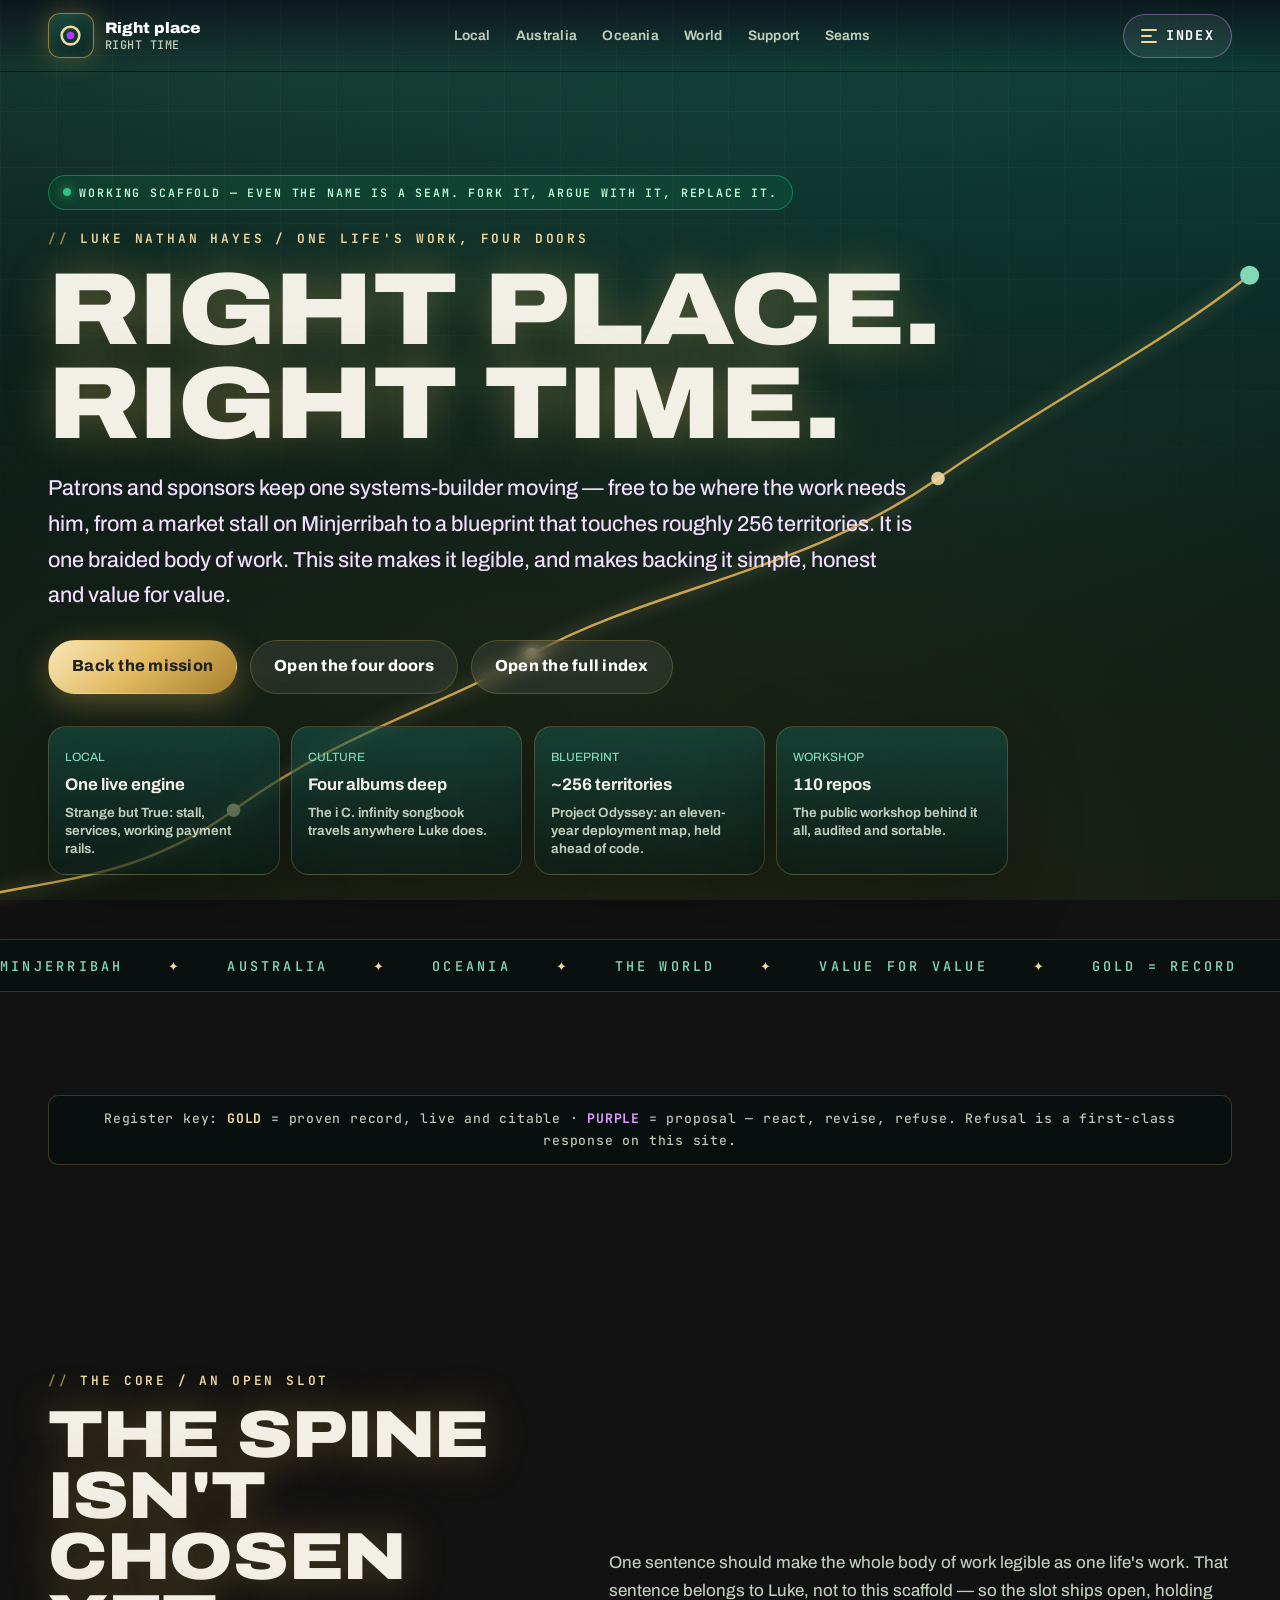
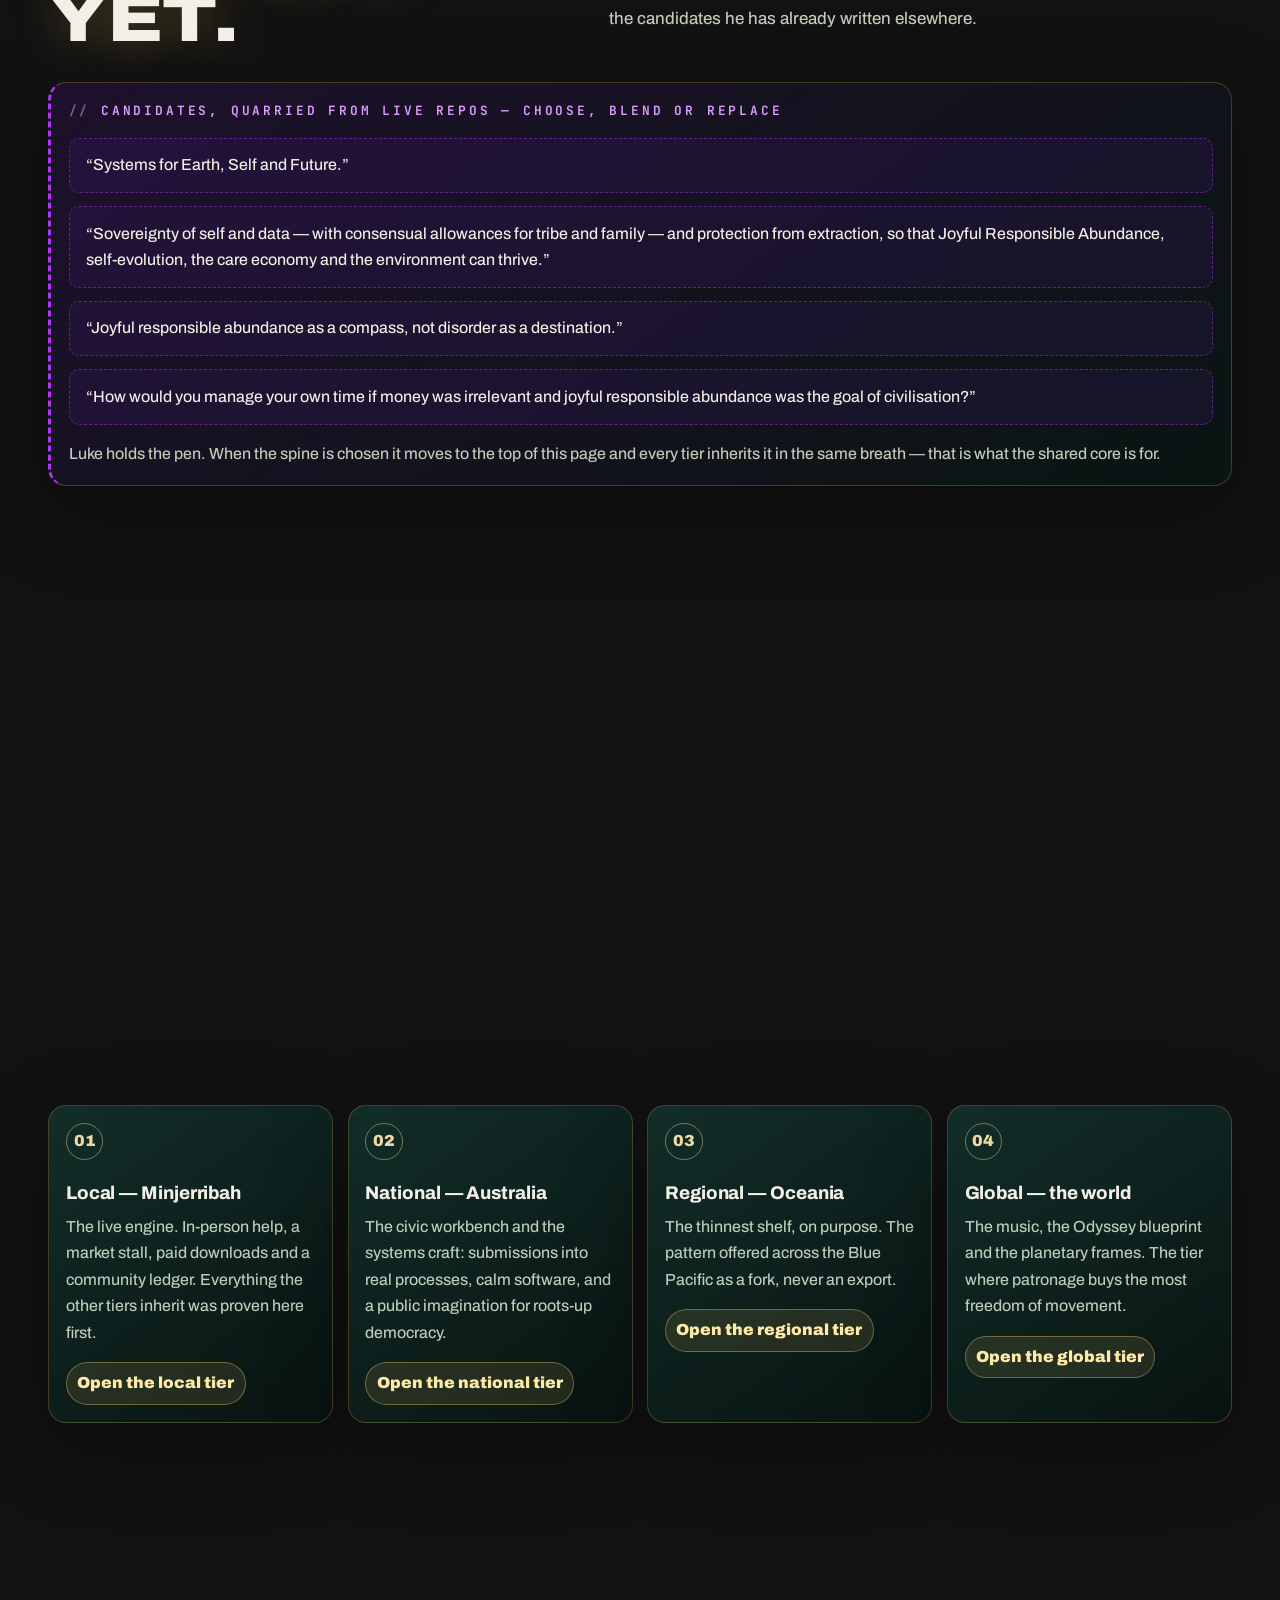
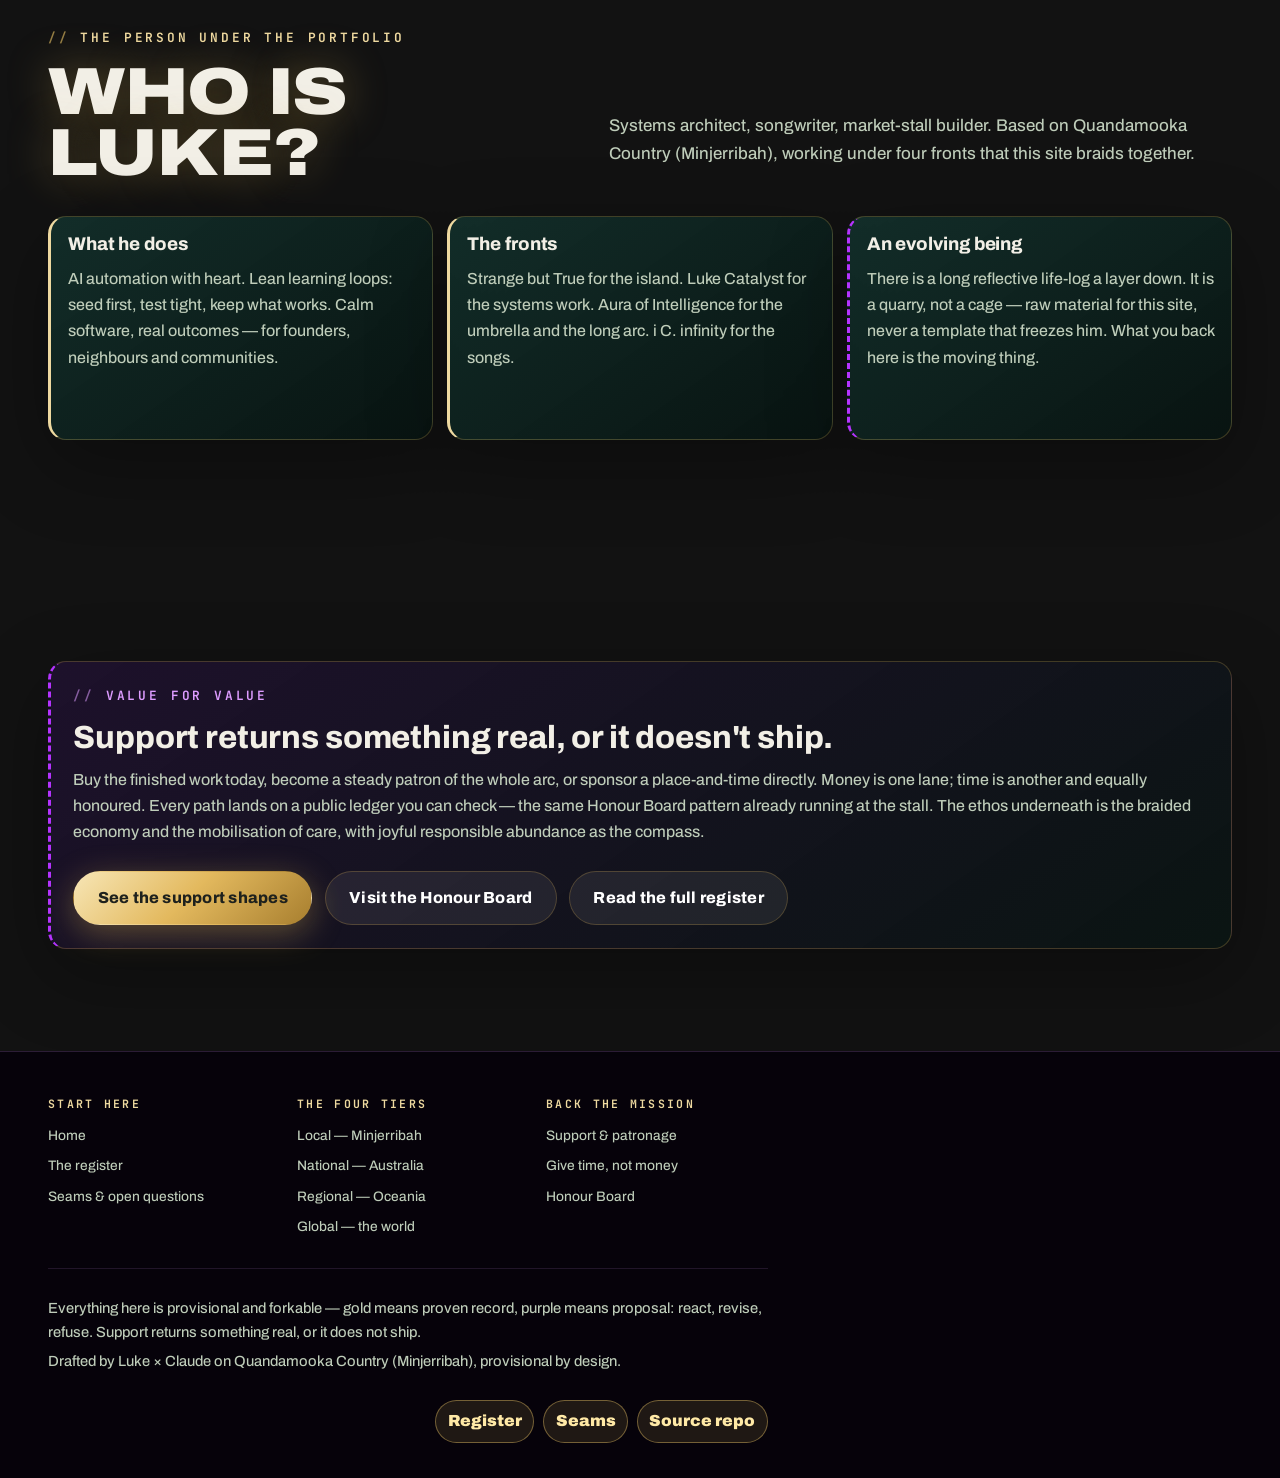
==== index.html @ de516aa1 "First public scaffold: tiered patronage/portfolio site v0 One canonical core (assets/core.js) with f" ====
<!doctype html>
<html lang="en-AU">
<head>
  <meta charset="utf-8">
  <meta name="viewport" content="width=device-width, initial-scale=1">
  <title>Right Place, Right Time | Luke Nathan Hayes</title>
  <meta name="description" content="One life's work, four doors: local, national, regional, global. Patrons and sponsors keep one systems-builder free to be where the work needs him. Value for value, ledger in public, provisional by design.">
  <meta name="theme-color" content="#0e3b34">
  <link rel="icon" type="image/svg+xml" href="assets/favicon.svg">
  <link rel="preload" href="assets/fonts/archivo-var.woff2" as="font" type="font/woff2" crossorigin>
  <link rel="preload" href="assets/fonts/jetbrains-mono-var.woff2" as="font" type="font/woff2" crossorigin>
  <link rel="stylesheet" href="styles.css?v=rprt-v1">
</head>
<body data-theme="royal" data-page="home">
  <a class="skip-link" href="#main">Skip to content</a>
<header class="site-header">
  <a class="brand" href="index.html" aria-label="Right Place Right Time home"><span class="brand-mark" aria-hidden="true"><svg viewBox="0 0 64 64" focusable="false"><circle cx="32" cy="32" r="21" fill="none" stroke="#eed9a0" stroke-width="6"/><circle cx="32" cy="32" r="9" fill="#b533ff"/></svg></span><span class="brand-text"><strong>Right place</strong><span>right time</span></span></a>
  <nav class="site-nav" data-nav aria-label="Primary">
    <a href="local.html">Local</a>
    <a href="australia.html">Australia</a>
    <a href="oceania.html">Oceania</a>
    <a href="world.html">World</a>
    <a href="support.html">Support</a>
    <a href="seams.html">Seams</a>
  </nav>
  <button class="index-toggle" type="button" data-menu-toggle aria-expanded="false" aria-controls="site-index"><span class="index-toggle-lines" aria-hidden="true"><i></i><i></i><i></i></span><span class="index-toggle-label">Index</span></button>
</header>
  <main id="main">

    <section class="hero page-hero">
      <div class="journey-line" aria-hidden="true">
        <svg viewBox="0 0 1200 640" preserveAspectRatio="xMidYMid slice">
          <!-- The route: stall → country → region → world. Ghost = the plan, gold = the drawing. -->
          <path class="trail-ghost" pathLength="1" d="M 40 630 C 140 590 210 610 300 545 C 380 487 450 470 520 430 C 610 380 720 370 820 300 C 900 244 980 205 1050 150"/>
          <path class="trail" pathLength="1" d="M 40 630 C 140 590 210 610 300 545 C 380 487 450 470 520 430 C 610 380 720 370 820 300 C 900 244 980 205 1050 150"/>
          <circle class="waypoint w1" cx="300" cy="545" r="5"/>
          <circle class="waypoint w2" cx="520" cy="430" r="5"/>
          <circle class="waypoint w3" cx="820" cy="300" r="5"/>
          <circle class="beacon" cx="1050" cy="150" r="7"/>
          <circle class="beacon-ring" cx="1050" cy="150" r="11"/>
        </svg>
      </div>
      <div class="hero-content reveal">
        <p class="hero-status">Working scaffold — even the name is a seam. Fork it, argue with it, replace it.</p>
        <p class="eyebrow">Luke Nathan Hayes / one life's work, four doors</p>
        <h1>Right place. Right&nbsp;time.</h1>
        <p class="hero-copy">Patrons and sponsors keep one systems-builder moving — free to be where the work needs him, from a market stall on Minjerribah to a blueprint that touches roughly 256 territories. It is one braided body of work. This site makes it legible, and makes backing it simple, honest and value for value.</p>
        <div class="hero-actions">
          <a class="button button-primary" href="support.html">Back the mission</a>
          <a class="button button-secondary" href="#tiers">Open the four doors</a>
          <button class="button button-secondary" type="button" data-menu-toggle aria-controls="site-index">Open the full index</button>
        </div>
        <div class="signal-deck" aria-label="Proof at a glance">
          <div class="signal"><span>Local</span><strong>One live engine</strong><small>Strange but True: stall, services, working payment rails.</small></div>
          <div class="signal"><span>Culture</span><strong>Four albums deep</strong><small>The i C. infinity songbook travels anywhere Luke does.</small></div>
          <div class="signal"><span>Blueprint</span><strong data-count="256" data-prefix="~" data-suffix=" territories">~256 territories</strong><small>Project Odyssey: an eleven-year deployment map, held ahead of code.</small></div>
          <div class="signal"><span>Workshop</span><strong data-count="110" data-suffix=" repos">110 repos</strong><small>The public workshop behind it all, audited and sortable.</small></div>
        </div>
      </div>
    </section>

    <div class="p4a-marquee" aria-hidden="true">
      <div class="marquee-track">
        <span>Minjerribah</span><span>Australia</span><span>Oceania</span><span>The world</span><span>Value for value</span><span>Gold = record</span><span>Purple = proposal</span><span>Right place</span><span>Right time</span>
        <span>Minjerribah</span><span>Australia</span><span>Oceania</span><span>The world</span><span>Value for value</span><span>Gold = record</span><span>Purple = proposal</span><span>Right place</span><span>Right time</span>
      </div>
    </div>

    <section class="section" id="register-key">
      <div class="notice-strip reveal" role="note">Register key: <b>GOLD</b> = proven record, live and citable · <i>PURPLE</i> = proposal — react, revise, refuse. Refusal is a first-class response on this site.</div>
    </section>

    <section class="section" id="spine">
      <div class="section-heading reveal">
        <div><p class="eyebrow">The core / an open slot</p><h2>The spine isn't chosen yet.</h2></div>
        <p>One sentence should make the whole body of work legible as one life's work. That sentence belongs to Luke, not to this scaffold — so the slot ships open, holding the candidates he has already written elsewhere.</p>
      </div>
      <div class="feature-panel panel-proposal reveal">
        <p class="eyebrow">Candidates, quarried from live repos — choose, blend or replace</p>
        <ul class="quote-list" data-spine-candidates>
          <li><q>Systems for Earth, Self and Future.</q></li>
          <li><q>Sovereignty of self and data — with consensual allowances for tribe and family — and protection from extraction, so that Joyful Responsible Abundance, self-evolution, the care economy and the environment can thrive.</q></li>
          <li><q>Joyful responsible abundance as a compass, not disorder as a destination.</q></li>
          <li><q>How would you manage your own time if money was irrelevant and joyful responsible abundance was the goal of civilisation?</q></li>
        </ul>
        <p class="ledger-note">Luke holds the pen. When the spine is chosen it moves to the top of this page and every tier inherits it in the same breath — that is what the shared core is for.</p>
      </div>
    </section>

    <div class="kintsugi-seam" aria-hidden="true">
      <svg viewBox="0 0 1200 40" preserveAspectRatio="none"><path class="seam-path" pathLength="1" d="M0 22 L140 22 L180 10 L260 30 L340 16 L470 24 L520 8 L640 26 L720 14 L860 22 L920 30 L1010 12 L1100 24 L1200 18"/></svg>
    </div>

    <section class="section" id="tiers">
      <div class="section-heading reveal">
        <div><p class="eyebrow">Four doors / one core</p><h2>Proof starts local and travels outward.</h2></div>
        <p>Each tier is a thin skin over the same core — same person, same ethos, same rails, same public ledger. Different neighbours, different proof, different invitation.</p>
      </div>
      <div class="feature-grid home-door-grid reveal">
        <article>
          <span class="card-number">01</span>
          <h3>Local — Minjerribah</h3>
          <p>The live engine. In-person help, a market stall, paid downloads and a community ledger. Everything the other tiers inherit was proven here first.</p>
          <div class="source-links"><a href="local.html">Open the local tier</a></div>
        </article>
        <article>
          <span class="card-number">02</span>
          <h3>National — Australia</h3>
          <p>The civic workbench and the systems craft: submissions into real processes, calm software, and a public imagination for roots-up democracy.</p>
          <div class="source-links"><a href="australia.html">Open the national tier</a></div>
        </article>
        <article>
          <span class="card-number">03</span>
          <h3>Regional — Oceania</h3>
          <p>The thinnest shelf, on purpose. The pattern offered across the Blue Pacific as a fork, never an export.</p>
          <div class="source-links"><a href="oceania.html">Open the regional tier</a></div>
        </article>
        <article>
          <span class="card-number">04</span>
          <h3>Global — the world</h3>
          <p>The music, the Odyssey blueprint and the planetary frames. The tier where patronage buys the most freedom of movement.</p>
          <div class="source-links"><a href="world.html">Open the global tier</a></div>
        </article>
      </div>
    </section>

    <section class="section" id="who">
      <div class="section-heading reveal">
        <div><p class="eyebrow">The person under the portfolio</p><h2>Who is Luke?</h2></div>
        <p>Systems architect, songwriter, market-stall builder. Based on Quandamooka Country (Minjerribah), working under four fronts that this site braids together.</p>
      </div>
      <div class="feature-grid three reveal">
        <article class="panel-record">
          <h3>What he does</h3>
          <p>AI automation with heart. Lean learning loops: seed first, test tight, keep what works. Calm software, real outcomes — for founders, neighbours and communities.</p>
        </article>
        <article class="panel-record">
          <h3>The fronts</h3>
          <p>Strange but True for the island. Luke Catalyst for the systems work. Aura of Intelligence for the umbrella and the long arc. i C. infinity for the songs.</p>
        </article>
        <article class="panel-proposal">
          <h3>An evolving being</h3>
          <p>There is a long reflective life-log a layer down. It is a quarry, not a cage — raw material for this site, never a template that freezes him. What you back here is the moving thing.</p>
        </article>
      </div>
    </section>

    <section class="section" id="how-support-works">
      <div class="statement-card panel-proposal reveal">
        <p class="eyebrow">Value for value</p>
        <h3>Support returns something real, or it doesn't ship.</h3>
        <p>Buy the finished work today, become a steady patron of the whole arc, or sponsor a place-and-time directly. Money is one lane; time is another and equally honoured. Every path lands on a public ledger you can check — the same Honour Board pattern already running at the stall. The ethos underneath is the braided economy and the mobilisation of care, with joyful responsible abundance as the compass.</p>
        <div class="hero-actions">
          <a class="button button-primary" href="support.html">See the support shapes</a>
          <a class="button button-secondary" href="support.html#honour-board">Visit the Honour Board</a>
          <a class="button button-secondary" href="register.html">Read the full register</a>
        </div>
      </div>
    </section>

  </main>
  <footer class="site-footer"><div><p>Everything here is provisional and forkable — gold means proven record, purple means proposal: react, revise, refuse. Support returns something real, or it does not ship.</p><p>Drafted by Luke × Claude on Quandamooka Country (Minjerribah), provisional by design.</p></div><nav class="footer-links" aria-label="Footer links"><a href="register.html">Register</a><a href="seams.html">Seams</a><a href="https://github.com/auraofintelligence/right-place-right-time" target="_blank" rel="noopener">Source repo</a></nav></footer>
  <script src="assets/core.js?v=rprt-v1"></script>
  <script src="script.js?v=rprt-v1"></script>
  <script src="assets/cinematic.js?v=rprt-v1"></script>
  <script src="assets/site-nav.js?v=rprt-v1"></script>
</body>
</html>
---- styles.css ----
/* ---------- Self-hosted variable fonts (offline-first, no CDN) ---------- */
@font-face {
  font-family: "Archivo Var";
  src: url("assets/fonts/archivo-var.woff2") format("woff2-variations");
  font-weight: 100 900;
  font-stretch: 62% 125%;
  font-display: swap;
}
@font-face {
  font-family: "JetBrains Mono Var";
  src: url("assets/fonts/jetbrains-mono-var.woff2") format("woff2-variations");
  font-weight: 100 800;
  font-display: swap;
}
/* Legacy family aliases: rules across the site name these families directly,
   so aliasing them upgrades every page without touching each rule. */
@font-face {
  font-family: Montserrat;
  src: url("assets/fonts/archivo-var.woff2") format("woff2-variations");
  font-weight: 100 900;
  font-stretch: 62% 125%;
  font-display: swap;
}
@font-face {
  font-family: Inter;
  src: url("assets/fonts/archivo-var.woff2") format("woff2-variations");
  font-weight: 100 900;
  font-stretch: 62% 125%;
  font-display: swap;
}
@font-face {
  font-family: Rajdhani;
  src: url("assets/fonts/jetbrains-mono-var.woff2") format("woff2-variations");
  font-weight: 100 800;
  font-display: swap;
}

@view-transition { navigation: auto; }

:root {
  --void: #060009;
  --deep: #150022;
  --royal: #3f0f75;
  --grape: #6f22c8;
  --violet: #b533ff;
  --amethyst: #dd9cff;
  --plasma: #ff4dff;
  --green: #00e676;
  --blue: #37a5ff;
  --red: #ff3154;
  --gold: #ffd66e;
  --text: #fff7ff;
  --muted: #d5bdee;
  --line: rgba(221, 156, 255, 0.26);
  --glass: rgba(74, 15, 122, 0.36);
  --glass-strong: rgba(93, 28, 150, 0.56);
  --max: 1240px;
  --radius: 18px;
  --radius-sm: 10px;
  --font-display: "Archivo Var", Montserrat, ui-sans-serif, system-ui, sans-serif;
  --font-body: "Archivo Var", Inter, ui-sans-serif, system-ui, sans-serif;
  --font-mono: "JetBrains Mono Var", Rajdhani, Consolas, monospace;
  --ease-out: cubic-bezier(.16, 1, .3, 1);
  color-scheme: dark;
}
* { box-sizing: border-box; }
html { scroll-behavior: smooth; width: 100%; max-width: 100%; overflow-x: hidden; }
body {
  margin: 0;
  width: 100%;
  max-width: 100%;
  min-height: 100vh;
  color: var(--text);
  font-family: var(--font-body);
  font-weight: 460;
  line-height: 1.65;
  background:
    radial-gradient(ellipse 60rem 34rem at 12% -4%, rgba(255, 77, 255, 0.17), transparent),
    radial-gradient(ellipse 70rem 40rem at 88% 4%, rgba(111, 34, 200, 0.34), transparent),
    radial-gradient(ellipse 80rem 52rem at 50% 112%, rgba(63, 15, 117, 0.55), transparent),
    linear-gradient(180deg, #1c0333 0%, #0d0018 38%, var(--void) 100%);
  background-attachment: fixed;
  overflow-x: hidden;
  -webkit-text-size-adjust: 100%;
  touch-action: manipulation;
}
/* faint survey-grid, fading with depth */
body::before {
  content: "";
  position: fixed;
  inset: 0;
  z-index: -2;
  background:
    linear-gradient(90deg, rgba(221,156,255,.055) 1px, transparent 1px),
    linear-gradient(0deg, rgba(221,156,255,.055) 1px, transparent 1px);
  background-size: 56px 56px;
  mask-image: linear-gradient(180deg, rgba(0,0,0,.85), rgba(0,0,0,.05) 70%);
}
/* film grain + vignette */
body::after {
  content: "";
  position: fixed;
  inset: 0;
  z-index: 60;
  pointer-events: none;
  opacity: .16;
  mix-blend-mode: overlay;
  background-image: url("data:image/svg+xml,%3Csvg xmlns='http://www.w3.org/2000/svg' width='180' height='180'%3E%3Cfilter id='n'%3E%3CfeTurbulence type='fractalNoise' baseFrequency='0.82' numOctaves='2' stitchTiles='stitch'/%3E%3C/filter%3E%3Crect width='100%25' height='100%25' filter='url(%23n)' opacity='0.55'/%3E%3C/svg%3E");
}
::selection { background: var(--plasma); color: #12001f; }
:focus-visible { outline: 2px solid var(--gold); outline-offset: 3px; }
.sr-only { position: absolute; width: 1px; height: 1px; padding: 0; margin: -1px; overflow: hidden; clip: rect(0 0 0 0); white-space: nowrap; border: 0; }
a { color: inherit; }
img { max-width: 100%; display: block; }
main, section, article, div, p, h1, h2, h3, span, a { min-width: 0; }
.skip-link { position: absolute; left: 1rem; top: -5rem; z-index: 100; background: var(--gold); color: #1b1020; padding: .7rem 1rem; border-radius: 4px; font-weight: 900; }
.skip-link:focus { top: 1rem; }
.site-header {
  position: sticky;
  top: 0;
  z-index: 50;
  display: flex;
  align-items: center;
  justify-content: space-between;
  gap: .75rem 1.25rem;
  padding: .8rem clamp(1rem, 4vw, 3rem);
  border-bottom: 1px solid transparent;
  background: linear-gradient(180deg, rgba(9, 0, 16, .62), rgba(9, 0, 16, 0));
  transition: background .35s var(--ease-out), border-color .35s var(--ease-out), padding .35s var(--ease-out);
}
.site-header.is-condensed {
  padding-top: .55rem;
  padding-bottom: .55rem;
  border-bottom-color: rgba(221, 156, 255, .18);
  background: rgba(12, 0, 22, .78);
  backdrop-filter: blur(20px) saturate(1.3);
  -webkit-backdrop-filter: blur(20px) saturate(1.3);
}
.brand { display: inline-flex; align-items: center; gap: .7rem; text-decoration: none; }
.brand-mark {
  display: grid;
  place-items: center;
  width: 2.85rem;
  height: 2.85rem;
  border: 1px solid rgba(255, 77, 255, .7);
  border-radius: 12px;
  background: radial-gradient(circle at 38% 30%, #f1d0ff 0%, var(--violet) 36%, var(--royal) 78%);
  color: #fff;
  box-shadow: 0 0 30px rgba(181, 51, 255, .55), inset 0 0 14px rgba(255,255,255,.25);
  font-family: var(--font-display);
  font-weight: 900;
  font-stretch: 110%;
  letter-spacing: -.02em;
}
.brand-text { display: grid; font-size: .74rem; line-height: 1.25; color: var(--muted); font-family: var(--font-mono); font-weight: 500; letter-spacing: .04em; text-transform: uppercase; }
.brand-text strong { color: white; font-family: var(--font-display); font-size: .95rem; font-weight: 850; font-stretch: 108%; letter-spacing: .01em; text-transform: none; }
.nav-toggle { display: none; }
.site-nav { display: flex; align-items: center; justify-content: flex-end; gap: .15rem; color: var(--muted); font-size: .86rem; font-weight: 640; line-height: 1.15; min-width: 0; }
.site-nav a { position: relative; padding: .55rem .72rem; border-radius: 999px; text-decoration: none; cursor: pointer; white-space: nowrap; letter-spacing: .015em; transition: color .2s, background .2s; }
.site-nav a:hover { color: white; background: rgba(181, 51, 255, .18); }
.site-nav a[aria-current="page"] { color: white; background: rgba(181, 51, 255, .26); box-shadow: inset 0 0 0 1px rgba(221, 156, 255, .28); }
/* The Index toggle: always visible, opens the full-screen menu. */
.index-toggle {
  display: inline-flex;
  align-items: center;
  gap: .55rem;
  min-height: 2.75rem;
  padding: 0 1.05rem;
  border: 1px solid rgba(221, 156, 255, .38);
  border-radius: 999px;
  background: rgba(255, 255, 255, .07);
  color: #fff;
  font: 700 .84rem/1 var(--font-mono);
  letter-spacing: .12em;
  text-transform: uppercase;
  cursor: pointer;
  transition: border-color .2s, background .2s, box-shadow .2s;
}
.index-toggle:hover { border-color: rgba(255, 214, 110, .75); background: rgba(255, 214, 110, .1); box-shadow: 0 0 26px rgba(255, 214, 110, .16); }
.index-toggle-lines { display: grid; gap: 4px; width: 1.05rem; }
.index-toggle-lines i { height: 2px; border-radius: 2px; background: var(--gold); transition: transform .25s var(--ease-out), width .25s var(--ease-out); }
.index-toggle-lines i:nth-child(2) { width: 70%; }
.index-toggle:hover .index-toggle-lines i:nth-child(2) { width: 100%; }
.index-toggle[aria-expanded="true"] .index-toggle-lines i:nth-child(1) { transform: translateY(6px) rotate(45deg); }
.index-toggle[aria-expanded="true"] .index-toggle-lines i:nth-child(2) { width: 0; }
.index-toggle[aria-expanded="true"] .index-toggle-lines i:nth-child(3) { transform: translateY(-6px) rotate(-45deg); }
.site-nav a[data-nav-layer="state-site"][aria-current="page"],
.site-nav a[data-nav-layer="state-history"][aria-current="page"] { background: rgba(0, 230, 118, .14); box-shadow: inset 0 0 0 1px rgba(0, 230, 118, .36), 0 0 18px rgba(0, 230, 118, .12); }
.site-nav a[data-nav-layer="history-index"][aria-current="page"] { background: rgba(255, 214, 110, .13); box-shadow: inset 0 0 0 1px rgba(255, 214, 110, .36), 0 0 18px rgba(255, 214, 110, .12); }
.site-layer-strip {
  display: flex;
  flex-wrap: wrap;
  align-items: center;
  justify-content: center;
  gap: .55rem 1rem;
  padding: .62rem clamp(1rem, 4vw, 3rem);
  border-bottom: 1px solid rgba(221, 156, 255, .24);
  background: rgba(13, 0, 24, .92);
  color: var(--muted);
  font-size: .86rem;
  font-weight: 760;
}
.site-layer-strip strong {
  color: var(--gold);
  font-family: Rajdhani, Inter, sans-serif;
  font-weight: 1000;
  letter-spacing: .08em;
  text-transform: uppercase;
  white-space: nowrap;
}
.site-layer-strip span {
  flex: 1 1 28rem;
  max-width: 58rem;
  line-height: 1.35;
}
.site-layer-strip a {
  display: inline-flex;
  align-items: center;
  min-height: 2.1rem;
  padding: .35rem .62rem;
  border: 1px solid rgba(255, 214, 110, .4);
  border-radius: 8px;
  color: #ffe9a6;
  text-decoration: none;
  white-space: nowrap;
}
.site-layer-strip a:hover,
.site-layer-strip a:focus-visible {
  color: #fff;
  background: rgba(255, 214, 110, .13);
}
.national-layer {
  background: linear-gradient(90deg, rgba(20, 0, 34, .96), rgba(63, 15, 117, .42), rgba(20, 0, 34, .96));
}
.state-layer {
  background: linear-gradient(90deg, rgba(4, 31, 29, .94), rgba(22, 45, 90, .42), rgba(20, 0, 34, .96));
}

.icon-button, .button { min-height: 2.85rem; border-radius: 999px; font: inherit; font-weight: 780; }
.icon-button { display: inline-grid; place-items: center; padding: 0 .85rem; border: 1px solid var(--line); background: rgba(255,255,255,.08); color: white; line-height: 1; text-align: center; cursor: pointer; }
.icon-button.nav-toggle { display: none; }
.button { display: inline-flex; justify-content: center; align-items: center; gap: .55rem; padding: .8rem 1.45rem; text-decoration: none; border: 1px solid transparent; cursor: pointer; letter-spacing: .015em; transition: transform .22s var(--ease-out), box-shadow .22s var(--ease-out), background .22s, border-color .22s; }
.button:hover { transform: translateY(-2px); }
.button:active { transform: translateY(0); }
.button-primary { background: linear-gradient(135deg, var(--plasma), var(--violet) 48%, #6727ff); color: white; box-shadow: 0 8px 32px rgba(181, 51, 255, .45); }
.button-primary:hover { box-shadow: 0 14px 44px rgba(255, 77, 255, .55); }
.button-secondary { border-color: var(--line); background: rgba(255,255,255,.07); color: white; backdrop-filter: blur(8px); }
.button-secondary:hover { border-color: rgba(255, 214, 110, .6); background: rgba(255, 214, 110, .09); }
.hero { position: relative; min-height: calc(100vh - 5rem); display: grid; align-items: center; padding: clamp(4rem, 8vw, 7rem) clamp(1rem, 4vw, 3rem) clamp(2rem, 5vw, 4rem); overflow: hidden; }
.hero-image { position: absolute; inset: 0; z-index: -1; }
.hero-image img { width: 100%; height: 100%; object-fit: cover; opacity: .52; filter: saturate(1.32) contrast(1.1); }
.hero-image::after { content: ""; position: absolute; inset: 0; background: linear-gradient(90deg, rgba(15,0,26,.94) 0%, rgba(34,0,58,.72) 48%, rgba(34,0,58,.42) 100%), linear-gradient(0deg, rgba(9,0,16,.96), transparent 48%); }
.hero-content { width: min(100%, var(--max)); margin: 0 auto; }
.home-hero-content { display: grid; grid-template-columns: minmax(0, 1fr) minmax(16rem, 24rem); gap: clamp(1.2rem, 4vw, 3rem); align-items: center; }
.home-hero-copy { min-width: 0; }
.home-hero-copy h1 { max-width: 12ch; }
.home-phone-panel { display: grid; gap: .75rem; justify-items: center; align-self: end; padding: 1rem; border: 1px solid rgba(221,156,255,.26); border-radius: var(--radius); background: linear-gradient(180deg, rgba(8,0,14,.42), rgba(8,0,14,.72)); box-shadow: 0 24px 80px rgba(0,0,0,.32); }
.home-phone-panel h2 { margin: -.15rem 0 0; max-width: 10ch; color: white; font-size: clamp(1.45rem, 2.4vw, 2.35rem); line-height: 1; text-align: center; }
.home-phone-panel p:not(.eyebrow) { margin: 0; color: var(--muted); text-align: center; font-size: .96rem; line-height: 1.45; }
.home-phone-panel .phone-frame { width: min(100%, 16.5rem); }
.music-hero-content { display: grid; grid-template-columns: minmax(0, 1fr) minmax(15rem, 23rem); gap: clamp(1.2rem, 4vw, 3rem); align-items: center; }
.music-hero-copy { min-width: 0; }
.music-hero-copy h1 { max-width: 10ch; }
.music-phone-panel { display: grid; gap: .75rem; justify-items: center; padding: 1rem; border: 1px solid rgba(221,156,255,.26); border-radius: var(--radius); background: linear-gradient(180deg, rgba(8,0,14,.42), rgba(8,0,14,.72)); box-shadow: 0 24px 80px rgba(0,0,0,.32); }
.music-phone-panel h3 { margin: -.15rem 0 0; max-width: 12ch; color: white; font-size: clamp(1.3rem, 2.1vw, 1.8rem); line-height: 1; text-align: center; }
.music-phone-panel .phone-frame { width: min(100%, 16.5rem); }
.music-phone-panel .source-links { justify-content: center; margin-top: .1rem; }
.eyebrow { margin: 0 0 .85rem; color: var(--gold); font-family: var(--font-mono); font-size: .8rem; font-weight: 640; letter-spacing: .22em; text-transform: uppercase; }
.eyebrow::before { content: "// "; color: rgba(255, 214, 110, .55); }
h1, h2, h3 { letter-spacing: -.005em; }
h1, h2 { margin: 0; font-family: var(--font-display); font-weight: 880; font-stretch: 118%; line-height: .92; text-transform: uppercase; text-shadow: 0 0 44px rgba(181,51,255,.42); text-wrap: balance; }
h1 { max-width: 14ch; font-size: clamp(3rem, 8vw, 7.6rem); }
h2 { font-size: clamp(2.1rem, 5.2vw, 4.6rem); }
h3 { margin: 0 0 .6rem; font-size: 1.15rem; line-height: 1.18; font-weight: 760; }
p { margin-top: 0; }
.hero-copy { max-width: 54rem; margin: 1.25rem 0 0; color: #f3ddff; font-size: clamp(1.08rem, 2vw, 1.35rem); }
.hero-actions { display: flex; gap: .8rem; flex-wrap: wrap; margin-top: 1.6rem; }
.signal-deck { display: grid; grid-template-columns: repeat(4, minmax(0, 1fr)); gap: .7rem; margin-top: 2rem; max-width: 60rem; }
.signal { min-height: 8rem; padding: 1rem; border: 1px solid var(--line); border-radius: var(--radius); background: linear-gradient(180deg, rgba(111,34,200,.45), rgba(42,6,73,.62)); box-shadow: 0 20px 70px rgba(0,0,0,.32); text-decoration: none; }
.signal span { color: var(--amethyst); font-size: .75rem; text-transform: uppercase; }
.signal strong { display: block; margin-top: .4rem; font-size: 1.05rem; line-height: 1.2; }.signal small { display: block; margin-top: .55rem; color: var(--muted); font-weight: 650; line-height: 1.35; }
.section { padding: clamp(4rem, 8vw, 7rem) clamp(1rem, 4vw, 3rem); }
.section > * { width: min(100%, var(--max)); margin-left: auto; margin-right: auto; }
.section-heading { display: grid; grid-template-columns: minmax(0, .85fr) minmax(18rem, 1fr); gap: 2rem; align-items: end; margin-bottom: 2rem; }
.section-heading p:not(.eyebrow) { color: var(--muted); font-size: 1.06rem; }
.portal-grid { display: grid; grid-template-columns: repeat(5, minmax(0, 1fr)); gap: .85rem; }
.portal-card { position: relative; min-height: 17rem; padding: 1rem; overflow: hidden; border: 1px solid var(--line); border-radius: var(--radius); background: linear-gradient(160deg, rgba(181,51,255,.22), rgba(42,6,73,.66)); text-decoration: none; box-shadow: 0 24px 80px rgba(0,0,0,.35); }
.portal-card::before { content: ""; position: absolute; inset: 0; background-image: var(--door-image); background-size: cover; background-position: center; opacity: .22; filter: saturate(1.4); transition: transform .5s ease, opacity .5s ease; }
.portal-card:hover::before { transform: scale(1.08); opacity: .36; }
.portal-card > * { position: relative; }
.portal-card span { display: inline-grid; place-items: center; min-width: 2.4rem; width: fit-content; max-width: 100%; height: 2.4rem; padding: 0 .7rem; border: 1px solid rgba(255,255,255,.3); border-radius: 999px; background: rgba(255,77,255,.16); color: var(--gold); font-weight: 1000; line-height: 1; white-space: nowrap; }
.portal-card h3 { margin-top: 4rem; color: white; }
.portal-card p { color: var(--muted); margin-bottom: 0; font-size: .94rem; }
.rabbit-panel, .feature-panel { border: 1px solid var(--line); border-radius: var(--radius); background: linear-gradient(135deg, rgba(111,34,200,.36), rgba(17,0,28,.76)); box-shadow: 0 24px 80px rgba(0,0,0,.34); }
.rabbit-panel { display: grid; grid-template-columns: .95fr 1.05fr; gap: 1rem; padding: 1rem; }
.rabbit-panel img { width: 100%; height: 100%; min-height: 24rem; object-fit: contain; object-position: top center; background: rgba(8,0,14,.7); border-radius: 8px; border: 1px solid rgba(255,255,255,.18); }
.rabbit-copy { padding: clamp(.8rem, 2vw, 1.2rem); }
.rabbit-copy p, .feature-panel p, .page-copy p, .site-footer p { color: var(--muted); }
.portal-card h3, .portal-card p, .twinkle-card h3, .twinkle-card p, .origin-card strong, .origin-card small, .feature-panel p, .clue span, .mode-card span, .track-card strong, .track-card p, .consent-card p, .research-badge small { overflow-wrap: break-word; }
.clue-grid { display: grid; grid-template-columns: repeat(3, minmax(0, 1fr)); gap: .85rem; margin-top: 1rem; }
.clue { padding: 1rem; border: 1px solid rgba(221,156,255,.22); border-radius: var(--radius); background: rgba(255,255,255,.07); }
.clue strong { display: block; color: white; margin-bottom: .35rem; }
.page-hero { min-height: 64vh; align-items: center; }
.page-hero h1 { max-width: 13ch; }
.gear-page .page-hero { min-height: min(48vh, 31rem); }
.gear-page #hoodie-drop { scroll-margin-top: 5.25rem; }
.page-shell { display: grid; grid-template-columns: 1fr; gap: 1.15rem; align-items: start; width: min(100%, var(--max)); margin-inline: auto; }
.page-media { position: static; width: min(100%, 64rem); margin-inline: auto; border: 1px solid var(--line); border-radius: var(--radius); overflow: hidden; background: rgba(255,255,255,.08); box-shadow: 0 24px 80px rgba(0,0,0,.38); }
.page-media img { display: block; width: 100%; min-height: 0; max-height: 34rem; object-fit: contain; object-position: center; }
.page-media-full img { height: auto; min-height: 0; max-height: none; object-fit: contain; object-position: top center; }
.page-copy { display: grid; gap: 1rem; width: min(100%, var(--max)); margin-inline: auto; }
.feature-panel { padding: 1.1rem; }
.feature-grid { display: grid; gap: .9rem; }
.feature-grid.three { grid-template-columns: repeat(3, minmax(0, 1fr)); }
.home-door-grid { grid-template-columns: repeat(auto-fit, minmax(13rem, 1fr)); }
.feature-grid article, .statement-card { border: 1px solid var(--line); border-radius: var(--radius); background: linear-gradient(145deg, rgba(111,34,200,.32), rgba(17,0,28,.72)); box-shadow: 0 24px 80px rgba(0,0,0,.32); }
.feature-grid article { min-height: 14rem; padding: 1.05rem; }
.feature-grid article p, .statement-card p { color: var(--muted); }
.gear-door { background: linear-gradient(145deg, rgba(255,214,110,.16), rgba(111,34,200,.28), rgba(17,0,28,.76)); box-shadow: 0 24px 80px rgba(255,214,110,.08), 0 24px 80px rgba(0,0,0,.32); }
.card-number { display: inline-grid; place-items: center; width: 2.35rem; height: 2.35rem; margin-bottom: 1.4rem; border: 1px solid rgba(255,214,110,.45); border-radius: 50%; color: var(--gold); font-weight: 1000; }
.statement-card { margin-top: 1rem; padding: clamp(1rem, 2vw, 1.4rem); }
.statement-card h3 { font-size: clamp(1.35rem, 3vw, 2rem); }
.organiser-kit-card {
  display: grid;
  grid-template-columns: minmax(14rem, .62fr) minmax(0, 1fr);
  gap: 1rem;
  align-items: center;
  scroll-margin-top: 6rem;
}
.organiser-kit-card img {
  width: 100%;
  max-height: 24rem;
  object-fit: contain;
  border: 1px solid rgba(221,156,255,.22);
  border-radius: 8px;
  background: rgba(8,0,14,.62);
}
.next-trail { display: flex; justify-content: flex-start; gap: 1rem; flex-wrap: wrap; padding-top: 1rem; }
.next-trail .button { flex: 0 1 10rem; }
.quest-stage { margin: 1.1rem 0 .85rem; padding: 1rem; border-left: 4px solid var(--gold); background: linear-gradient(90deg, rgba(255,214,110,.16), rgba(42,6,73,.18)); border-radius: var(--radius); }
.quest-stage span { display: block; margin-bottom: .35rem; color: var(--gold); font-family: Rajdhani, Inter, sans-serif; font-weight: 1000; letter-spacing: .1em; text-transform: uppercase; }
.quest-stage h3 { margin: 0 0 .25rem; font-size: clamp(1.25rem, 2.5vw, 1.85rem); text-transform: uppercase; }
.quest-stage p { max-width: 62rem; margin: 0; color: var(--muted); }
.ledger-note { margin: 1rem 0 0; color: var(--muted); }
.trust-flow, .mode-grid { display: grid; grid-template-columns: repeat(3, minmax(0, 1fr)); gap: .85rem; margin-top: 1rem; }
.trust-flow article, .mode-card { border: 1px solid rgba(221,156,255,.26); border-radius: var(--radius); background: rgba(255,255,255,.055); padding: 1rem; }
.trust-flow span { display: inline-block; margin-bottom: .7rem; color: var(--gold); font-family: Rajdhani, Inter, sans-serif; font-weight: 1000; letter-spacing: .08em; text-transform: uppercase; }
.trust-flow strong, .mode-card strong { display: block; margin-bottom: .45rem; color: white; line-height: 1.2; }
.mode-card span { color: var(--muted); }
.tag-strip { display: flex; flex-wrap: wrap; gap: .55rem; margin-top: 1rem; }
.tag-strip code { padding: .45rem .6rem; border: 1px solid rgba(255,214,110,.35); border-radius: 999px; background: rgba(255,214,110,.1); color: #ffe9a6; }
.foundation-hero h1 { max-width: 12ch; }
.foundation-shell { grid-template-columns: 1fr; }
.foundation-shell .page-media { display: none; }
.foundation-panel { scroll-margin-top: 6.5rem; }
.foundation-panel h2 { max-width: 17ch; }
.foundation-card-grid { margin-top: 1rem; }
.foundation-card-grid .track-card { min-height: 10.5rem; }
.foundation-links { margin-top: 1.1rem; }
.foundation-research { margin-top: 1.1rem; }
#example-workbench {
  border-color: rgba(255,214,110,.55);
  background: linear-gradient(135deg, rgba(255,214,110,.14), rgba(111,34,200,.38), rgba(17,0,28,.82));
}
#example-workbench .foundation-card-grid {
  grid-template-columns: minmax(0, 1fr);
}
#example-workbench .track-card-link {
  min-height: 9rem;
  border-color: rgba(255,214,110,.52);
  background: linear-gradient(135deg, rgba(255,214,110,.16), rgba(181,51,255,.18), rgba(255,255,255,.055));
}
#example-workbench .track-card-link strong {
  font-size: clamp(1.35rem, 3vw, 2.1rem);
}
.foundation-source-note {
  display: grid;
  gap: .35rem;
  padding: .9rem;
  border-top: 1px solid rgba(221,156,255,.22);
  background: rgba(8,0,14,.72);
}
.foundation-source-note span {
  color: var(--gold);
  font-size: .76rem;
  font-weight: 950;
  letter-spacing: .08em;
  text-transform: uppercase;
}
.foundation-source-note code {
  color: #fff;
  font: 800 .9rem/1.45 Consolas, "Courier New", monospace;
  overflow-wrap: anywhere;
}
body[data-foundation-page="architecture"] .foundation-card-grid {
  grid-template-columns: repeat(auto-fit, minmax(15rem, 1fr));
}
body[data-page="constitution"] .page-shell {
  grid-template-columns: 1fr;
}
body[data-page="constitution"] .page-media {
  display: none;
}
body[data-page="constitution"] .page-copy {
  width: min(100%, var(--max));
  margin-inline: auto;
}
body[data-page="constitution"] .feature-panel h2 {
  max-width: 18ch;
  font-size: clamp(2rem, 4.3vw, 4.4rem);
  overflow-wrap: anywhere;
  text-wrap: balance;
}
body[data-page="constitution"] .feature-panel {
  overflow: hidden;
}
body[data-page="constitution"] .source-links a {
  min-width: 0;
  max-width: 100%;
  text-align: center;
  overflow-wrap: anywhere;
}
.shopfront { display: grid; grid-template-columns: minmax(0, 1fr) minmax(19rem, .7fr); gap: 1rem; align-items: start; }
.merch-copy { min-height: 100%; padding: 1rem; border: 1px solid rgba(221,156,255,.22); border-radius: var(--radius); background: linear-gradient(135deg, rgba(255,77,255,.11), rgba(255,255,255,.045)); }
.product-kicker { display: inline-flex; margin-bottom: .75rem; padding: .28rem .5rem; border: 1px solid rgba(255,214,110,.42); border-radius: 999px; color: var(--gold); font-size: .78rem; font-weight: 900; letter-spacing: .08em; text-transform: uppercase; }
.merch-copy h2 { font-size: clamp(2rem, 4.4vw, 4rem); }
.product-shelf { display: grid; grid-template-columns: repeat(2, minmax(0, 1fr)); gap: .7rem; margin-top: 1rem; }
.product-card { display: grid; gap: .55rem; min-height: 11.8rem; padding: .85rem; border: 1px solid rgba(221,156,255,.22); border-radius: 8px; background: rgba(255,255,255,.06); color: inherit; font: inherit; text-align: left; }
.product-card:hover, .product-card.is-selected { border-color: rgba(255,214,110,.72); background: rgba(255,214,110,.1); }
.product-card-main { display: grid; gap: .45rem; width: 100%; padding: 0; border: 0; background: transparent; color: inherit; font: inherit; text-align: left; cursor: pointer; }
.product-card-main:focus-visible, .product-colour-option:focus-visible, .colour-choice:focus-visible { outline: 3px solid rgba(255,214,110,.7); outline-offset: 3px; }
.product-card strong { color: #fff; line-height: 1.18; }
.product-card span { color: var(--muted); font-size: .9rem; font-weight: 760; }
.product-card small { color: var(--gold); font-weight: 900; }
.swatch-row { display: flex; flex-wrap: wrap; gap: .35rem; }
.swatch-row i { width: 1.05rem; height: 1.05rem; border: 1px solid rgba(255,255,255,.38); border-radius: 50%; background: var(--swatch); }
.merch-order-box { position: sticky; top: 6rem; display: grid; align-content: start; gap: .8rem; padding: 1rem; border: 1px solid rgba(221,156,255,.3); border-radius: var(--radius); background: rgba(8,0,14,.72); }
.merch-order-box label { display: grid; gap: .35rem; color: var(--gold); font-size: .78rem; font-weight: 900; letter-spacing: .08em; text-transform: uppercase; }
.merch-order-box select, .merch-order-box input { width: 100%; min-height: 2.85rem; border: 1px solid rgba(221,156,255,.4); border-radius: 8px; padding: .6rem .7rem; background: rgba(255,255,255,.08); color: #fff; font: inherit; font-weight: 800; }
.merch-order-box option { color: #170027; }
.support-presets { display: grid; grid-template-columns: repeat(4, minmax(0, 1fr)); gap: .45rem; }
.support-presets button { min-height: 2.45rem; border: 1px solid rgba(221,156,255,.3); border-radius: 8px; background: rgba(255,255,255,.08); color: #fff; font: inherit; font-weight: 900; cursor: pointer; }
.support-presets button:hover, .support-presets button.is-active { border-color: rgba(255,214,110,.72); color: var(--gold); background: rgba(255,214,110,.12); }
.checkout-fields { display: grid; grid-template-columns: 1fr; gap: .75rem; padding-top: .2rem; }
.gear-summary { margin: 0; padding: .75rem; border-left: 4px solid var(--gold); border-radius: 8px; background: rgba(255,214,110,.1); color: #ffe9a6; font-weight: 850; }
.mini-note { margin: -.2rem 0 0; color: var(--muted); font-size: .9rem; line-height: 1.45; }
.order-preview { display: none; max-height: 17rem; overflow: auto; margin: 0; padding: .8rem; border: 1px solid rgba(221,156,255,.28); border-radius: 8px; background: rgba(0,0,0,.28); color: #f4e4ff; font: 760 .8rem/1.45 Consolas, "Courier New", monospace; white-space: pre-wrap; }
.order-preview.is-visible { display: block; }
.gear-store { padding-top: clamp(2.5rem, 5vw, 4.5rem); background: linear-gradient(180deg, rgba(8,0,14,.16), rgba(8,0,14,.76)); }
.storefront-shell { display: grid; gap: 1.2rem; }
.storefront-heading { display: grid; grid-template-columns: minmax(0, .82fr) minmax(18rem, .62fr); gap: 1rem; align-items: end; }
.storefront-heading h2 { max-width: 11ch; }
.storefront-heading p:not(.eyebrow) { margin: 0; color: var(--muted); font-size: 1.05rem; }
.storefront-grid { display: grid; grid-template-columns: minmax(0, 1.12fr) minmax(20rem, .72fr); gap: 1rem; align-items: start; }
.product-showcase { display: grid; gap: .9rem; }
.product-hero-frame { display: grid; place-items: center; min-height: clamp(22rem, 42vw, 34rem); border: 1px solid rgba(221,156,255,.24); border-radius: 8px; background: linear-gradient(135deg, rgba(250,247,252,.98), rgba(235,222,244,.94)); overflow: hidden; box-shadow: 0 30px 90px rgba(0,0,0,.34); }
.product-hero-frame img { width: min(100%, 38rem); height: min(100%, 34rem); object-fit: contain; }
.selected-product-copy { display: grid; grid-template-columns: minmax(0, 1fr) auto; gap: 1rem; align-items: end; padding: .9rem 1rem; border: 1px solid rgba(221,156,255,.22); border-radius: 8px; background: rgba(255,255,255,.06); }
.selected-product-copy h3 { margin: 0 0 .35rem; font-size: clamp(1.35rem, 2.4vw, 2rem); }
.selected-product-copy p { margin: 0; color: var(--muted); }
.selected-colour-picker { display: flex; flex-wrap: wrap; gap: .55rem; }
.colour-filter-status { margin-top: -.35rem; }
.colour-choice { display: inline-flex; align-items: center; gap: .45rem; min-height: 2.45rem; border: 1px solid rgba(221,156,255,.28); border-radius: 999px; padding: .35rem .7rem; background: rgba(255,255,255,.06); color: #fff; font: inherit; font-weight: 900; cursor: pointer; }
.colour-choice::before { content: ""; width: 1.05rem; height: 1.05rem; border-radius: 50%; border: 1px solid rgba(255,255,255,.62); background: var(--colour); }
.colour-choice.is-active { border-color: rgba(255,214,110,.72); color: var(--gold); background: rgba(255,214,110,.12); }
.price-stack { display: grid; justify-items: end; gap: .15rem; white-space: nowrap; }
.price-stack strong { color: #fff; font-size: clamp(1.35rem, 3vw, 2.2rem); line-height: 1; }
.price-stack span { color: var(--gold); font-size: .85rem; font-weight: 900; }
.product-rail { display: grid; grid-template-columns: repeat(4, minmax(0, 1fr)); gap: .7rem; }
.product-rail .product-card { min-height: 0; padding: .55rem; gap: .45rem; }
.product-card img { width: 100%; aspect-ratio: 1; object-fit: contain; border-radius: 8px; background: #faf7fc; }
.product-card strong { font-size: .93rem; }
.product-card small { font-size: .78rem; line-height: 1.25; }
.verified-colours { display: flex; flex-wrap: wrap; gap: .3rem; }
.verified-colours span { display: inline-flex; min-height: 1.55rem; align-items: center; padding: .18rem .42rem; border: 1px solid rgba(221,156,255,.28); border-radius: 999px; color: #f3ddff; font-size: .72rem; font-weight: 900; }
.product-colour-option { display: inline-flex; align-items: center; gap: .28rem; min-height: 1.85rem; padding: .2rem .46rem; border: 1px solid rgba(221,156,255,.28); border-radius: 999px; background: rgba(255,255,255,.05); color: #f3ddff; font: inherit; font-size: .72rem; font-weight: 900; cursor: pointer; }
.product-colour-option::before { content: ""; width: .72rem; height: .72rem; border-radius: 50%; border: 1px solid rgba(255,255,255,.58); background: var(--colour); }
.product-colour-option:hover, .product-colour-option.is-active { border-color: rgba(255,214,110,.72); color: var(--gold); background: rgba(255,214,110,.12); }
.checkout-card { position: sticky; top: 6rem; display: grid; gap: .75rem; padding: 1rem; border: 1px solid rgba(221,156,255,.28); border-radius: 8px; background: rgba(11,0,18,.9); box-shadow: 0 30px 90px rgba(0,0,0,.42); }
.checkout-topline { display: flex; align-items: center; justify-content: space-between; gap: 1rem; padding-bottom: .2rem; }
.checkout-topline span { color: var(--gold); font-size: .8rem; font-weight: 1000; letter-spacing: .08em; text-transform: uppercase; }
.checkout-topline strong { color: #fff; font-size: 1.65rem; line-height: 1; }
.checkout-card label { display: grid; gap: .35rem; color: var(--gold); font-size: .78rem; font-weight: 900; letter-spacing: .08em; text-transform: uppercase; }
.checkout-card select, .checkout-card input, .checkout-card textarea { width: 100%; min-height: 2.9rem; border: 1px solid rgba(221,156,255,.4); border-radius: 8px; padding: .62rem .7rem; background: rgba(255,255,255,.08); color: #fff; font: inherit; font-weight: 800; }
.checkout-card textarea { resize: vertical; line-height: 1.45; }
.checkout-card input:disabled { opacity: .62; cursor: not-allowed; }
.checkout-card option { color: #170027; }
.choice-grid { display: grid; grid-template-columns: 1fr 1fr; gap: .7rem; }
.checkout-actions { display: grid; grid-template-columns: 1fr; gap: .55rem; }
.bulk-fields { display: grid; gap: .75rem; padding: .75rem; border: 1px solid rgba(255,214,110,.26); border-radius: 8px; background: rgba(255,214,110,.07); }
.bulk-fields[hidden] { display: none; }
.addon-fieldset { display: grid; grid-template-columns: repeat(2, minmax(0, 1fr)); gap: .45rem .7rem; margin: 0; padding: .75rem; border: 1px solid rgba(221,156,255,.24); border-radius: 8px; }
.addon-fieldset legend { padding: 0 .35rem; color: var(--gold); font-size: .78rem; font-weight: 1000; letter-spacing: .08em; text-transform: uppercase; }
.addon-fieldset label { display: flex; grid-template-columns: none; align-items: center; gap: .45rem; color: #f3ddff; font-size: .84rem; letter-spacing: 0; text-transform: none; }
.addon-fieldset input { width: auto; min-height: auto; }
.pipeline-strip { display: grid; grid-template-columns: repeat(3, minmax(0, 1fr)); gap: .75rem; margin-top: .3rem; }
.pipeline-strip article { padding: 1rem; border: 1px solid rgba(221,156,255,.2); border-radius: 8px; background: rgba(255,255,255,.055); }
.pipeline-strip strong { display: block; color: #fff; margin-bottom: .35rem; }
.pipeline-strip span { color: var(--muted); }
.store-info-grid { display: grid; grid-template-columns: minmax(0, .65fr) minmax(0, 1fr); gap: .75rem; }
.store-info-grid article { padding: 1rem; border: 1px solid rgba(221,156,255,.2); border-radius: 8px; background: rgba(255,255,255,.055); }
.store-info-grid strong { display: block; color: #fff; margin-bottom: .5rem; }
.store-info-grid p { margin: 0 0 .7rem; color: var(--muted); }
.discount-rows { display: grid; grid-template-columns: auto 1fr; gap: .35rem .65rem; color: var(--muted); }
.discount-rows span { color: var(--gold); font-weight: 1000; }
.discount-rows b { color: #fff; }
.size-guide-table { overflow-x: auto; }
.size-guide-table table { width: 100%; min-width: 36rem; border-collapse: collapse; color: #f3ddff; font-size: .86rem; }
.size-guide-table th, .size-guide-table td { border: 1px solid rgba(221,156,255,.22); padding: .42rem .5rem; text-align: center; }
.size-guide-table th { color: var(--gold); }
.available-sizes { display: flex; flex-wrap: wrap; gap: .4rem; }
.available-sizes span { padding: .25rem .45rem; border: 1px solid rgba(221,156,255,.28); border-radius: 999px; color: #fff; font-weight: 900; }
.site-footer { display: flex; justify-content: space-between; gap: 1rem; padding: 2rem clamp(1rem, 4vw, 3rem); border-top: 1px solid var(--line); background: rgba(8,0,14,.72); }
.site-footer > div { display: grid; gap: .25rem; }
.site-footer p { margin: 0; max-width: 45rem; font-size: .92rem; }
.footer-links { display: flex; flex-wrap: wrap; justify-content: flex-end; gap: .55rem; align-items: center; }
.footer-links a { display: inline-grid; place-items: center; min-height: 2.35rem; padding: .45rem .72rem; border: 1px solid rgba(255,214,110,.38); border-radius: 999px; background: rgba(255,214,110,.1); color: #ffe9a6; font-weight: 900; text-decoration: none; }
.footer-links a:hover, .footer-links a:focus-visible { border-color: rgba(255,214,110,.78); background: rgba(255,214,110,.18); color: #fff; }
.reveal { opacity: 0; transform: translateY(26px); filter: blur(6px); transition: opacity .8s var(--ease-out), transform .8s var(--ease-out), filter .8s var(--ease-out); }
.reveal.is-visible { opacity: 1; transform: none; filter: none; }
@media (prefers-reduced-motion: reduce) { .reveal { opacity: 1; transform: none; filter: none; } }
/* No-JS fallback: reveal animation only runs when site-nav.js has stamped the html.js class.
   Without JavaScript every panel is simply visible — low-bandwidth readers first. */
html:not(.js) .reveal { opacity: 1; transform: none; filter: none; }
@media (max-width: 1080px) { .portal-grid { grid-template-columns: repeat(2, minmax(0, 1fr)); } .signal-deck { grid-template-columns: repeat(2, minmax(0, 1fr)); } .home-door-grid { grid-template-columns: repeat(2, minmax(0, 1fr)); } .page-shell, .rabbit-panel, .section-heading, .feature-grid.three { grid-template-columns: 1fr; } .page-media { position: static; } .site-nav { display: none; } }
@media (max-width: 1080px) { .home-hero-content, .music-hero-content { grid-template-columns: 1fr; } .home-phone-panel, .music-phone-panel { justify-self: start; width: min(100%, 26rem); } }
@media (max-width: 1080px) { .storefront-heading, .storefront-grid { grid-template-columns: 1fr; } .checkout-card { position: static; } .product-rail { grid-template-columns: repeat(3, minmax(0, 1fr)); } }
@media (max-width: 760px) {
  html,
  body,
  .site-header,
  .hero,
  .section {
    width: 100%;
    max-width: 100vw;
    overflow-x: clip;
  }
  .site-header {
    gap: .7rem;
    padding: calc(.6rem + env(safe-area-inset-top)) 1rem .6rem;
  }
  .site-nav { display: none; }
  .index-toggle { min-height: 2.9rem; padding-inline: .95rem; }
  .site-layer-strip {
    align-items: stretch;
    justify-content: flex-start;
    padding: .65rem .9rem;
    gap: .42rem;
  }
  .site-layer-strip strong,
  .site-layer-strip span {
    flex: 1 1 100%;
    max-width: 100%;
    overflow-wrap: anywhere;
  }
  .site-layer-strip strong {
    white-space: normal;
  }
  .site-layer-strip a {
    flex: 1 1 100%;
    justify-content: center;
    min-width: 0;
    text-align: center;
    white-space: normal;
  }
  .brand {
    min-width: 0;
    flex: 1 1 auto;
    max-width: calc(100% - 4.1rem);
  }
  .brand-mark {
    width: 3rem;
    height: 3rem;
    flex: 0 0 3rem;
  }
  .brand-text {
    line-height: 1.08;
  }
  .brand-text span {
    display: block;
    font-size: clamp(.72rem, 3.2vw, .88rem);
  }
  .brand-text strong {
    font-size: clamp(.92rem, 4.4vw, 1.08rem);
  }
  .icon-button {
    min-height: 3rem;
    padding-inline: .9rem;
  }
  .hero {
    min-height: auto;
    padding: 2.2rem clamp(.8rem, 4vw, 1rem) 2.4rem;
  }
  .page-hero {
    min-height: auto;
    padding-top: 3rem;
    padding-bottom: 3rem;
  }
  .gear-page .page-hero {
    padding-top: 1.65rem;
    padding-bottom: 2rem;
  }
  h1,
  .page-hero h1 {
    max-width: 100%;
    font-size: clamp(2rem, 8.8vw, 2.75rem);
    line-height: 1.02;
    overflow-wrap: anywhere;
    word-break: normal;
    hyphens: none;
  }
  .gear-page .page-hero h1 {
    font-size: clamp(2rem, 9.4vw, 2.55rem);
    overflow-wrap: anywhere;
  }
  .gear-page .storefront-heading h2 {
    font-size: clamp(2rem, 9.2vw, 2.45rem);
    line-height: 1.04;
    max-width: 100%;
    overflow-wrap: anywhere;
  }
  .gear-page .hero-copy {
    width: min(100%, 20.5rem);
    max-width: 20.5rem;
    font-size: .98rem;
    line-height: 1.42;
    overflow-wrap: break-word;
  }
  h2 {
    font-size: clamp(1.9rem, 9.8vw, 3rem);
    overflow-wrap: break-word;
    word-break: normal;
    hyphens: none;
  }
  .eyebrow {
    font-size: clamp(.82rem, 3.8vw, 1rem);
    letter-spacing: .08em;
  }
  .hero-copy {
    width: min(100%, 22rem);
    max-width: 22rem;
    font-size: 1rem;
    line-height: 1.55;
    overflow-wrap: break-word;
  }
  .home-hero-content {
    gap: 1.4rem;
  }
  .home-hero-copy h1,
  .music-hero-copy h1 {
    max-width: 100%;
  }
  .home-phone-panel,
  .music-phone-panel {
    width: min(100%, calc(100vw - 1.6rem));
    max-width: calc(100vw - 1.6rem);
    justify-self: stretch;
    padding: .9rem;
  }
  .home-phone-panel h2,
  .music-phone-panel h3 {
    max-width: 100%;
  }
  .home-phone-panel .phone-frame,
  .music-phone-panel .phone-frame {
    width: min(100%, 22rem);
  }
  .hero-actions {
    display: grid;
    grid-template-columns: 1fr;
  }
  .button {
    width: 100%;
    min-height: 3.15rem;
    min-width: 0;
    text-align: center;
    white-space: normal;
  }
  .portal-grid, .home-door-grid, .signal-deck, .clue-grid, .trust-flow, .mode-grid, .shopfront, .product-shelf, .pipeline-strip, .store-info-grid { grid-template-columns: 1fr; }
  .organiser-kit-card {
    grid-template-columns: 1fr;
  }
  .section {
    padding: 3.25rem clamp(.8rem, 4vw, 1rem);
  }
  .hero-content,
  .hero-actions,
  .section > *,
  .page-copy,
  .feature-panel,
  .clue,
  .video-grid,
  .next-trail {
    width: min(100%, calc(100vw - 1.6rem));
    max-width: calc(100vw - 1.6rem);
    overflow-wrap: break-word;
  }
  .hero-content,
  .hero-actions,
  .section > *,
  .page-copy,
  .feature-panel,
  .clue,
  .video-grid,
  .next-trail {
    width: min(100%, calc(100dvw - 1.6rem));
    max-width: calc(100dvw - 1.6rem);
  }
  .feature-panel {
    padding: .9rem;
    contain: inline-size;
  }
  .portal-card,
  .twinkle-card,
  .track-card,
  .consent-card {
    padding: .9rem;
  }
  .portal-card {
    min-height: 13.25rem;
  }
  .page-copy .feature-panel h2 {
    font-size: clamp(1.75rem, 8.4vw, 2.45rem);
    line-height: 1.06;
    overflow-wrap: anywhere;
  }
  .feature-panel p {
    font-size: 1rem;
    line-height: 1.52;
    overflow-wrap: anywhere;
  }
  .merch-copy,
  .merch-order-box {
    padding: .9rem;
  }
  .merch-order-box {
    position: static;
  }
  .product-card {
    min-height: 10.4rem;
    padding: 1rem;
  }
  .support-presets {
    grid-template-columns: repeat(2, minmax(0, 1fr));
  }
  .support-presets button,
  .merch-order-box select,
  .merch-order-box input {
    min-height: 3.1rem;
    font-size: 1rem;
  }
  .order-preview {
    max-height: 22rem;
    font-size: .78rem;
  }
  .storefront-heading {
    gap: .75rem;
  }
  .storefront-heading p:not(.eyebrow) {
    display: none;
  }
  .storefront-heading h2 {
    max-width: 100%;
  }
  .product-hero-frame {
    min-height: 19rem;
  }
  .product-hero-frame img {
    width: min(100%, 22rem);
    height: 18rem;
  }
  .selected-product-copy,
  .choice-grid {
    grid-template-columns: 1fr;
  }
  .price-stack {
    justify-items: start;
  }
  .product-rail {
    display: flex;
    gap: .7rem;
    overflow-x: auto;
    padding: .1rem .1rem .75rem;
    scroll-snap-type: x mandatory;
  }
  .product-rail .product-card {
    flex: 0 0 min(76vw, 18rem);
    scroll-snap-align: start;
  }
  .checkout-card {
    padding: .9rem;
  }
  .addon-fieldset {
    grid-template-columns: 1fr;
  }
  .merch-copy h2 {
    font-size: clamp(1.75rem, 8.4vw, 2.45rem);
    line-height: 1.06;
    overflow-wrap: anywhere;
  }
  .clue {
    padding: .9rem;
    contain: inline-size;
  }
  .clue span {
    display: block;
    font-size: 1rem;
    line-height: 1.5;
    overflow-wrap: anywhere;
  }
  .next-trail {
    display: grid;
    grid-template-columns: 1fr;
  }
  .next-trail .button {
    flex-basis: auto;
  }
  .page-shell {
    gap: 1rem;
  }
  .page-media img,
  .rabbit-panel img {
    min-height: 0;
    max-height: none;
    height: auto;
    object-fit: contain;
    object-position: center;
  }
  .page-media {
    border-radius: 8px;
  }
  .site-footer {
    display: grid;
    padding-bottom: calc(2rem + env(safe-area-inset-bottom));
  }
  .footer-links {
    justify-content: flex-start;
  }
  .footer-links a {
    min-height: 2.6rem;
  }
  .map-jump {
    display: grid;
    grid-template-columns: 1fr;
  }
  .site-map-tree::before {
    left: .78rem;
  }
  .map-branch {
    padding: .85rem .85rem .85rem 2rem;
  }
  .map-branch::before {
    left: .34rem;
  }
  .map-branch summary {
    grid-template-columns: 1fr;
  }
  .map-branch summary small {
    grid-column: 1;
  }
  .map-branch ul,
  .state-tree-grid {
    grid-template-columns: 1fr;
  }
  .map-branch li {
    min-height: auto;
  }
}
@media (prefers-reduced-motion: reduce) { *, *::before, *::after { scroll-behavior: auto !important; animation-duration: .01ms !important; animation-iteration-count: 1 !important; transition-duration: .01ms !important; } }

.music-feature { display: grid; grid-template-columns: minmax(22rem, .82fr) minmax(18rem, 1.18fr); gap: 1rem; align-items: stretch; border: 1px solid var(--line); border-radius: var(--radius); background: linear-gradient(135deg, rgba(255,77,255,.18), rgba(63,15,117,.72)); box-shadow: 0 24px 80px rgba(0,0,0,.34); overflow: hidden; }
.music-feature img { width: 100%; height: 100%; min-height: 24rem; max-height: 34rem; object-fit: cover; object-position: center; background: radial-gradient(circle at center, rgba(63,15,117,.35), rgba(8,0,14,.92)); }
.music-feature-copy { padding: clamp(1rem, 3vw, 2rem); }
.lyric-strip { display: grid; gap: .65rem; margin-top: 1rem; }
.lyric-line { padding: .8rem 1rem; border-left: 3px solid var(--plasma); background: rgba(255,255,255,.07); color: #fff; font-weight: 850; }
.explicit-note { display: inline-flex; margin: .75rem 0 0; padding: .25rem .5rem; border: 1px solid rgba(255,255,255,.28); border-radius: 6px; color: var(--gold); font-size: .78rem; font-weight: 900; text-transform: uppercase; }
.consent-grid { display: grid; grid-template-columns: repeat(4, minmax(0, 1fr)); gap: .85rem; }
.consent-card { padding: 1rem; border: 1px solid rgba(221,156,255,.22); border-radius: var(--radius); background: rgba(255,255,255,.07); }
.consent-card strong { display: block; color: #fff; margin-bottom: .35rem; }
.album-grid { display: grid; grid-template-columns: repeat(2, minmax(0, 1fr)); gap: .85rem; }
.constitution-grid { display: grid; grid-template-columns: repeat(4, minmax(0, 1fr)); gap: .85rem; }
.track-card { padding: 1rem; border: 1px solid rgba(221,156,255,.24); border-radius: var(--radius); background: linear-gradient(180deg, rgba(255,77,255,.12), rgba(255,255,255,.06)); }
.track-card-link { display: block; color: inherit; text-decoration: none; transition: border-color .18s ease, background .18s ease, transform .18s ease; }
.track-card-link:hover, .track-card-link:focus-visible { border-color: rgba(255,214,110,.68); background: linear-gradient(180deg, rgba(255,214,110,.16), rgba(255,255,255,.075)); transform: translateY(-2px); }
.track-card span { display: block; color: var(--gold); font-size: .75rem; font-weight: 900; text-transform: uppercase; letter-spacing: .08em; margin-bottom: .35rem; }
.track-card strong { display: block; color: #fff; font-size: 1.05rem; margin-bottom: .4rem; }
@media (max-width: 1080px) { .music-feature { grid-template-columns: 1fr; } }
@media (max-width: 1180px) { .consent-grid, .constitution-grid { grid-template-columns: repeat(2, minmax(0, 1fr)); } }
@media (max-width: 760px) { .consent-grid, .album-grid, .constitution-grid { grid-template-columns: 1fr; } }

.genesis-hero h1 { max-width: 12ch; }
.genesis-subdoors { grid-template-columns: repeat(3, minmax(0, 1fr)); }
.genesis-subdoors .portal-card { min-height: 15rem; }
.genesis-subdoors .portal-card h3 { margin-top: 3.2rem; }
.genesis-console { position: relative; display: grid; min-height: 44rem; place-items: center; padding: 1.2rem; overflow: hidden; background: radial-gradient(circle at 50% 44%, rgba(255,77,255,.24), transparent 13rem), linear-gradient(180deg, rgba(9,0,16,.35), rgba(9,0,16,.94)); }
.genesis-console::before, .genesis-console::after { content: ""; position: absolute; inset: 8%; border: 1px solid rgba(221,156,255,.28); border-radius: 50%; box-shadow: 0 0 52px rgba(181,51,255,.28), inset 0 0 52px rgba(181,51,255,.18); }
.genesis-console::after { inset: 18%; border-color: rgba(255,214,110,.34); transform: rotate(18deg); }
.genesis-core { position: relative; z-index: 1; display: grid; place-items: center; width: min(21rem, 82vw); aspect-ratio: 1; padding: 1rem; border-radius: 50%; border: 1px solid rgba(255,255,255,.34); background: radial-gradient(circle at 50% 42%, rgba(255,255,255,.95) 0 7%, rgba(255,77,255,.6) 8% 22%, rgba(111,34,200,.86) 23% 50%, rgba(8,0,14,.96) 72%); box-shadow: 0 0 90px rgba(181,51,255,.72), inset 0 0 42px rgba(255,255,255,.22); text-align: center; }
.genesis-core span { color: var(--gold); font-family: Rajdhani, Inter, sans-serif; font-size: .9rem; font-weight: 1000; letter-spacing: .12em; text-transform: uppercase; }
.genesis-core strong { display: block; color: #fff; font-family: Montserrat, Inter, sans-serif; font-size: clamp(3rem, 9vw, 5.2rem); line-height: 1; text-shadow: 0 0 32px rgba(255,77,255,.7); }
.genesis-core small { max-width: 12rem; color: #f3ddff; font-weight: 850; line-height: 1.25; }
.genesis-stats { position: absolute; inset: auto 1rem 1rem; z-index: 1; display: grid; grid-template-columns: repeat(2, minmax(0, 1fr)); gap: .55rem; }
.genesis-stats span { padding: .55rem .65rem; border: 1px solid rgba(221,156,255,.28); border-radius: 8px; background: rgba(255,255,255,.08); color: var(--muted); font-size: .82rem; font-weight: 800; }
.shock-panel h2 { max-width: 12ch; }
.source-links { display: flex; flex-wrap: wrap; gap: .55rem; margin-top: 1rem; }
.source-links a { display: inline-flex; align-items: center; min-height: 2.1rem; padding: .45rem .65rem; border: 1px solid rgba(255,214,110,.35); border-radius: 999px; background: rgba(255,214,110,.1); color: #ffe9a6; font-weight: 900; text-decoration: none; }
.source-links a:hover, .source-links a:focus { border-color: rgba(255,214,110,.72); background: rgba(255,214,110,.17); }

.builder-hero h1 { max-width: min(16ch, 100%); overflow-wrap: anywhere; text-wrap: balance; }
.compact-builder-hero { min-height: 52vh; }
.builder-suite-grid { display: grid; grid-template-columns: repeat(auto-fit, minmax(14rem, 1fr)); gap: .9rem; }
.builder-suite-grid .portal-card { min-height: 17rem; }
.builder-suite-grid .portal-card h3 { overflow-wrap: anywhere; text-wrap: balance; }
.builder-boundary-note { margin-top: 1rem; }
.builder-guide-note {
  display: grid;
  gap: .75rem;
}
.builder-guide-note h2 {
  max-width: 24ch;
  font-size: clamp(1.7rem, 3vw, 3.1rem);
}
.builder-guide-note p:not(.eyebrow) {
  max-width: 74rem;
  margin-bottom: 0;
}
.builder-guide-note .source-links {
  margin-top: .25rem;
}
.builder-lane-stack {
  display: grid;
  gap: clamp(1.6rem, 3vw, 2.4rem);
}
.builder-lane {
  display: grid;
  gap: 1rem;
  padding-top: clamp(1.1rem, 2vw, 1.6rem);
  border-top: 1px solid rgba(255,214,110,.28);
}
.builder-lane:first-child {
  padding-top: 0;
  border-top: 0;
}
.builder-lane-copy {
  display: grid;
  grid-template-columns: minmax(0, 1fr);
  gap: .65rem;
  align-items: start;
  max-width: 72rem;
}
.builder-lane-copy h3 {
  margin: 0;
  max-width: 18ch;
  color: #fff;
  font-size: clamp(2rem, 4.3vw, 4.2rem);
  line-height: .95;
  text-transform: uppercase;
  text-wrap: balance;
}
.builder-lane-copy p:last-child {
  margin: 0;
  max-width: 58rem;
  color: var(--muted);
  font-size: clamp(1rem, 1.55vw, 1.2rem);
  line-height: 1.55;
}
.builder-lane-note {
  display: grid;
  gap: .45rem;
  max-width: 68rem;
  padding: .9rem 1rem;
  border: 1px solid rgba(255,214,110,.26);
  border-radius: 8px;
  background: rgba(255,214,110,.08);
  color: var(--muted);
  line-height: 1.45;
}
.builder-lane-note strong {
  color: #fff;
}
.builder-lane-note a {
  width: fit-content;
  color: #ffe9a6;
  font-weight: 900;
}
.builder-layout {
  display: grid;
  grid-template-columns: minmax(0, 1fr) minmax(21rem, .9fr);
  gap: 1rem;
  align-items: start;
  width: min(100%, var(--max));
  margin-inline: auto;
}
.builder-form,
.builder-output-panel {
  display: grid;
  gap: 1rem;
  min-width: 0;
  overflow: hidden;
}
.builder-form h2,
.builder-output-panel h2 {
  max-width: 100%;
  font-size: clamp(1.35rem, 2.4vw, 2.25rem);
  line-height: 1.08;
  overflow-wrap: anywhere;
  word-break: break-word;
  text-wrap: balance;
}
.builder-form-note {
  margin: -.4rem 0 .15rem;
  color: var(--muted);
  font-weight: 800;
}
.builder-form label {
  display: grid;
  gap: .4rem;
  color: var(--gold);
  font-size: .78rem;
  font-weight: 900;
  letter-spacing: .08em;
  text-transform: uppercase;
}
.builder-form input,
.builder-form select,
.builder-form textarea {
  width: 100%;
  min-height: 2.9rem;
  border: 1px solid rgba(221,156,255,.4);
  border-radius: 8px;
  padding: .65rem .75rem;
  background: rgba(255,255,255,.08);
  color: #fff;
  font: inherit;
  font-weight: 760;
}
.builder-form textarea {
  min-height: 7rem;
  resize: vertical;
  line-height: 1.45;
}
.builder-form input::placeholder,
.builder-form textarea::placeholder {
  color: rgba(243,221,255,.62);
}
.builder-form select option {
  background: #170027;
  color: #fff;
}
.builder-checks {
  display: grid;
  gap: .55rem;
  margin: 0;
  padding: .85rem;
  border: 1px solid rgba(221,156,255,.24);
  border-radius: 8px;
  background: rgba(255,255,255,.055);
}
.builder-checks legend {
  padding: 0 .35rem;
  color: var(--gold);
  font-size: .78rem;
  font-weight: 950;
  letter-spacing: .08em;
  text-transform: uppercase;
}
.builder-checks label {
  display: flex;
  align-items: center;
  gap: .5rem;
  color: #f3ddff;
  font-size: .9rem;
  font-weight: 800;
  letter-spacing: 0;
  line-height: 1.35;
  text-transform: none;
}
.builder-checks input {
  width: auto;
  min-height: auto;
  accent-color: var(--gold);
}
.builder-check-grid {
  display: grid;
  grid-template-columns: repeat(auto-fit, minmax(11rem, 1fr));
  gap: .55rem;
}
.builder-control-grid {
  display: grid;
  grid-template-columns: repeat(auto-fit, minmax(12rem, 1fr));
  gap: .75rem;
}
.builder-output-panel {
  position: sticky;
  top: 6.2rem;
}
.builder-output {
  width: 100%;
  max-width: 100%;
  min-height: 32rem;
  border: 1px solid rgba(255,214,110,.3);
  border-radius: 8px;
  padding: .85rem;
  background: rgba(8,0,14,.82);
  color: #fff;
  font: 780 .86rem/1.45 Consolas, "SFMono-Regular", "Liberation Mono", monospace;
  resize: vertical;
  white-space: pre;
  overflow: auto;
}
.builder-actions {
  display: flex;
  flex-wrap: wrap;
  gap: .65rem;
}
.builder-actions .button {
  flex: 1 1 10rem;
}
.builder-status {
  min-height: 1.4rem;
  margin: 0;
  color: var(--gold);
  font-weight: 900;
}
.c-hour-grid {
  grid-template-columns: repeat(auto-fit, minmax(13.5rem, 1fr));
}
.c-hour-gate {
  border-color: rgba(255,214,110,.46);
  background: linear-gradient(135deg, rgba(255,214,110,.12), rgba(79,22,127,.42), rgba(13,0,24,.86));
}
.builder-nav-strip {
  display: flex;
  flex-wrap: wrap;
  gap: .6rem;
  margin-top: 1rem;
}
.builder-nav-strip a {
  display: inline-flex;
  align-items: center;
  justify-content: center;
  min-height: 2.45rem;
  max-width: 100%;
  padding: .5rem .75rem;
  border: 1px solid rgba(221,156,255,.34);
  border-radius: 999px;
  background: rgba(255,255,255,.08);
  color: #fff;
  font-weight: 950;
  line-height: 1.15;
  text-align: center;
  text-decoration: none;
  overflow-wrap: anywhere;
}
.builder-nav-strip a:hover,
.builder-nav-strip a:focus-visible {
  border-color: rgba(255,214,110,.76);
  background: rgba(255,214,110,.13);
  color: var(--gold);
}
.builder-nav-bottom {
  justify-content: center;
  width: min(100%, var(--max));
  margin: 1rem auto 0;
}
.builder-level-strip {
  display: flex;
  flex-wrap: wrap;
  gap: .55rem;
  max-width: 58rem;
  margin-top: 1rem;
}
.builder-level-strip span {
  display: inline-flex;
  align-items: center;
  gap: .35rem;
  min-height: 2.25rem;
  max-width: 100%;
  padding: .42rem .62rem;
  border: 1px solid rgba(255,214,110,.28);
  border-radius: 999px;
  background: rgba(8,0,14,.38);
  color: #f3ddff;
  font-size: .86rem;
  font-weight: 850;
  line-height: 1.15;
}
.builder-level-strip strong {
  color: var(--gold);
  font-family: Rajdhani, Inter, sans-serif;
  font-size: 1rem;
  font-weight: 1000;
}
.housing-stat-grid {
  display: grid;
  grid-template-columns: repeat(auto-fit, minmax(12rem, 1fr));
  gap: .8rem;
  margin-top: 1rem;
}
.housing-stat,
.housing-ladder div {
  min-width: 0;
  border: 1px solid rgba(221,156,255,.26);
  border-radius: 8px;
  background: linear-gradient(135deg, rgba(255,255,255,.1), rgba(42,6,73,.56));
}
.housing-stat {
  display: grid;
  gap: .45rem;
  align-content: start;
  min-height: 10.5rem;
  padding: .9rem;
}
.housing-stat strong {
  color: #fff;
  font-family: Montserrat, Inter, sans-serif;
  font-size: clamp(2rem, 3.6vw, 3.35rem);
  font-weight: 1000;
  line-height: .9;
  letter-spacing: 0;
  white-space: nowrap;
  overflow-wrap: normal;
  word-break: normal;
}
.housing-stat span,
.housing-ladder span {
  color: var(--muted);
  font-weight: 760;
  line-height: 1.4;
}
.housing-ladder {
  display: grid;
  grid-template-columns: repeat(4, minmax(0, 1fr));
  gap: .8rem;
  margin-top: 1rem;
}
.housing-ladder div {
  display: grid;
  gap: .45rem;
  min-height: 11rem;
  padding: .9rem;
}
.housing-ladder strong {
  display: inline-flex;
  align-items: center;
  justify-content: center;
  align-self: start;
  justify-self: start;
  width: fit-content;
  min-width: 3.2rem;
  min-height: 3.2rem;
  max-width: 100%;
  padding: .35rem .65rem;
  border: 1px solid rgba(255,214,110,.58);
  border-radius: 999px;
  color: var(--gold);
  font-family: Montserrat, Inter, sans-serif;
  font-size: clamp(.95rem, 1.25vw, 1.15rem);
  font-weight: 1000;
  line-height: 1;
  white-space: nowrap;
  box-shadow: 0 0 24px rgba(255,214,110,.18);
}
body[data-page="housing-simulations"] .feature-panel {
  margin-block: 1.35rem;
}
body[data-page="housing-simulations"] .feature-panel h2 {
  max-width: 18ch;
  margin-bottom: .9rem;
  font-size: clamp(2.4rem, 4.6vw, 4.9rem);
}
body[data-page="housing-simulations"] .feature-panel > p:not(.eyebrow) {
  margin-bottom: 1.05rem;
}
body[data-page="housing-simulations"] .builder-form-note {
  margin: 1rem 0 .9rem;
  padding: .8rem .95rem;
  border: 1px solid rgba(255,214,110,.24);
  border-radius: 8px;
  background: rgba(255,214,110,.08);
  color: #f3ddff;
  line-height: 1.45;
}
body[data-page="housing-simulations"] .source-links {
  margin-top: 1rem;
}
body[data-page="housing-simulations"] .housing-question-grid {
  grid-template-columns: repeat(4, minmax(0, 1fr));
}
@media (max-width: 1080px) {
  .builder-suite-grid,
  .builder-layout,
  .housing-ladder {
    grid-template-columns: 1fr;
  }
  body[data-page="housing-simulations"] .housing-question-grid {
    grid-template-columns: repeat(2, minmax(0, 1fr));
  }
  .builder-lane-copy {
    grid-template-columns: 1fr;
    align-items: start;
  }
  .builder-output-panel {
    position: static;
  }
}
@media (max-width: 760px) {
  .compact-builder-hero {
    min-height: 58vh;
  }
  .builder-section {
    padding-left: .85rem;
    padding-right: .85rem;
  }
  .housing-stat-grid {
    grid-template-columns: 1fr;
  }
  .housing-stat strong {
    white-space: normal;
    overflow-wrap: anywhere;
  }
  body[data-page="housing-simulations"] .housing-question-grid {
    grid-template-columns: 1fr;
  }
  .builder-form,
  .builder-output-panel {
    padding: .9rem;
  }
  .builder-output {
    min-height: 24rem;
    font-size: .78rem;
  }
}

.site-map-hero h1 { max-width: 11ch; }
.site-map-section { background: radial-gradient(circle at 16% 10%, rgba(255,214,110,.08), transparent 21rem), radial-gradient(circle at 80% 24%, rgba(0,230,118,.08), transparent 18rem); }
.map-jump { display: flex; flex-wrap: wrap; gap: .6rem; margin-bottom: 1.1rem; }
.map-jump a { display: inline-grid; place-items: center; min-height: 2.55rem; padding: .5rem .78rem; border: 1px solid rgba(221,156,255,.32); border-radius: 999px; background: rgba(255,255,255,.08); color: #fff; font-weight: 900; text-decoration: none; }
.map-jump a:hover, .map-jump a:focus-visible { border-color: rgba(255,214,110,.78); color: var(--gold); background: rgba(255,214,110,.13); }
.site-map-tree { position: relative; display: grid; gap: 1rem; }
.site-map-tree::before { content: ""; position: absolute; left: 1.35rem; top: .6rem; bottom: .6rem; width: 2px; background: linear-gradient(180deg, var(--gold), rgba(255,77,255,.58), rgba(0,230,118,.42)); box-shadow: 0 0 24px rgba(255,77,255,.38); }
.map-branch { position: relative; scroll-margin-top: 6rem; padding: .9rem .9rem .9rem 3.05rem; border: 1px solid rgba(221,156,255,.24); border-radius: var(--radius); background: linear-gradient(135deg, rgba(111,34,200,.28), rgba(17,0,28,.78)); box-shadow: 0 24px 80px rgba(0,0,0,.3); }
.map-branch::before { content: ""; position: absolute; left: .83rem; top: 1.28rem; width: 1.05rem; aspect-ratio: 1; border-radius: 50%; border: 1px solid rgba(255,214,110,.78); background: radial-gradient(circle, #fff 0 12%, var(--gold) 13% 38%, rgba(255,77,255,.72) 39% 100%); box-shadow: 0 0 22px rgba(255,214,110,.5); }
.map-branch summary { display: grid; grid-template-columns: auto minmax(0, 1fr); gap: .3rem .7rem; align-items: center; cursor: pointer; list-style: none; }
.map-branch summary::-webkit-details-marker { display: none; }
.map-branch summary span { display: inline-grid; place-items: center; width: 2.35rem; height: 2.35rem; border: 1px solid rgba(255,214,110,.46); border-radius: 50%; color: var(--gold); font-weight: 1000; }
.map-branch summary strong { color: #fff; font-family: Montserrat, Inter, sans-serif; font-size: clamp(1.25rem, 2.6vw, 2rem); line-height: 1.05; text-transform: uppercase; }
.map-branch summary small { grid-column: 2; color: var(--muted); font-weight: 700; line-height: 1.4; }
.map-branch[open] summary { margin-bottom: .9rem; }
.map-branch ul { display: grid; grid-template-columns: repeat(2, minmax(0, 1fr)); gap: .7rem; margin: 0; padding: 0; list-style: none; }
.map-branch li { position: relative; min-height: 5.1rem; padding: .85rem .9rem .85rem 1.05rem; border: 1px solid rgba(221,156,255,.2); border-radius: 8px; background: rgba(255,255,255,.07); overflow: hidden; }
.map-branch li::before { content: ""; position: absolute; left: 0; top: .85rem; bottom: .85rem; width: 3px; border-radius: 999px; background: linear-gradient(180deg, var(--gold), var(--plasma)); }
.map-branch li a, .state-tree-grid a { color: #fff; font-weight: 1000; text-decoration: none; }
.map-branch li a:hover, .map-branch li a:focus-visible, .state-tree-grid a:hover, .state-tree-grid a:focus-visible { color: var(--gold); text-decoration: underline; text-decoration-thickness: 2px; text-underline-offset: .2rem; }
.map-branch li em { display: block; margin-top: .35rem; color: var(--muted); font-style: normal; font-size: .93rem; line-height: 1.38; }
.official-link-grid { display: grid; grid-template-columns: repeat(2, minmax(0, 1fr)); gap: .75rem; }
.official-link-card { display: grid; gap: .65rem; min-height: 9.5rem; padding: .95rem; border: 1px solid rgba(221,156,255,.22); border-radius: 8px; background: rgba(255,255,255,.07); }
.official-link-card h3 { margin: 0; color: var(--gold); font-size: clamp(1.05rem, 1.8vw, 1.35rem); line-height: 1.15; overflow-wrap: anywhere; }
.official-link-card p { margin: 0; color: var(--muted); font-size: .93rem; line-height: 1.38; }
.official-link-actions { display: flex; flex-wrap: wrap; gap: .5rem; align-self: end; }
.official-link-actions a { display: inline-flex; align-items: center; justify-content: center; min-height: 2.15rem; padding: .42rem .65rem; border: 1px solid rgba(255,214,110,.35); border-radius: 999px; background: rgba(255,214,110,.1); color: #ffe9a6; font-weight: 900; text-decoration: none; }
.official-link-actions a:hover, .official-link-actions a:focus-visible { border-color: rgba(255,214,110,.72); background: rgba(255,214,110,.17); color: #fff; text-decoration: none; }
.state-tree-grid { display: grid; grid-template-columns: repeat(3, minmax(0, 1fr)); gap: .75rem; }
.state-tree-grid article { display: grid; gap: .45rem; min-height: 12rem; padding: .9rem; border: 1px solid rgba(221,156,255,.22); border-radius: 8px; background: rgba(255,255,255,.07); }
.state-tree-grid h3 { margin: 0 0 .25rem; color: var(--gold); }
.state-tree-grid a { display: inline-flex; align-items: center; min-height: 2rem; width: fit-content; max-width: 100%; }
@media (max-width: 760px) {
  .home-hero .hero-image {
    display: grid;
    align-items: start;
    justify-items: center;
    background: radial-gradient(circle at 50% 16%, rgba(111,34,200,.42), transparent 16rem), rgba(8,0,14,.84);
  }
  .home-hero .hero-image img {
    width: 100%;
    height: auto;
    max-height: 42vh;
    object-fit: contain;
    object-position: top center;
    opacity: .36;
  }
  body[data-page="site-map"] .state-tree-grid {
    grid-template-columns: 1fr;
  }
  body[data-page="site-map"] .official-link-grid {
    grid-template-columns: 1fr;
  }
  body[data-page="site-map"] .map-branch ul {
    grid-template-columns: 1fr;
  }
  body[data-page="site-map"] .state-tree-grid article {
    min-height: auto;
    width: 100%;
  }
  body[data-page="site-map"] .state-tree-grid h3,
  body[data-page="site-map"] .state-tree-grid a {
    overflow-wrap: anywhere;
  }
}
@media (max-width: 760px) {
  .genesis-subdoors { grid-template-columns: 1fr; }
  .genesis-console { min-height: 34rem; }
  .genesis-stats { position: relative; inset: auto; margin-top: 1rem; grid-template-columns: 1fr; width: 100%; }
}
.twinkle-grid { display: grid; grid-template-columns: repeat(4, minmax(0, 1fr)); gap: .85rem; }
.twinkle-grid a, .twinkle-card { display: block; min-height: 14rem; padding: 1rem; border: 1px solid var(--line); border-radius: var(--radius); background: linear-gradient(180deg, rgba(255,77,255,.13), rgba(42,6,73,.68)); box-shadow: 0 20px 70px rgba(0,0,0,.3); color: inherit; text-decoration: none; transition: border-color .18s ease, transform .18s ease; }
.twinkle-card:hover, .twinkle-card:focus { border-color: rgba(255,214,110,.58); transform: translateY(-2px); }
.twinkle-grid span { display: inline-grid; place-items: center; width: 2.2rem; height: 2.2rem; margin-bottom: 2.5rem; border-radius: 50%; background: rgba(255,214,110,.12); border: 1px solid rgba(255,214,110,.5); color: var(--gold); font-weight: 1000; }
.twinkle-grid p { color: var(--muted); }
@media (max-width: 1080px) { .twinkle-grid { grid-template-columns: repeat(2, minmax(0, 1fr)); } }
@media (max-width: 760px) { .twinkle-grid { grid-template-columns: 1fr; } }

.video-grid { display: grid; grid-template-columns: minmax(0, 1.45fr) minmax(14rem, .55fr); gap: 1rem; align-items: stretch; }
.video-frame { display: grid; place-items: center; align-content: center; gap: .35rem; width: 100%; max-width: 100%; min-height: 18rem; border: 1px solid rgba(221,156,255,.34); border-radius: var(--radius); background: linear-gradient(135deg, rgba(255,77,255,.14), rgba(8,0,14,.72)), linear-gradient(90deg, rgba(221,156,255,.08) 1px, transparent 1px), linear-gradient(0deg, rgba(221,156,255,.08) 1px, transparent 1px); background-size: auto, 32px 32px, 32px 32px; box-shadow: inset 0 0 46px rgba(181,51,255,.22), 0 24px 80px rgba(0,0,0,.28); color: var(--muted); text-align: center; }
.video-frame::before { content: ""; width: 4.2rem; height: 4.2rem; clip-path: polygon(28% 18%, 28% 82%, 82% 50%); background: linear-gradient(135deg, var(--plasma), var(--violet)); filter: drop-shadow(0 0 20px rgba(181,51,255,.72)); }
.video-frame span { color: var(--gold); font-size: .78rem; font-weight: 900; letter-spacing: .08em; text-transform: uppercase; }
.video-frame strong { display: block; color: #fff; font-size: 1.15rem; }
.video-landscape { aspect-ratio: 16 / 9; }
.video-portrait { aspect-ratio: 9 / 16; min-height: 22rem; }
.vertical-short-grid { grid-template-columns: minmax(0, 1fr) minmax(14rem, 22rem); align-items: center; }
.phone-frame {
  position: relative;
  width: min(100%, 21rem);
  margin-inline: auto;
  padding: .72rem;
  border: 2px solid rgba(255,255,255,.2);
  border-radius: 2rem;
  background: linear-gradient(180deg, rgba(20,0,32,.96), rgba(4,0,8,.98));
  box-shadow: 0 0 0 1px rgba(255,214,110,.22), 0 24px 80px rgba(0,0,0,.42), inset 0 0 34px rgba(181,51,255,.16);
}
.phone-frame::before {
  content: "";
  position: absolute;
  top: .36rem;
  left: 50%;
  width: 4.2rem;
  height: .34rem;
  transform: translateX(-50%);
  border-radius: 999px;
  background: rgba(255,255,255,.28);
  z-index: 1;
}
.phone-frame iframe {
  display: block;
  width: 100%;
  aspect-ratio: 9 / 16;
  border: 0;
  border-radius: 1.35rem;
  background: #050008;
}
@media (max-width: 860px) {
  .video-grid {
    grid-template-columns: minmax(0, 1fr);
    overflow: hidden;
  }
  .video-frame {
    min-height: 0;
    padding: clamp(1rem, 5vw, 1.4rem);
  }
  .video-landscape {
    aspect-ratio: 16 / 9;
  }
  .video-portrait {
    justify-self: center;
    width: min(100%, 19rem);
    min-height: 0;
    aspect-ratio: 9 / 16;
  }
}

.origin-deck { display: grid; grid-template-columns: repeat(3, minmax(0, 1fr)); gap: .85rem; margin-top: 2rem; max-width: 62rem; }
.origin-card { min-height: 9rem; padding: 1rem; border: 1px solid var(--line); border-radius: var(--radius); background: linear-gradient(180deg, rgba(111,34,200,.45), rgba(42,6,73,.62)); box-shadow: 0 20px 70px rgba(0,0,0,.32); }
.origin-card span { color: var(--gold); font-size: .78rem; font-weight: 900; text-transform: uppercase; letter-spacing: .08em; }
.origin-card strong { display: block; margin-top: .45rem; color: #fff; font-size: 1.08rem; line-height: 1.2; }
.origin-card small { display: block; margin-top: .55rem; color: var(--muted); font-weight: 650; line-height: 1.35; }
@media (max-width: 760px) { .origin-deck { grid-template-columns: 1fr; } }

/* State and territory portals */
.state-site-main {
  background:
    linear-gradient(180deg, rgba(9, 0, 16, 0), rgba(9, 0, 16, .42) 22rem),
    radial-gradient(circle at 18% 44%, rgba(0, 230, 118, .09), transparent 18rem),
    radial-gradient(circle at 86% 70%, rgba(55, 165, 255, .11), transparent 20rem);
}

.state-hero {
  position: relative;
  isolation: isolate;
  display: grid;
  align-items: end;
  min-height: 34rem;
  overflow: hidden;
  border-bottom: 1px solid rgba(221, 156, 255, .28);
}

.state-hero-bg {
  position: absolute;
  inset: 0;
  z-index: -2;
}

.state-hero-bg img {
  width: 100%;
  height: 100%;
  object-fit: cover;
  object-position: center;
  filter: saturate(1.16) contrast(1.08);
}

.state-hero::after {
  content: "";
  position: absolute;
  inset: 0;
  z-index: -1;
  background:
    linear-gradient(90deg, rgba(9, 0, 16, .92), rgba(9, 0, 16, .58) 52%, rgba(9, 0, 16, .82)),
    linear-gradient(180deg, rgba(9, 0, 16, .08), rgba(9, 0, 16, .76));
}

.state-hero-content {
  width: min(100%, var(--max));
  margin: 0 auto;
  padding: 7rem clamp(1rem, 4vw, 3rem) 3.5rem;
}

.state-hero-content h1 {
  max-width: 12ch;
  margin: .15rem 0 .9rem;
  color: #fff;
  font-size: 4.4rem;
  line-height: .95;
  text-wrap: balance;
  text-shadow: 0 0 34px rgba(255, 77, 255, .45);
}

.state-hero-content p:not(.eyebrow) {
  max-width: 48rem;
  color: #f0d9ff;
  font-size: 1.08rem;
  font-weight: 650;
}

.research-badge {
  display: inline-grid;
  grid-template-columns: auto auto;
  gap: .15rem .65rem;
  align-items: baseline;
  margin-top: 1.1rem;
  padding: .72rem .85rem;
  border: 1px solid rgba(255, 214, 110, .42);
  border-radius: 8px;
  background: rgba(255, 214, 110, .1);
  color: #ffe9a6;
  box-shadow: 0 0 28px rgba(255, 214, 110, .12);
}

.research-badge span,
.research-badge small {
  color: rgba(255, 233, 166, .78);
  font-size: .78rem;
  font-weight: 850;
  text-transform: uppercase;
}

.research-badge strong {
  color: #fff;
  font-size: 1.05rem;
}

.research-badge small {
  grid-column: 1 / -1;
  text-transform: none;
}

.state-map-layout {
  display: grid;
  grid-template-columns: minmax(20rem, .92fr) minmax(22rem, 1.08fr);
  gap: 1rem;
  align-items: stretch;
}

.state-map-panel {
  display: grid;
  place-items: center;
  min-height: 34rem;
  padding: 1rem;
  border: 1px solid rgba(221, 156, 255, .34);
  border-radius: var(--radius);
  background:
    linear-gradient(135deg, rgba(255, 77, 255, .1), rgba(9, 0, 16, .66)),
    linear-gradient(90deg, rgba(221, 156, 255, .08) 1px, transparent 1px),
    linear-gradient(0deg, rgba(221, 156, 255, .08) 1px, transparent 1px);
  background-size: auto, 34px 34px, 34px 34px;
  box-shadow: inset 0 0 62px rgba(181, 51, 255, .18), 0 24px 80px rgba(0, 0, 0, .28);
}

.australia-state-map {
  width: 100%;
  max-width: 38rem;
  aspect-ratio: 46 / 42;
  overflow: visible;
}

.map-coast-glow {
  fill: rgba(55, 165, 255, .04);
  stroke: rgba(55, 165, 255, .34);
  stroke-width: 3;
  filter: drop-shadow(0 0 22px rgba(55, 165, 255, .3));
  vector-effect: non-scaling-stroke;
}

.state-map-link {
  cursor: pointer;
  outline: none;
  text-decoration: none;
}

.state-shape {
  fill: rgba(111, 34, 200, .5) !important;
  stroke: rgba(221, 156, 255, .76) !important;
  stroke-width: 1.15;
  transition: fill .18s ease, stroke .18s ease, filter .18s ease, transform .18s ease;
  vector-effect: non-scaling-stroke;
}

.state-map-link text {
  fill: #fff;
  font: 900 1rem Inter, ui-sans-serif, system-ui, sans-serif;
  paint-order: stroke;
  pointer-events: none;
  stroke: rgba(9, 0, 16, .82);
  stroke-width: 4px;
}

.state-map-link:hover .state-shape,
.state-map-link:focus-visible .state-shape,
.state-map-link.is-active .state-shape {
  fill: rgba(0, 230, 118, .36);
  stroke: rgba(255, 214, 110, .98);
  filter: drop-shadow(0 0 16px rgba(0, 230, 118, .7)) drop-shadow(0 0 30px rgba(255, 77, 255, .58));
}

.state-map-source {
  align-self: end;
  margin: .35rem 0 0;
  color: var(--muted);
  font-size: .78rem;
  text-align: center;
}

.state-map-source a {
  color: #ffe9a6;
}

.builder-site-main {
  background:
    radial-gradient(circle at 12% 18%, rgba(0, 230, 118, .075), transparent 18rem),
    radial-gradient(circle at 86% 42%, rgba(255, 214, 110, .07), transparent 20rem);
}

.map-builder {
  display: grid;
  gap: .85rem;
  padding: .9rem;
  border: 1px solid rgba(221, 156, 255, .28);
  border-radius: var(--radius);
  background: rgba(9, 0, 16, .52);
  box-shadow: inset 0 0 38px rgba(181, 51, 255, .13), 0 24px 80px rgba(0, 0, 0, .28);
}

.map-layer-controls {
  justify-content: flex-start;
}

.map-builder-layout {
  display: grid;
  grid-template-columns: minmax(17rem, .85fr) minmax(0, 1.15fr);
  gap: .85rem;
  align-items: stretch;
}

.map-builder-canvas,
.map-layer-panel {
  border: 1px solid rgba(221, 156, 255, .24);
  border-radius: var(--radius);
  background: linear-gradient(145deg, rgba(255, 255, 255, .08), rgba(74, 15, 122, .26));
}

.map-builder-canvas {
  display: grid;
  align-content: end;
  min-height: 20rem;
  padding: 1rem;
  background:
    radial-gradient(circle at 50% 42%, rgba(0, 230, 118, .15), transparent 8rem),
    linear-gradient(90deg, rgba(221, 156, 255, .08) 1px, transparent 1px),
    linear-gradient(0deg, rgba(221, 156, 255, .08) 1px, transparent 1px),
    rgba(9, 0, 16, .62);
  background-size: auto, 34px 34px, 34px 34px, auto;
}

.map-builder-canvas span {
  width: fit-content;
  margin-bottom: auto;
  padding: .34rem .52rem;
  border: 1px solid rgba(255, 214, 110, .42);
  border-radius: 999px;
  color: var(--gold);
  font-weight: 1000;
}

.map-builder-canvas h3,
.map-layer-panel h3 {
  margin: 0 0 .55rem;
  color: #fff;
  font-size: 1.35rem;
  line-height: 1.1;
}

.map-builder-canvas p,
.map-layer-panel p {
  margin: 0;
  color: var(--muted);
}

.map-data-target {
  margin-top: .8rem !important;
  padding-top: .7rem;
  border-top: 1px solid rgba(221, 156, 255, .18);
  font-size: .86rem;
}

.map-layer-panels {
  min-width: 0;
}

.map-layer-panel {
  min-height: 20rem;
  padding: 1rem;
}

.map-layer-panel[hidden] {
  display: none;
}

.state-card-grid {
  display: grid;
  grid-template-columns: repeat(2, minmax(0, 1fr));
  gap: .85rem;
}

.state-portal-card,
.election-timer,
.summary-panel,
.chamber-card,
.state-data-note {
  border: 1px solid rgba(221, 156, 255, .28);
  border-radius: var(--radius);
  background: linear-gradient(180deg, rgba(255, 255, 255, .08), rgba(74, 15, 122, .32));
  box-shadow: 0 22px 70px rgba(0, 0, 0, .28);
}

.state-portal-card {
  display: grid;
  gap: .45rem;
  min-height: 12.5rem;
  padding: 1rem;
  color: inherit;
  text-decoration: none;
  transition: border-color .18s ease, transform .18s ease, background .18s ease;
}

.state-portal-card:hover,
.state-portal-card:focus-visible,
.state-portal-card.is-active-state,
.election-timer.is-active-state {
  border-color: rgba(255, 214, 110, .72);
  background: linear-gradient(180deg, rgba(0, 230, 118, .13), rgba(74, 15, 122, .42));
  transform: translateY(-2px);
}

.state-portal-card span,
.timer-topline span,
.seat-total span,
.party-label small {
  color: var(--gold);
  font-size: .76rem;
  font-weight: 950;
  text-transform: uppercase;
}

.party-members {
  display: flex;
  flex-wrap: wrap;
  gap: .32rem;
  margin: .55rem 0 0;
  padding: 0;
  list-style: none;
}

.party-members li {
  display: inline-flex;
  align-items: baseline;
  gap: .3rem;
  max-width: 100%;
  padding: .26rem .42rem;
  border: 1px solid rgba(221, 156, 255, .22);
  border-radius: 7px;
  background: rgba(255, 255, 255, .055);
}

.party-members strong {
  color: #fff;
  font-size: .78rem;
  line-height: 1.2;
  overflow-wrap: anywhere;
}

.party-members small {
  color: var(--muted);
  font-size: .72rem;
  font-weight: 780;
  line-height: 1.2;
  letter-spacing: 0;
  text-transform: none;
}

.member-source {
  display: inline-flex;
  width: fit-content;
  margin-top: .45rem;
  color: #ffe9a6;
  font-size: .74rem;
  font-weight: 900;
  line-height: 1.2;
  text-decoration: none;
}

.member-source:hover,
.member-source:focus-visible {
  color: #fff;
  text-decoration: underline;
}

.state-portal-card h3 {
  margin: 0;
  color: #fff;
  font-size: 1.28rem;
  line-height: 1.12;
}

.state-portal-card p,
.state-portal-card small,
.state-portal-card em {
  margin: 0;
  color: var(--muted);
  font-style: normal;
  line-height: 1.35;
}

.state-portal-card strong {
  color: #fff;
  line-height: 1.28;
}

.timer-grid {
  display: grid;
  grid-template-columns: repeat(auto-fit, minmax(17rem, 1fr));
  gap: .85rem;
}

.election-timer {
  display: grid;
  gap: .55rem;
  min-height: 15rem;
  padding: 1rem;
  transition: border-color .18s ease, transform .18s ease, background .18s ease;
}

.timer-topline {
  display: flex;
  justify-content: space-between;
  gap: .7rem;
}

.timer-topline span:last-child {
  color: var(--blue);
  text-align: right;
}

.election-timer h3 {
  margin: 0;
  color: #fff;
  font-size: 1.2rem;
  line-height: 1.2;
  overflow-wrap: normal;
  text-wrap: pretty;
}

.countdown-value {
  margin: .1rem 0;
  color: #fff;
  font-family: Rajdhani, Inter, ui-sans-serif, system-ui, sans-serif;
  font-size: 2.2rem;
  font-weight: 1000;
  line-height: 1;
  text-shadow: 0 0 26px rgba(0, 230, 118, .42);
}

.countdown-value[data-countdown-state="past"] {
  color: #ffe9a6;
  text-shadow: 0 0 22px rgba(255, 214, 110, .3);
}

.timer-day-metrics {
  display: grid;
  grid-template-columns: repeat(2, minmax(0, 1fr));
  gap: .55rem;
  margin: .2rem 0;
}

.timer-day-metrics div {
  min-width: 0;
  padding: .62rem .68rem;
  border: 1px solid rgba(221, 156, 255, .22);
  border-radius: 8px;
  background: rgba(9, 0, 16, .42);
}

.timer-day-metrics dt {
  color: var(--gold);
  font-size: .68rem;
  font-weight: 950;
  text-transform: uppercase;
}

.timer-day-metrics dd {
  margin: .08rem 0 0;
  color: #fff;
  font-family: Rajdhani, Inter, ui-sans-serif, system-ui, sans-serif;
  font-size: 1.45rem;
  font-weight: 1000;
  line-height: 1;
}

.timer-date,
.timer-status {
  margin: 0;
  color: var(--muted);
  font-weight: 850;
}

.election-timer p {
  margin: 0;
  color: var(--muted);
}

.timer-archive-note {
  display: grid;
  gap: .25rem;
  padding-top: .35rem;
  border-top: 1px solid rgba(221, 156, 255, .16);
}

.timer-archive-note span {
  color: var(--gold);
  font-size: .68rem;
  font-weight: 950;
  text-transform: uppercase;
}

.timer-archive-note small {
  color: var(--muted);
  font-size: .8rem;
  line-height: 1.35;
}

.election-timer a,
.chamber-card a,
.source-list a,
.state-footer a {
  color: #ffe9a6;
  font-weight: 900;
}

.state-summary-grid,
.state-notes-sources {
  display: grid;
  grid-template-columns: repeat(2, minmax(0, 1fr));
  gap: 1rem;
}

.summary-panel,
.state-data-note {
  padding: clamp(1rem, 3vw, 1.35rem);
}

.summary-panel h2,
.state-data-note h2 {
  margin: .1rem 0 .7rem;
  color: #fff;
  font-size: 1.85rem;
  line-height: 1.08;
}

.fact-list {
  display: grid;
  gap: .65rem;
  margin: 1rem 0;
}

.fact-list div {
  display: grid;
  grid-template-columns: minmax(7rem, .42fr) minmax(0, 1fr);
  gap: .7rem;
  padding-bottom: .6rem;
  border-bottom: 1px solid rgba(221, 156, 255, .18);
}

.fact-list dt {
  color: var(--gold);
  font-size: .78rem;
  font-weight: 950;
  text-transform: uppercase;
}

.fact-list dd {
  margin: 0;
  color: #fff;
  font-weight: 850;
}

.chamber-grid {
  display: grid;
  grid-template-columns: repeat(auto-fit, minmax(19rem, 1fr));
  gap: 1rem;
}

.chamber-card {
  padding: 1rem;
}

.chamber-card-head {
  display: flex;
  align-items: start;
  justify-content: space-between;
  gap: 1rem;
}

.chamber-card h3 {
  margin: .1rem 0 .8rem;
  color: #fff;
  font-size: 1.45rem;
  line-height: 1.12;
}

.seat-total {
  display: grid;
  place-items: center;
  min-width: 4.7rem;
  min-height: 4.7rem;
  border: 1px solid rgba(255, 214, 110, .36);
  border-radius: 50%;
  background: rgba(255, 214, 110, .09);
}

.seat-total strong {
  color: #fff;
  font-size: 1.55rem;
  line-height: 1;
}

.majority-line {
  margin: 0 0 1rem;
  color: var(--muted);
  font-weight: 850;
}

.party-list,
.plain-list,
.source-list {
  display: grid;
  gap: .65rem;
  margin: 0;
  padding: 0;
  list-style: none;
}

.party-row {
  display: grid;
  grid-template-columns: minmax(0, 1.1fr) minmax(5rem, .75fr) 2.8rem;
  gap: .7rem;
  align-items: center;
  padding: .55rem 0;
  border-top: 1px solid rgba(221, 156, 255, .16);
}

.party-label {
  display: grid;
  gap: .15rem;
}

.party-label strong {
  color: #fff;
  line-height: 1.18;
}

.party-bar {
  display: block;
  width: 100%;
  height: .75rem;
  overflow: hidden;
  border: 1px solid rgba(221, 156, 255, .24);
  border-radius: 999px;
  background: rgba(9, 0, 16, .56);
}

.party-bar span {
  display: block;
  height: 100%;
  border-radius: inherit;
  background: linear-gradient(90deg, var(--blue), var(--green), var(--gold));
  box-shadow: 0 0 18px rgba(0, 230, 118, .34);
}

.party-seats {
  color: #fff;
  font-weight: 1000;
  text-align: right;
}

.plain-list li,
.source-list li {
  padding: .75rem .85rem;
  border: 1px solid rgba(221, 156, 255, .2);
  border-radius: 8px;
  background: rgba(255, 255, 255, .06);
  color: var(--muted);
}

.state-footer {
  align-items: center;
  justify-content: space-between;
  gap: 1rem;
}

.state-footer div {
  display: grid;
  gap: .15rem;
}

.state-footer nav {
  display: flex;
  flex-wrap: wrap;
  gap: .65rem;
  justify-content: flex-end;
}

.state-footer span {
  color: var(--muted);
}

@media (max-width: 980px) {
  .state-hero {
    min-height: 30rem;
  }

  .state-hero-content h1 {
    font-size: 3.35rem;
  }

  .state-map-layout,
  .state-summary-grid,
  .state-notes-sources {
    grid-template-columns: 1fr;
  }

  .state-map-panel {
    min-height: 26rem;
  }

  .map-builder-layout {
    grid-template-columns: 1fr;
  }
}

@media (max-width: 680px) {
  .state-hero {
    min-height: 27rem;
  }

  .state-hero-content {
    padding: 5.5rem 1rem 2rem;
  }

  .state-hero-content h1 {
    max-width: 100%;
    font-size: clamp(2.05rem, 10vw, 2.55rem);
    overflow-wrap: normal;
    word-break: normal;
  }

  .state-card-grid,
  .timer-grid,
  .chamber-grid {
    grid-template-columns: 1fr;
  }

  .state-map-panel {
    min-height: 20rem;
    padding: .45rem;
  }

  .map-builder {
    padding: .65rem;
  }

  .map-builder-canvas,
  .map-layer-panel {
    min-height: 0;
    padding: .85rem;
  }

  .australia-state-map {
    max-width: 24rem;
  }

  .fact-list div,
  .party-row {
    grid-template-columns: 1fr;
  }

  .party-seats {
    text-align: left;
  }

  .research-badge {
    grid-template-columns: 1fr;
  }
}

.state-site-main .section-heading {
  grid-template-columns: minmax(0, .82fr) minmax(18rem, .64fr);
  align-items: start;
}

.state-site-main .section-heading h2 {
  max-width: 18ch;
  font-size: clamp(2rem, 3.45vw, 3.25rem);
  line-height: 1.04;
  word-break: normal;
  overflow-wrap: normal;
  text-wrap: pretty;
}

.state-site-main .section-heading p:not(.eyebrow) {
  max-width: 36rem;
  margin-top: .55rem;
}

.timer-module {
  display: grid;
  gap: .9rem;
}

.timer-controls {
  display: grid;
  grid-template-columns: minmax(12rem, .72fr) minmax(16rem, 1fr) minmax(18rem, 1.2fr);
  gap: .7rem;
  align-items: end;
  padding: .85rem;
  border: 1px solid rgba(221, 156, 255, .28);
  border-radius: var(--radius);
  background: rgba(9, 0, 16, .56);
  box-shadow: inset 0 0 34px rgba(181, 51, 255, .12);
}

.timer-sort-label {
  display: grid;
  gap: .35rem;
  color: var(--gold);
  font-size: .76rem;
  font-weight: 950;
  text-transform: uppercase;
}

.timer-sort-label select {
  min-height: 2.7rem;
  width: 100%;
  border: 1px solid rgba(221, 156, 255, .36);
  border-radius: 8px;
  padding: .55rem .7rem;
  background: rgba(255, 255, 255, .09);
  color: #fff;
  font: inherit;
  font-size: .95rem;
  font-weight: 850;
}

.timer-sort-label option {
  color: #170027;
}

.segmented-control {
  display: flex;
  flex-wrap: wrap;
  gap: .4rem;
  align-items: center;
}

.segmented-control button {
  min-height: 2.45rem;
  border: 1px solid rgba(221, 156, 255, .3);
  border-radius: 8px;
  padding: .45rem .65rem;
  background: rgba(255, 255, 255, .07);
  color: #f7eaff;
  font: inherit;
  font-size: .86rem;
  font-weight: 900;
  cursor: pointer;
}

.segmented-control button:hover,
.segmented-control button:focus-visible,
.segmented-control button.is-active {
  border-color: rgba(255, 214, 110, .72);
  background: rgba(255, 214, 110, .13);
  color: #ffe9a6;
}

.election-timer[hidden],
.election-timer.is-filtered-out {
  display: none;
}

.election-timer.is-by-election {
  border-color: rgba(0, 230, 118, .42);
  box-shadow: 0 22px 70px rgba(0, 0, 0, .28), inset 0 0 0 1px rgba(0, 230, 118, .1);
}

.timer-empty {
  margin: 0;
  padding: .85rem 1rem;
  border: 1px solid rgba(255, 214, 110, .34);
  border-radius: 8px;
  background: rgba(255, 214, 110, .1);
  color: #ffe9a6;
  font-weight: 900;
}

.history-site-main {
  background:
    radial-gradient(circle at 80% 18%, rgba(255, 214, 110, .08), transparent 20rem),
    radial-gradient(circle at 16% 54%, rgba(0, 230, 118, .08), transparent 18rem);
}

.history-index-grid {
  display: grid;
  grid-template-columns: repeat(4, minmax(0, 1fr));
  gap: .85rem;
}

.history-index-card {
  display: grid;
  gap: .45rem;
  min-height: 15rem;
  padding: 1rem;
  border: 1px solid rgba(221, 156, 255, .28);
  border-radius: var(--radius);
  background: linear-gradient(180deg, rgba(255, 255, 255, .08), rgba(74, 15, 122, .32));
  color: inherit;
  text-decoration: none;
  box-shadow: 0 22px 70px rgba(0, 0, 0, .24);
}

.history-index-card:hover,
.history-index-card:focus-visible {
  border-color: rgba(255, 214, 110, .72);
  background: linear-gradient(180deg, rgba(0, 230, 118, .13), rgba(74, 15, 122, .42));
  box-shadow: 0 0 30px rgba(0, 230, 118, .16), 0 26px 80px rgba(0, 0, 0, .32);
}

.history-index-card span,
.history-card-topline span,
.history-date {
  color: var(--gold);
  font-family: Rajdhani, Inter, sans-serif;
  font-weight: 1000;
  letter-spacing: .08em;
  text-transform: uppercase;
}

.history-index-card h3 {
  margin: .35rem 0 0;
  color: #fff;
  font-size: 1.25rem;
}

.history-index-card p,
.history-index-card small,
.history-index-card em {
  margin: 0;
  color: var(--muted);
  font-style: normal;
}

.history-index-card strong {
  color: #fff;
  line-height: 1.25;
}

.history-module {
  display: grid;
  gap: .9rem;
}

.history-module.reveal {
  opacity: 1;
  transform: none;
}

.history-controls {
  display: grid;
  grid-template-columns: minmax(12rem, .8fr) minmax(12rem, .8fr) minmax(12rem, .9fr) minmax(15rem, 1.1fr);
  gap: .7rem;
  align-items: end;
  padding: .85rem;
  border: 1px solid rgba(221, 156, 255, .28);
  border-radius: var(--radius);
  background: rgba(9, 0, 16, .56);
  box-shadow: inset 0 0 34px rgba(181, 51, 255, .12);
}

.history-search-label input {
  min-height: 2.7rem;
  width: 100%;
  border: 1px solid rgba(221, 156, 255, .36);
  border-radius: 8px;
  padding: .55rem .7rem;
  background: rgba(255, 255, 255, .09);
  color: #fff;
  font: inherit;
  font-size: .95rem;
  font-weight: 850;
}

.history-search-label input::placeholder {
  color: rgba(240, 217, 255, .68);
}

.history-count {
  margin: 0;
  color: #ffe9a6;
  font-weight: 900;
}

.history-grid {
  display: grid;
  grid-template-columns: repeat(auto-fit, minmax(18rem, 1fr));
  gap: .85rem;
}

.history-card {
  display: grid;
  gap: .65rem;
  min-height: 21rem;
  padding: 1rem;
  border: 1px solid rgba(221, 156, 255, .28);
  border-radius: var(--radius);
  background:
    linear-gradient(180deg, rgba(255, 255, 255, .08), rgba(8, 0, 14, .5)),
    linear-gradient(135deg, rgba(0, 230, 118, .08), rgba(181, 51, 255, .12));
  box-shadow: 0 22px 70px rgba(0, 0, 0, .24);
}

.history-card[hidden],
.history-card.is-filtered-out {
  display: none;
}

.history-card-topline {
  display: flex;
  justify-content: space-between;
  gap: .7rem;
  align-items: start;
  font-size: .74rem;
}

.history-card-topline span:last-child {
  color: var(--blue);
  text-align: right;
}

.history-date {
  margin: 0;
  font-size: .86rem;
}

.history-card h3 {
  margin: 0;
  color: #fff;
  font-size: 1.18rem;
  line-height: 1.18;
}

.history-card p {
  margin: 0;
  color: #f0d9ff;
}

.history-tags {
  display: flex;
  flex-wrap: wrap;
  gap: .4rem;
}

.history-tags span {
  padding: .28rem .48rem;
  border: 1px solid rgba(255, 214, 110, .34);
  border-radius: 999px;
  background: rgba(255, 214, 110, .09);
  color: #ffe9a6;
  font-size: .74rem;
  font-weight: 900;
}

.history-advanced {
  border-top: 1px solid rgba(221, 156, 255, .22);
  padding-top: .55rem;
  color: var(--muted);
}

.history-advanced summary {
  color: #ffe9a6;
  font-weight: 950;
  cursor: pointer;
}

.history-advanced p {
  margin-top: .55rem;
  color: var(--muted);
}

.history-source-list {
  display: flex;
  flex-wrap: wrap;
  gap: .45rem;
  margin: .1rem 0 0;
  padding: 0;
  list-style: none;
}

.history-source-list a {
  display: inline-flex;
  min-height: 2rem;
  align-items: center;
  padding: .3rem .5rem;
  border: 1px solid rgba(221, 156, 255, .24);
  border-radius: 8px;
  color: #ffe9a6;
  font-size: .78rem;
  font-weight: 900;
  text-decoration: none;
}

.history-source-list a:hover,
.history-source-list a:focus-visible {
  border-color: rgba(255, 214, 110, .72);
  background: rgba(255, 214, 110, .12);
}

.history-state-name {
  align-self: end;
  color: var(--muted);
  font-size: .78rem;
  font-weight: 800;
}

.button-row {
  display: flex;
  flex-wrap: wrap;
  gap: .65rem;
  margin-top: 1rem;
}

.floating-actions {
  position: fixed;
  right: clamp(.75rem, 2vw, 1.3rem);
  bottom: calc(.9rem + env(safe-area-inset-bottom));
  z-index: 90;
  display: flex;
  flex-direction: column;
  gap: .45rem;
  align-items: flex-end;
  opacity: 0;
  pointer-events: none;
  transform: translateY(.8rem);
  transition: opacity .18s ease, transform .18s ease;
}

.floating-actions.is-visible {
  opacity: 1;
  pointer-events: auto;
  transform: translateY(0);
}

.floating-action-link,
.floating-top-button {
  min-height: 2.75rem;
  border: 1px solid rgba(255, 214, 110, .5);
  border-radius: 8px;
  padding: .62rem .82rem;
  background: rgba(18, 0, 31, .88);
  color: #ffe9a6;
  font: inherit;
  font-size: .86rem;
  font-weight: 950;
  text-decoration: none;
  box-shadow: 0 0 28px rgba(181, 51, 255, .34);
  backdrop-filter: blur(14px);
  cursor: pointer;
}

.floating-top-button::before {
  content: "^";
  margin-right: .35rem;
}

.floating-action-link:hover,
.floating-action-link:focus-visible,
.floating-top-button:hover,
.floating-top-button:focus-visible {
  background: rgba(255, 214, 110, .16);
  color: #fff;
}

@media (max-width: 980px) {
  .timer-controls,
  .history-controls {
    grid-template-columns: 1fr;
  }

  .history-index-grid {
    grid-template-columns: repeat(2, minmax(0, 1fr));
  }
}

@media (max-width: 760px) {
  .state-site-main .section-heading {
    grid-template-columns: 1fr;
  }

  .state-site-main .section-heading h2 {
    max-width: 100%;
    font-size: clamp(1.9rem, 9.5vw, 2.65rem);
    line-height: 1.06;
  }

  .state-site-main .section {
    padding-left: .85rem;
    padding-right: .85rem;
  }

  .state-summary-grid,
  .state-notes-sources {
    gap: .75rem;
  }

  .summary-panel,
  .state-data-note,
  .chamber-card,
  .state-portal-card,
  .election-timer,
  .history-index-card,
  .history-card {
    padding: .9rem;
  }

  .election-timer {
    min-height: 0;
    gap: .5rem;
  }

  .timer-topline {
    display: grid;
    gap: .2rem;
  }

  .timer-topline span:last-child {
    text-align: left;
  }

  .election-timer h3 {
    font-size: 1.08rem;
  }

  .countdown-value {
    font-size: clamp(1.75rem, 9vw, 2.05rem);
    overflow-wrap: normal;
  }

  .timer-day-metrics {
    gap: .45rem;
  }

  .timer-day-metrics div {
    padding: .52rem .55rem;
  }

  .timer-day-metrics dd {
    font-size: 1.28rem;
  }

  .timer-controls,
  .history-controls {
    padding: .7rem;
  }

  .history-index-grid,
  .history-grid {
    grid-template-columns: 1fr;
  }

  .history-card {
    min-height: 0;
  }

  .history-card-topline {
    display: grid;
    gap: .2rem;
  }

  .history-card-topline span:last-child {
    text-align: left;
  }

  .segmented-control {
    flex-wrap: wrap;
    overflow-x: visible;
    padding-bottom: 0;
  }

  .segmented-control button {
    flex: 1 1 calc(50% - .4rem);
    min-width: 0;
    white-space: normal;
    text-align: center;
  }

  .floating-actions {
    left: .65rem;
    right: .65rem;
    bottom: calc(.65rem + env(safe-area-inset-bottom));
    flex-direction: row;
    justify-content: flex-end;
    align-items: stretch;
    gap: .35rem;
  }

  .floating-action-link,
  .floating-top-button {
    min-height: 2.45rem;
    padding: .48rem .55rem;
    font-size: .76rem;
    text-align: center;
    flex: 0 1 auto;
  }
}

@media (max-width: 760px) {
  body[data-page="constitution"] .feature-panel h2 {
    max-width: 100%;
    font-size: clamp(1.65rem, 8vw, 2.15rem);
    line-height: 1.08;
    overflow-wrap: break-word;
    text-wrap: balance;
  }

  body[data-page="constitution"] .feature-panel {
    padding: .9rem;
  }
}

/* ==================== CINEMA CHROME (2026 rebuild) ==================== */
/* No-JS fallbacks: keep the static nav usable, hide the JS-only toggle. */
html:not(.js) .index-toggle { display: none; }
@media (max-width: 1080px) {
  html:not(.js) .site-nav { display: flex; flex-wrap: wrap; justify-content: flex-end; gap: .1rem .15rem; font-size: .8rem; }
}
body.index-open { overflow: hidden; }

/* Scroll progress */
.scroll-progress { position: fixed; top: 0; left: 0; right: 0; height: 2px; z-index: 80; pointer-events: none; }
.scroll-progress i { display: block; height: 100%; transform: scaleX(0); transform-origin: 0 50%; background: linear-gradient(90deg, var(--gold), var(--plasma), var(--violet)); box-shadow: 0 0 14px rgba(255, 77, 255, .75); }

/* Full-screen index */
.site-index { position: fixed; inset: 0; z-index: 70; overflow-y: auto; overscroll-behavior: contain; background: linear-gradient(180deg, rgba(10, 0, 19, .92), rgba(6, 0, 11, .96)); backdrop-filter: blur(26px) saturate(1.2); -webkit-backdrop-filter: blur(26px) saturate(1.2); opacity: 0; transition: opacity .32s var(--ease-out); }
.site-index.is-open { opacity: 1; }
.index-shell { width: min(100%, var(--max)); margin-inline: auto; padding: clamp(1.1rem, 3vw, 2.4rem) clamp(1rem, 4vw, 3rem) 4.5rem; }
.index-top { display: flex; flex-wrap: wrap; align-items: center; gap: .8rem 1.2rem; padding-bottom: 1rem; border-bottom: 1px solid rgba(221, 156, 255, .18); }
.index-kicker { margin: 0; color: var(--gold); font-family: var(--font-mono); font-size: .78rem; font-weight: 640; letter-spacing: .22em; text-transform: uppercase; }
.index-search { flex: 1 1 16rem; }
.index-search input { width: 100%; min-height: 2.9rem; padding: .55rem 1.1rem; border: 1px solid rgba(221, 156, 255, .34); border-radius: 999px; background: rgba(255, 255, 255, .06); color: #fff; font: 500 .95rem/1.3 var(--font-mono); }
.index-search input::placeholder { color: rgba(213, 189, 238, .55); }
.index-search input:focus-visible { outline: 2px solid var(--gold); outline-offset: 2px; }
.index-close { min-height: 2.9rem; padding: 0 1.2rem; border: 1px solid rgba(255, 214, 110, .45); border-radius: 999px; background: rgba(255, 214, 110, .09); color: #ffe9a6; font: 700 .82rem/1 var(--font-mono); letter-spacing: .14em; text-transform: uppercase; cursor: pointer; transition: background .2s, color .2s; }
.index-close:hover { background: rgba(255, 214, 110, .2); color: #fff; }
.index-count { margin: .8rem 0 0; color: var(--muted); font-family: var(--font-mono); font-size: .74rem; letter-spacing: .1em; text-transform: uppercase; }
.index-grid { columns: 3 19rem; column-gap: clamp(1.6rem, 3vw, 2.8rem); margin-top: 1.4rem; }
.index-section { break-inside: avoid; margin-bottom: 2.3rem; opacity: 0; transform: translateY(22px); }
.site-index.is-open .index-section { opacity: 1; transform: none; transition: opacity .6s var(--ease-out), transform .6s var(--ease-out); }
.site-index.is-open .index-section:nth-child(2) { transition-delay: .05s; }
.site-index.is-open .index-section:nth-child(3) { transition-delay: .1s; }
.site-index.is-open .index-section:nth-child(4) { transition-delay: .15s; }
.site-index.is-open .index-section:nth-child(5) { transition-delay: .2s; }
.site-index.is-open .index-section:nth-child(6) { transition-delay: .25s; }
.index-section.is-empty { display: none; }
.index-section > header { display: grid; gap: .2rem; }
.index-section > header span { color: rgba(221, 156, 255, .6); font-family: var(--font-mono); font-size: .74rem; font-weight: 640; letter-spacing: .3em; }
.index-section h2 { font-size: 1.45rem; line-height: 1.05; text-shadow: none; }
.index-section > header p { margin: .35rem 0 0; color: var(--muted); font-size: .86rem; line-height: 1.45; }
.index-links { display: grid; gap: .15rem; margin: .8rem 0 0; padding: 0; list-style: none; }
.index-links a { display: block; padding: .45rem .6rem .45rem .85rem; border-left: 2px solid rgba(221, 156, 255, .2); border-radius: 0 var(--radius-sm) var(--radius-sm) 0; text-decoration: none; transition: border-color .18s, background .18s, transform .18s var(--ease-out); }
.index-links a:hover, .index-links a:focus-visible { border-left-color: var(--gold); background: rgba(255, 214, 110, .07); transform: translateX(4px); }
.index-links a[aria-current="page"] { border-left-color: var(--plasma); background: rgba(255, 77, 255, .1); }
.index-links strong { display: block; color: #fff; font-size: .95rem; font-weight: 740; line-height: 1.25; }
.index-links em { display: block; color: var(--muted); font-size: .8rem; font-style: normal; line-height: 1.35; }
.index-states { display: flex; flex-wrap: wrap; gap: .45rem; margin: .85rem 0 0; padding: 0; list-style: none; }
.index-states a { display: inline-flex; align-items: baseline; gap: .45rem; min-height: 2.3rem; padding: .35rem .7rem; border: 1px solid rgba(221, 156, 255, .3); border-radius: 999px; background: rgba(255, 255, 255, .05); text-decoration: none; transition: border-color .18s, background .18s; }
.index-states a:hover, .index-states a:focus-visible, .index-states a[aria-current="page"] { border-color: rgba(0, 230, 118, .6); background: rgba(0, 230, 118, .08); }
.index-states strong { color: var(--gold); font-family: var(--font-mono); font-size: .78rem; font-weight: 700; letter-spacing: .08em; }
.index-states em { color: var(--muted); font-size: .78rem; font-style: normal; }
.index-foot { display: flex; flex-wrap: wrap; gap: .6rem; margin-top: 1.4rem; padding-top: 1.4rem; border-top: 1px solid rgba(221, 156, 255, .18); }
.index-foot a { display: inline-flex; align-items: center; min-height: 2.35rem; padding: .45rem .85rem; border: 1px solid rgba(255, 214, 110, .38); border-radius: 999px; background: rgba(255, 214, 110, .08); color: #ffe9a6; font-family: var(--font-mono); font-size: .78rem; font-weight: 640; letter-spacing: .06em; text-decoration: none; }
.index-foot a:hover { background: rgba(255, 214, 110, .17); color: #fff; }

/* Breadcrumb strip */
.crumb-strip { position: relative; z-index: 5; display: flex; flex-wrap: wrap; align-items: center; gap: .55rem; padding: .48rem clamp(1rem, 4vw, 3rem); border-bottom: 1px solid rgba(221, 156, 255, .13); background: rgba(10, 0, 18, .55); color: rgba(213, 189, 238, .72); font-family: var(--font-mono); font-size: .72rem; font-weight: 560; letter-spacing: .1em; text-transform: uppercase; }
.crumb-strip a { color: inherit; text-decoration: none; }
.crumb-strip a:hover { color: #fff; }
.crumb-strip button { padding: 0; border: 0; background: none; color: inherit; font: inherit; letter-spacing: inherit; text-transform: inherit; text-decoration: underline dotted rgba(255, 214, 110, .55); text-underline-offset: .25em; cursor: pointer; }
.crumb-strip button:hover { color: var(--gold); }
.crumb-strip strong { color: var(--gold); font-weight: 640; }
.crumb-strip span { color: rgba(221, 156, 255, .4); }

/* Footer */
.site-footer { border-top: 1px solid rgba(221, 156, 255, .18); background: rgba(5, 0, 10, .88); }
footer.site-footer:not(.state-footer) { display: grid; gap: 1.7rem; padding: 2.6rem clamp(1rem, 4vw, 3rem) 2.2rem; }
.footer-index { display: grid; grid-template-columns: repeat(auto-fit, minmax(10.5rem, 1fr)); gap: 1.5rem 1.7rem; padding-bottom: 1.7rem; border-bottom: 1px solid rgba(221, 156, 255, .13); }
.footer-index strong { display: block; margin-bottom: .55rem; color: var(--gold); font-family: var(--font-mono); font-size: .72rem; font-weight: 640; letter-spacing: .2em; text-transform: uppercase; }
.footer-index ul { display: grid; gap: .18rem; margin: 0; padding: 0; list-style: none; }
.footer-index li a { display: inline-block; padding: .12rem 0; color: var(--muted); font-size: .86rem; text-decoration: none; }
.footer-index li a:hover { color: #fff; text-decoration: underline; text-decoration-color: rgba(255, 214, 110, .6); text-underline-offset: .25em; }
.footer-index .footer-state-row { display: flex; flex-wrap: wrap; gap: .3rem; margin-top: .35rem; }
.footer-index .footer-state-row a { padding: .2rem .5rem; border: 1px solid rgba(221, 156, 255, .26); border-radius: 999px; font-family: var(--font-mono); font-size: .72rem; }

/* Marquee ticker */
.p4a-marquee { position: relative; overflow: hidden; padding-block: .9rem; border-block: 1px solid rgba(221, 156, 255, .2); background: rgba(12, 0, 22, .55); }
.marquee-track { display: flex; width: max-content; animation: marquee 38s linear infinite; }
.p4a-marquee span { padding-right: 2.8rem; color: var(--amethyst); font-family: var(--font-mono); font-size: .84rem; font-weight: 560; letter-spacing: .24em; text-transform: uppercase; white-space: nowrap; }
.p4a-marquee span::after { content: "\2726"; margin-left: 2.8rem; color: var(--gold); }
@keyframes marquee { to { transform: translateX(-50%); } }
@media (prefers-reduced-motion: reduce) { .marquee-track { animation: none; } }

/* Act headers for the chaptered homepage */
.act-head { display: grid; grid-template-columns: auto minmax(0, 1fr); gap: .6rem 2rem; align-items: end; margin-bottom: 2.4rem; }
.act-num { color: transparent; font-family: var(--font-display); font-size: clamp(2.8rem, 6.5vw, 5.6rem); font-weight: 900; font-stretch: 125%; line-height: .82; text-transform: uppercase; -webkit-text-stroke: 1.5px rgba(221, 156, 255, .5); }
.act-head h2 { font-size: clamp(2rem, 4.6vw, 4rem); }
.act-head > p { grid-column: 1 / -1; max-width: 64rem; margin: .4rem 0 0; color: var(--muted); font-size: 1.06rem; }
@media (max-width: 760px) { .act-head { grid-template-columns: 1fr; align-items: start; } .scroll-cue { display: none; } }

/* Cinematic hero extras */
.hero-status { display: inline-flex; align-items: center; gap: .55rem; margin: 0 0 1.15rem; padding: .45rem .85rem; border: 1px solid rgba(0, 230, 118, .4); border-radius: 999px; background: rgba(0, 230, 118, .08); color: #b8ffd6; font-family: var(--font-mono); font-size: .72rem; font-weight: 600; letter-spacing: .16em; text-transform: uppercase; }
.hero-status::before { content: ""; width: .5rem; height: .5rem; border-radius: 50%; background: var(--green); box-shadow: 0 0 12px var(--green); animation: status-pulse 2.4s ease-in-out infinite; }
@keyframes status-pulse { 50% { opacity: .35; } }
.scroll-cue { position: static; width: fit-content; margin: 3.2rem auto 0; display: grid; justify-items: center; gap: .45rem; color: rgba(213, 189, 238, .7); font-family: var(--font-mono); font-size: .66rem; letter-spacing: .34em; text-transform: uppercase; pointer-events: none; }
.scroll-cue::after { content: ""; width: 1px; height: 2.5rem; background: linear-gradient(180deg, var(--gold), transparent); animation: cue-drip 2.2s var(--ease-out) infinite; }
@keyframes cue-drip { from { transform: scaleY(0); transform-origin: top; opacity: 1; } 65% { transform: scaleY(1); opacity: 1; } to { transform: scaleY(1); opacity: 0; } }
.cinema-hero .hero-image img { animation: kenburns 22s var(--ease-out) both; }
@keyframes kenburns { from { transform: scale(1.12); } to { transform: scale(1); } }
@media (prefers-reduced-motion: reduce) { .cinema-hero .hero-image img, .hero-status::before, .scroll-cue::after { animation: none; } }

/* Card micro-interactions */
.feature-grid article, .portal-card, .twinkle-grid a { transition: transform .3s var(--ease-out), border-color .3s, box-shadow .3s; }
.feature-grid article:hover, .portal-card:hover { transform: translateY(-4px); border-color: rgba(255, 214, 110, .5); }

/* Layer strip refresh (state pages) */
.site-layer-strip { font-family: var(--font-mono); font-size: .78rem; font-weight: 520; }
.site-layer-strip strong { font-family: var(--font-mono); }


/* ============================================================
   RIGHT PLACE, RIGHT TIME — patronage chapter theme, take two.
   Appended over the family cinema base, never edited into it.
   Grounds and light from Aura O.i. (deep teal, abyss, gold-as-
   light); signals from GAJRA Earth (blue, green, coral). Purple
   is no longer wallpaper — it is reserved for one job only:
   the proposal register. Gold = proven record, solid border.
   Purple = proposal, dashed border — react, revise, refuse.
   ============================================================ */
:root {
  --void: #05100d;
  --deep: #062420;
  --royal: #0e3b34;
  --grape: #14544a;
  --plasma: #7fd8b4;          /* spearmint replaces pink as the hot accent */
  --green: #2fbf83;           /* GAJRA green */
  --blue: #39a8f2;            /* GAJRA blue */
  --red: #f26f5b;             /* GAJRA coral */
  --gold: #eed9a0;            /* gold-bloom: gold renders as light */
  --gold-deep: #c9a24b;
  --text: #f2efe6;            /* bright bone */
  --muted: #bfcdba;
  --line: rgba(201, 162, 75, .28);
  --glass: rgba(14, 59, 52, .4);
  --glass-strong: rgba(20, 84, 74, .6);
  --record: #eed9a0;
  --proposal: #b533ff;
}

/* Grounds: abyss teal with gold light rising from below */
body {
  background:
    radial-gradient(ellipse 60rem 34rem at 12% -4%, rgba(127, 216, 180, .1), transparent),
    radial-gradient(ellipse 70rem 40rem at 88% 4%, rgba(20, 84, 74, .5), transparent),
    radial-gradient(ellipse 80rem 52rem at 50% 112%, rgba(201, 162, 75, .16), transparent),
    linear-gradient(180deg, #0b2a24 0%, #071b17 38%, var(--void) 100%);
  background-attachment: fixed;
}
body::before {
  background:
    linear-gradient(90deg, rgba(238, 217, 160, .05) 1px, transparent 1px),
    linear-gradient(0deg, rgba(238, 217, 160, .05) 1px, transparent 1px);
  background-size: 56px 56px;
}
::selection { background: var(--gold); color: #1e211d; }
h1, h2 { text-shadow: 0 0 44px rgba(201, 162, 75, .38); }

/* Gold renders as light — the primary action is a bar of it */
.button-primary { background: linear-gradient(135deg, #f7e6b6, #e3b95e 48%, #a87f2f); color: #1e211d; box-shadow: 0 8px 32px rgba(201, 162, 75, .4); }
.button-primary:hover { box-shadow: 0 14px 48px rgba(238, 217, 160, .55); }
.button-secondary:hover { border-color: rgba(238, 217, 160, .6); background: rgba(238, 217, 160, .09); }

/* Panels and cards: teal glass instead of purple */
.feature-grid article, .statement-card { background: linear-gradient(145deg, rgba(20, 84, 74, .42), rgba(6, 20, 17, .78)); }
.rabbit-panel, .feature-panel { background: linear-gradient(135deg, rgba(20, 84, 74, .44), rgba(5, 16, 13, .8)); }
.signal { background: linear-gradient(180deg, rgba(20, 84, 74, .55), rgba(7, 27, 23, .66)); }
.signal span { color: var(--plasma); }
.portal-card { background: linear-gradient(160deg, rgba(47, 191, 131, .18), rgba(6, 26, 22, .68)); }
.card-number { border-color: rgba(238, 217, 160, .45); color: var(--gold); }
.quest-stage { background: linear-gradient(90deg, rgba(238, 217, 160, .14), rgba(9, 34, 29, .2)); }
.gear-door { background: linear-gradient(145deg, rgba(238, 217, 160, .14), rgba(20, 84, 74, .3), rgba(5, 16, 13, .8)); }

/* Chrome */
.brand-mark { border: 1px solid rgba(201, 162, 75, .7); background: radial-gradient(circle at 38% 30%, #10453b 0%, var(--deep) 78%); box-shadow: 0 0 26px rgba(201, 162, 75, .35), inset 0 0 14px rgba(238, 217, 160, .18); }
.brand-mark svg { width: 62%; height: 62%; display: block; }
.site-header.is-condensed { background: rgba(5, 18, 15, .74); }
.site-index { background: linear-gradient(180deg, rgba(4, 15, 12, .93), rgba(3, 10, 8, .97)); }
.scroll-progress i { background: linear-gradient(90deg, var(--gold-deep), var(--plasma), var(--blue)); box-shadow: 0 0 14px rgba(238, 217, 160, .7); }
.p4a-marquee { border-block: 1px solid rgba(201, 162, 75, .25); background: rgba(4, 16, 13, .55); }
.p4a-marquee span { color: var(--plasma); }
.p4a-marquee span::after { color: var(--gold); }

/* -------- Register chips -------- */
.chip-row { display: flex; flex-wrap: wrap; gap: .5rem; margin: 0 0 .9rem; }
.register-chip { display: inline-flex; align-items: center; gap: .45em; font-family: var(--font-mono); font-size: .72rem; letter-spacing: .14em; text-transform: uppercase; padding: .32em .75em; border-radius: 999px; white-space: nowrap; }
.register-chip::before { content: ""; width: .5em; height: .5em; border-radius: 50%; flex: none; }
.chip-record { border: 1px solid rgba(201, 162, 75, .6); color: var(--record); background: rgba(238, 217, 160, .08); }
.chip-record::before { background: var(--record); box-shadow: 0 0 8px rgba(238, 217, 160, .8); }
.chip-proposal { border: 1px dashed rgba(181, 51, 255, .65); color: #dd9cff; background: rgba(111, 34, 200, .14); }
.chip-proposal::before { background: var(--proposal); box-shadow: 0 0 8px rgba(181, 51, 255, .8); }
.chip-plain { border: 1px solid rgba(238, 217, 160, .2); color: var(--muted); background: rgba(255, 255, 255, .04); }
.chip-plain::before { display: none; }

/* -------- Register panels — the load-bearing distinction -------- */
.panel-record { border-left: 3px solid var(--record) !important; }
.panel-proposal { border-left: 3px dashed var(--proposal) !important; background: linear-gradient(145deg, rgba(63, 15, 117, .26), rgba(8, 22, 19, .72)); }
.panel-proposal .eyebrow { color: #dd9cff; }
.panel-proposal .eyebrow::before { color: rgba(221, 156, 255, .55); }

/* Register key banner */
.notice-strip { width: min(100%, var(--max)); margin: 0 auto; padding: .8rem 1.1rem; border: 1px solid var(--line); border-radius: var(--radius-sm); background: rgba(4, 14, 12, .6); color: var(--muted); font-family: var(--font-mono); font-size: .82rem; letter-spacing: .06em; text-align: center; }
.notice-strip b { color: var(--record); font-weight: 700; }
.notice-strip i { color: #dd9cff; font-style: normal; font-weight: 700; }

/* Project cards rendered from assets/core.js */
.project-card h3 { margin: 0 0 .4rem; font-size: 1.12rem; }
.project-card .source-links { margin-top: .8rem; }

/* Spine slot */
.quote-list { display: grid; gap: .8rem; margin: 1rem 0 0; padding: 0; list-style: none; }
.quote-list li { padding: .85rem 1rem; border: 1px dashed rgba(181, 51, 255, .45); border-radius: var(--radius-sm); background: rgba(111, 34, 200, .1); }
.quote-list q { color: var(--text); quotes: "\201C" "\201D"; }

/* Static register table */
.table-scroll { width: min(100%, var(--max)); margin-inline: auto; overflow-x: auto; border: 1px solid var(--line); border-radius: var(--radius); background: rgba(4, 14, 12, .55); }
.register-table { width: 100%; border-collapse: collapse; font-size: .92rem; min-width: 56rem; }
.register-table caption { text-align: left; padding: 1rem 1.1rem .4rem; color: var(--muted); font-family: var(--font-mono); font-size: .8rem; letter-spacing: .08em; text-transform: uppercase; }
.register-table th, .register-table td { padding: .7rem .9rem; text-align: left; border-top: 1px solid rgba(201, 162, 75, .16); vertical-align: top; }
.register-table thead th { font-family: var(--font-mono); font-size: .74rem; letter-spacing: .14em; text-transform: uppercase; color: var(--muted); border-top: none; }
.register-table td:first-child { color: white; font-weight: 700; }
.register-table td { color: var(--muted); }
.register-table .cell-record { color: var(--record); }
.register-table .cell-proposal { color: #dd9cff; }

/* Seam log */
.seam-log { display: grid; gap: .9rem; margin: 1rem 0 0; padding: 0; list-style: none; }
.seam-log li { padding: .9rem 1.1rem; border-left: 3px solid var(--record); border-radius: var(--radius-sm); background: rgba(238, 217, 160, .06); color: var(--muted); }
.seam-log li.seam-open { border-left: 3px dashed var(--proposal); background: rgba(111, 34, 200, .1); }
.seam-log strong { display: block; color: white; margin-bottom: .3rem; }
.seam-log small { display: block; margin-top: .45rem; font-family: var(--font-mono); font-size: .74rem; letter-spacing: .1em; text-transform: uppercase; color: rgba(191, 205, 186, .8); }

/* Honour Board — empty on purpose */
.honour-board { width: min(100%, 46rem); margin-inline: auto; padding: clamp(1.4rem, 4vw, 2.4rem); border: 2px dashed rgba(201, 162, 75, .45); border-radius: var(--radius); background: rgba(238, 217, 160, .05); text-align: center; }
.honour-board h3 { color: var(--record); }
.honour-board p { color: var(--muted); }

/* Back to top */
.back-to-top { position: fixed; right: 1rem; bottom: 1rem; z-index: 60; padding: .6rem 1rem; border: 1px solid var(--line); border-radius: 999px; background: rgba(5, 18, 15, .85); color: var(--text); font-family: var(--font-mono); font-size: .78rem; letter-spacing: .12em; text-transform: uppercase; cursor: pointer; opacity: 0; pointer-events: none; transition: opacity .3s var(--ease-out); }
.back-to-top.is-shown { opacity: 1; pointer-events: auto; }

/* ============================================================
   Cinematic layer — aura, tilt, journey line, seams, counters.
   Every effect degrades to nothing: no JS, no hover, or
   prefers-reduced-motion all get the calm version.
   ============================================================ */

/* Cursor aura — a soft gold-teal light that follows the pointer */
.cursor-aura { position: fixed; inset: 0; z-index: 1; pointer-events: none; opacity: 0; transition: opacity .6s ease; background: radial-gradient(34rem circle at var(--cx, 50%) var(--cy, 30%), rgba(238, 217, 160, .07), rgba(127, 216, 180, .045) 42%, transparent 72%); }
.cursor-aura.is-active { opacity: 1; }
@media (hover: none), (prefers-reduced-motion: reduce) { .cursor-aura { display: none; } }

/* Card tilt + sheen */
[data-tilt] { position: relative; transform-style: preserve-3d; transition: transform .35s var(--ease-out), box-shadow .35s var(--ease-out); }
[data-tilt]::after { content: ""; position: absolute; inset: 0; border-radius: inherit; pointer-events: none; opacity: 0; transition: opacity .35s ease; background: radial-gradient(26rem circle at var(--gx, 50%) var(--gy, 50%), rgba(238, 217, 160, .1), transparent 62%); }
[data-tilt].is-tilting::after { opacity: 1; }
@media (hover: none), (prefers-reduced-motion: reduce) { [data-tilt]::after { display: none; } }

/* The journey line — a gold route drawing itself across the hero */
.journey-line { position: absolute; inset: 0; z-index: -1; overflow: hidden; }
.journey-line svg { width: 100%; height: 100%; }
.journey-line .trail-ghost { fill: none; stroke: rgba(238, 217, 160, .16); stroke-width: 1.4; stroke-dasharray: .008 .006; }
.journey-line .trail { fill: none; stroke: var(--gold-deep); stroke-width: 1.8; stroke-linecap: round; stroke-dasharray: 1; stroke-dashoffset: 1; filter: drop-shadow(0 0 6px rgba(238, 217, 160, .55)); transition: stroke-dashoffset 3.2s var(--ease-out) .3s; }
.journey-line.is-drawn .trail { stroke-dashoffset: 0; }
.journey-line .waypoint { fill: var(--gold); opacity: 0; transition: opacity .6s ease; }
.journey-line.is-drawn .waypoint { opacity: .9; }
.journey-line.is-drawn .waypoint.w2 { transition-delay: .9s; }
.journey-line.is-drawn .waypoint.w3 { transition-delay: 1.7s; }
.journey-line.is-drawn .waypoint.w4 { transition-delay: 2.5s; }
.journey-line .beacon { fill: var(--plasma); }
.journey-line .beacon-ring { fill: none; stroke: var(--plasma); stroke-width: 1.5; opacity: 0; transform-box: fill-box; transform-origin: center; }
.journey-line.is-drawn .beacon-ring { animation: beacon-pulse 3.4s ease-out 3.4s infinite; }
@keyframes beacon-pulse { 0% { opacity: .8; transform: scale(.4); } 70% { opacity: 0; transform: scale(2.6); } 100% { opacity: 0; transform: scale(2.6); } }
html:not(.js) .journey-line .trail { stroke-dashoffset: 0; transition: none; }
html:not(.js) .journey-line .waypoint { opacity: .9; }
@media (prefers-reduced-motion: reduce) {
  .journey-line .trail { stroke-dashoffset: 0; transition: none; }
  .journey-line .waypoint { opacity: .9; transition: none; }
  .journey-line.is-drawn .beacon-ring { animation: none; }
}

/* Kintsugi seam divider — the crack, coded with gold */
.kintsugi-seam { width: min(100%, var(--max)); margin: 0 auto; padding: 0 clamp(1rem, 4vw, 3rem); }
.kintsugi-seam svg { display: block; width: 100%; height: 2.6rem; filter: drop-shadow(0 0 6px rgba(238, 217, 160, .45)); }
.kintsugi-seam .seam-path { fill: none; stroke: var(--gold-deep); stroke-width: 2; stroke-linecap: round; stroke-dasharray: 1; stroke-dashoffset: 1; transition: stroke-dashoffset 1.8s var(--ease-out); }
.kintsugi-seam.is-drawn .seam-path { stroke-dashoffset: 0; }
html:not(.js) .kintsugi-seam .seam-path { stroke-dashoffset: 0; }
@media (prefers-reduced-motion: reduce) { .kintsugi-seam .seam-path { stroke-dashoffset: 0; transition: none; } }
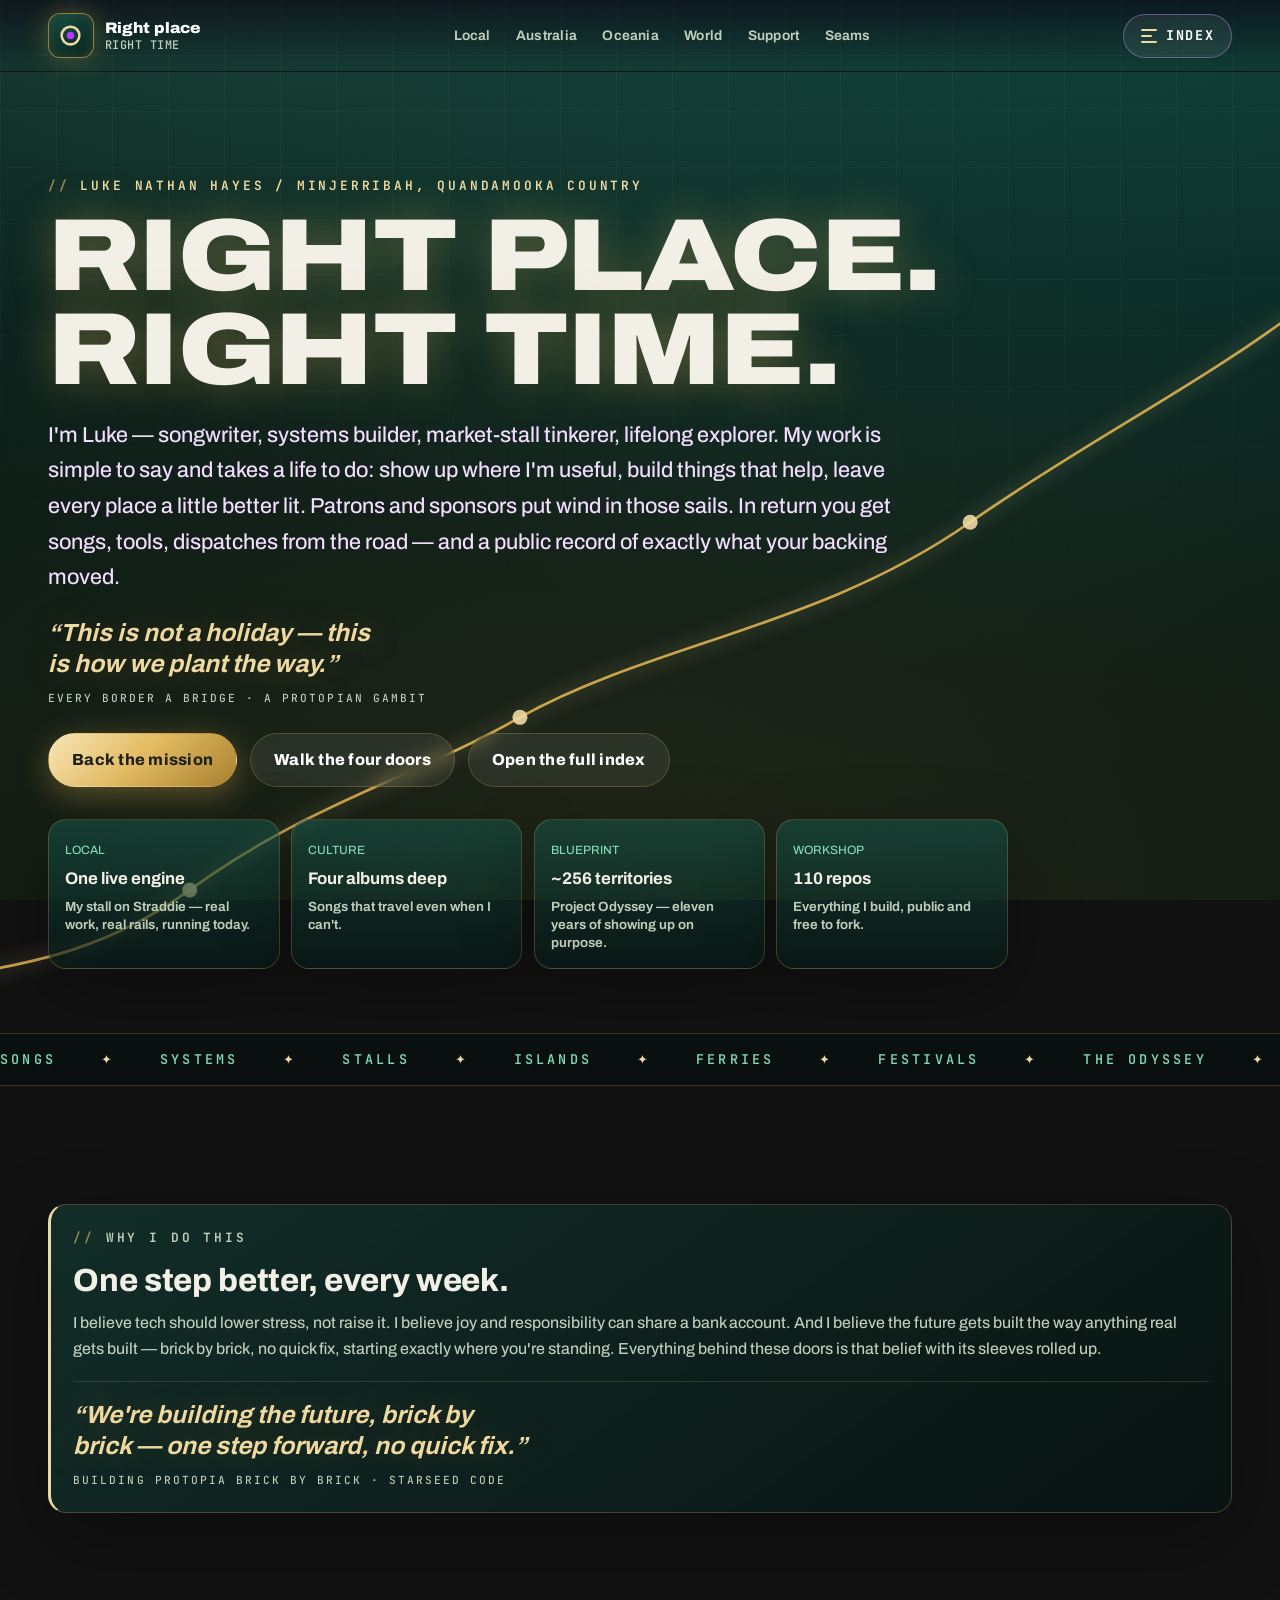
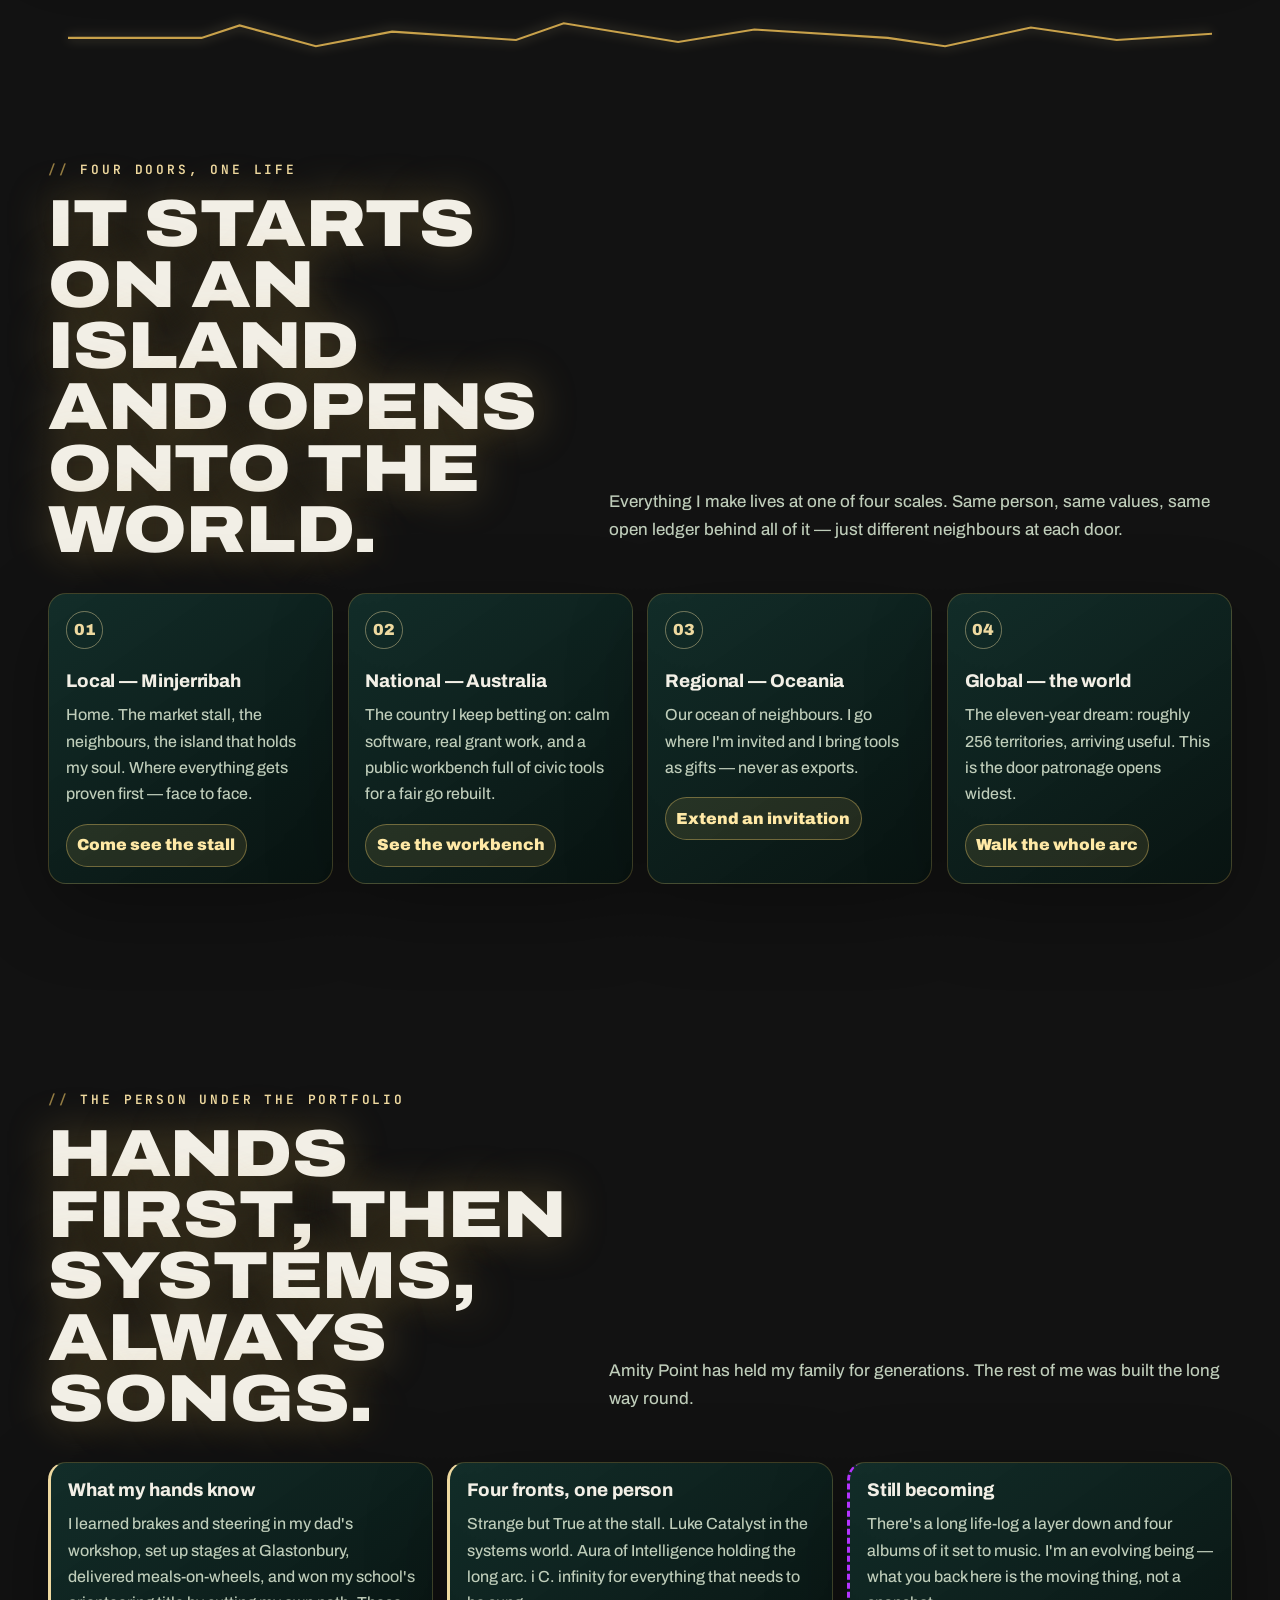
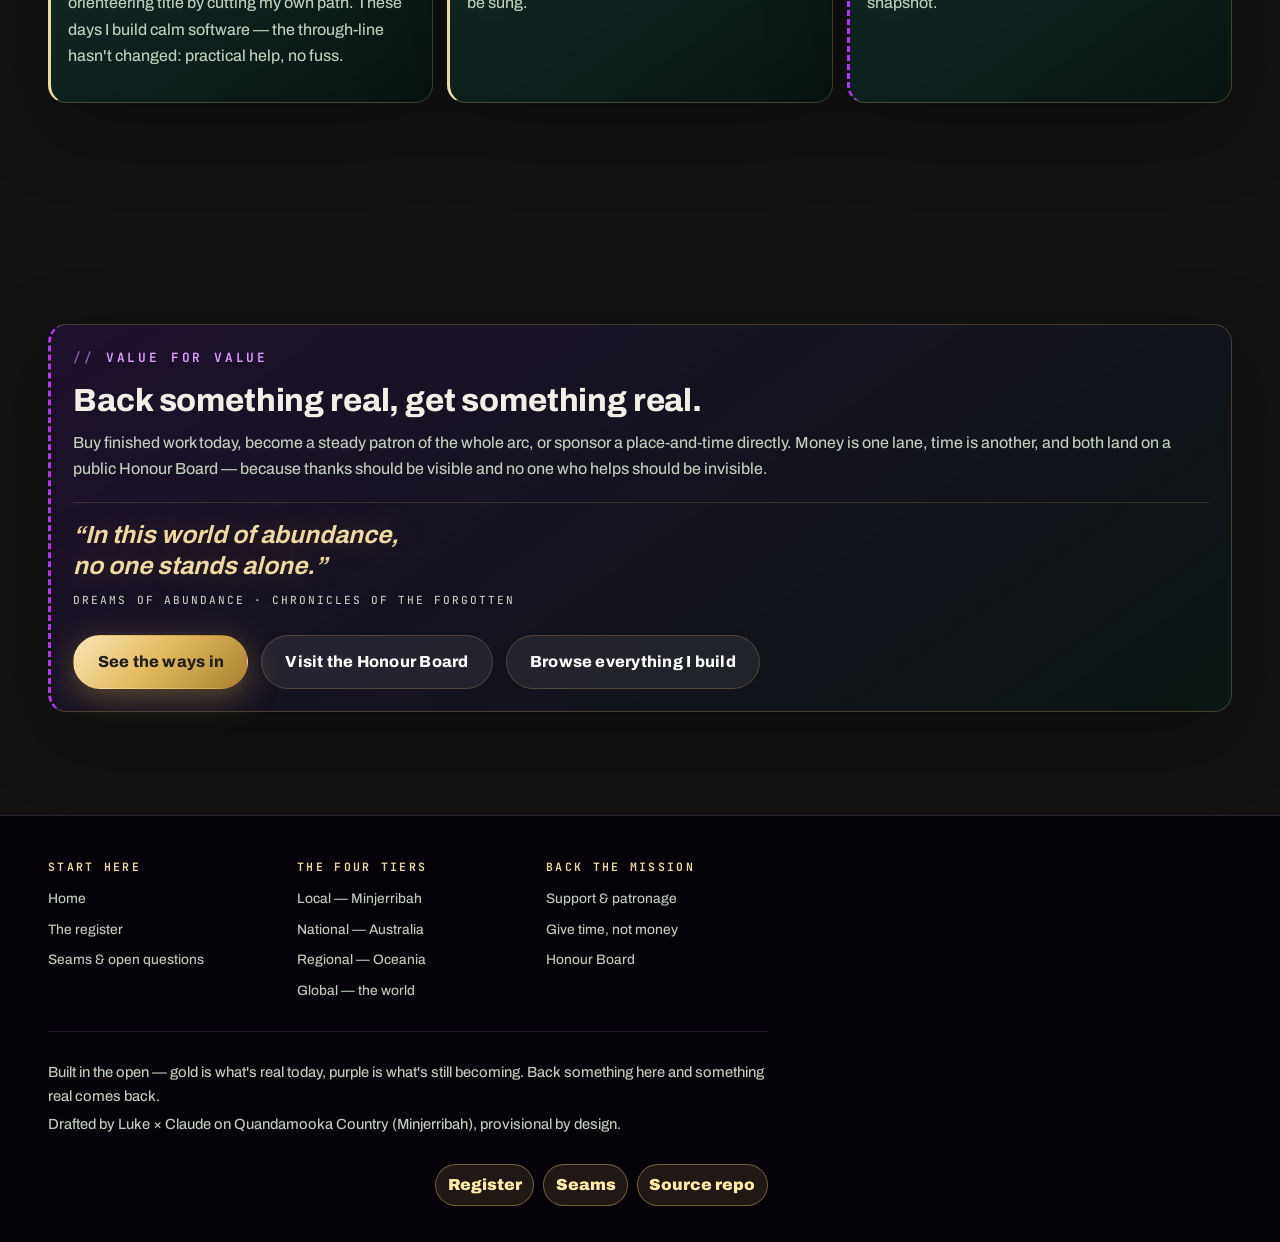
==== commit 65ff9e6e: "Voice rewrite: speak to the visitor, not about the site The first draft declared its own architectur" ====
--- a/index.html
+++ b/index.html
@@ -4,12 +4,12 @@
   <meta charset="utf-8">
   <meta name="viewport" content="width=device-width, initial-scale=1">
   <title>Right Place, Right Time | Luke Nathan Hayes</title>
-  <meta name="description" content="One life's work, four doors: local, national, regional, global. Patrons and sponsors keep one systems-builder free to be where the work needs him. Value for value, ledger in public, provisional by design.">
+  <meta name="description" content="I'm Luke — songwriter, systems builder, market-stall tinkerer. Patrons and sponsors keep me free to show up where I'm useful, from an island market stall to a world-spanning journey. Back something real, get something real.">
   <meta name="theme-color" content="#0e3b34">
   <link rel="icon" type="image/svg+xml" href="assets/favicon.svg">
   <link rel="preload" href="assets/fonts/archivo-var.woff2" as="font" type="font/woff2" crossorigin>
   <link rel="preload" href="assets/fonts/jetbrains-mono-var.woff2" as="font" type="font/woff2" crossorigin>
-  <link rel="stylesheet" href="styles.css?v=rprt-v1">
+  <link rel="stylesheet" href="styles.css?v=rprt-v2">
 </head>
 <body data-theme="royal" data-page="home">
   <a class="skip-link" href="#main">Skip to content</a>
@@ -41,49 +41,37 @@
         </svg>
       </div>
       <div class="hero-content reveal">
-        <p class="hero-status">Working scaffold — even the name is a seam. Fork it, argue with it, replace it.</p>
-        <p class="eyebrow">Luke Nathan Hayes / one life's work, four doors</p>
+        <p class="eyebrow">Luke Nathan Hayes / Minjerribah, Quandamooka Country</p>
         <h1>Right place. Right&nbsp;time.</h1>
-        <p class="hero-copy">Patrons and sponsors keep one systems-builder moving — free to be where the work needs him, from a market stall on Minjerribah to a blueprint that touches roughly 256 territories. It is one braided body of work. This site makes it legible, and makes backing it simple, honest and value for value.</p>
+        <p class="hero-copy">I'm Luke — songwriter, systems builder, market-stall tinkerer, lifelong explorer. My work is simple to say and takes a life to do: show up where I'm useful, build things that help, leave every place a little better lit. Patrons and sponsors put wind in those sails. In return you get songs, tools, dispatches from the road — and a public record of exactly what your backing moved.</p>
+        <p class="song-line in-hero"><q>This is not a holiday — this is how we plant the way.</q><small>Every Border a Bridge · A Protopian Gambit</small></p>
         <div class="hero-actions">
           <a class="button button-primary" href="support.html">Back the mission</a>
-          <a class="button button-secondary" href="#tiers">Open the four doors</a>
+          <a class="button button-secondary" href="#tiers">Walk the four doors</a>
           <button class="button button-secondary" type="button" data-menu-toggle aria-controls="site-index">Open the full index</button>
         </div>
         <div class="signal-deck" aria-label="Proof at a glance">
-          <div class="signal"><span>Local</span><strong>One live engine</strong><small>Strange but True: stall, services, working payment rails.</small></div>
-          <div class="signal"><span>Culture</span><strong>Four albums deep</strong><small>The i C. infinity songbook travels anywhere Luke does.</small></div>
-          <div class="signal"><span>Blueprint</span><strong data-count="256" data-prefix="~" data-suffix=" territories">~256 territories</strong><small>Project Odyssey: an eleven-year deployment map, held ahead of code.</small></div>
-          <div class="signal"><span>Workshop</span><strong data-count="110" data-suffix=" repos">110 repos</strong><small>The public workshop behind it all, audited and sortable.</small></div>
+          <div class="signal"><span>Local</span><strong>One live engine</strong><small>My stall on Straddie — real work, real rails, running today.</small></div>
+          <div class="signal"><span>Culture</span><strong>Four albums deep</strong><small>Songs that travel even when I can't.</small></div>
+          <div class="signal"><span>Blueprint</span><strong data-count="256" data-prefix="~" data-suffix=" territories">~256 territories</strong><small>Project Odyssey — eleven years of showing up on purpose.</small></div>
+          <div class="signal"><span>Workshop</span><strong data-count="110" data-suffix=" repos">110 repos</strong><small>Everything I build, public and free to fork.</small></div>
         </div>
       </div>
     </section>
 
     <div class="p4a-marquee" aria-hidden="true">
       <div class="marquee-track">
-        <span>Minjerribah</span><span>Australia</span><span>Oceania</span><span>The world</span><span>Value for value</span><span>Gold = record</span><span>Purple = proposal</span><span>Right place</span><span>Right time</span>
-        <span>Minjerribah</span><span>Australia</span><span>Oceania</span><span>The world</span><span>Value for value</span><span>Gold = record</span><span>Purple = proposal</span><span>Right place</span><span>Right time</span>
+        <span>Songs</span><span>Systems</span><span>Stalls</span><span>Islands</span><span>Ferries</span><span>Festivals</span><span>The Odyssey</span><span>One step better</span><span>Right place</span><span>Right time</span>
+        <span>Songs</span><span>Systems</span><span>Stalls</span><span>Islands</span><span>Ferries</span><span>Festivals</span><span>The Odyssey</span><span>One step better</span><span>Right place</span><span>Right time</span>
       </div>
     </div>
 
-    <section class="section" id="register-key">
-      <div class="notice-strip reveal" role="note">Register key: <b>GOLD</b> = proven record, live and citable · <i>PURPLE</i> = proposal — react, revise, refuse. Refusal is a first-class response on this site.</div>
-    </section>
-
-    <section class="section" id="spine">
-      <div class="section-heading reveal">
-        <div><p class="eyebrow">The core / an open slot</p><h2>The spine isn't chosen yet.</h2></div>
-        <p>One sentence should make the whole body of work legible as one life's work. That sentence belongs to Luke, not to this scaffold — so the slot ships open, holding the candidates he has already written elsewhere.</p>
-      </div>
-      <div class="feature-panel panel-proposal reveal">
-        <p class="eyebrow">Candidates, quarried from live repos — choose, blend or replace</p>
-        <ul class="quote-list" data-spine-candidates>
-          <li><q>Systems for Earth, Self and Future.</q></li>
-          <li><q>Sovereignty of self and data — with consensual allowances for tribe and family — and protection from extraction, so that Joyful Responsible Abundance, self-evolution, the care economy and the environment can thrive.</q></li>
-          <li><q>Joyful responsible abundance as a compass, not disorder as a destination.</q></li>
-          <li><q>How would you manage your own time if money was irrelevant and joyful responsible abundance was the goal of civilisation?</q></li>
-        </ul>
-        <p class="ledger-note">Luke holds the pen. When the spine is chosen it moves to the top of this page and every tier inherits it in the same breath — that is what the shared core is for.</p>
+    <section class="section" id="why">
+      <div class="statement-card panel-record reveal">
+        <p class="eyebrow">Why I do this</p>
+        <h3>One step better, every week.</h3>
+        <p>I believe tech should lower stress, not raise it. I believe joy and responsibility can share a bank account. And I believe the future gets built the way anything real gets built — brick by brick, no quick fix, starting exactly where you're standing. Everything behind these doors is that belief with its sleeves rolled up.</p>
+        <p class="song-line"><q>We're building the future, brick by brick — one step forward, no quick fix.</q><small>Building Protopia Brick by Brick · Starseed Code</small></p>
       </div>
     </section>
 
@@ -93,54 +81,54 @@
 
     <section class="section" id="tiers">
       <div class="section-heading reveal">
-        <div><p class="eyebrow">Four doors / one core</p><h2>Proof starts local and travels outward.</h2></div>
-        <p>Each tier is a thin skin over the same core — same person, same ethos, same rails, same public ledger. Different neighbours, different proof, different invitation.</p>
+        <div><p class="eyebrow">Four doors, one life</p><h2>It starts on an island and opens onto the world.</h2></div>
+        <p>Everything I make lives at one of four scales. Same person, same values, same open ledger behind all of it — just different neighbours at each door.</p>
       </div>
       <div class="feature-grid home-door-grid reveal">
         <article>
           <span class="card-number">01</span>
           <h3>Local — Minjerribah</h3>
-          <p>The live engine. In-person help, a market stall, paid downloads and a community ledger. Everything the other tiers inherit was proven here first.</p>
-          <div class="source-links"><a href="local.html">Open the local tier</a></div>
+          <p>Home. The market stall, the neighbours, the island that holds my soul. Where everything gets proven first — face to face.</p>
+          <div class="source-links"><a href="local.html">Come see the stall</a></div>
         </article>
         <article>
           <span class="card-number">02</span>
           <h3>National — Australia</h3>
-          <p>The civic workbench and the systems craft: submissions into real processes, calm software, and a public imagination for roots-up democracy.</p>
-          <div class="source-links"><a href="australia.html">Open the national tier</a></div>
+          <p>The country I keep betting on: calm software, real grant work, and a public workbench full of civic tools for a fair go rebuilt.</p>
+          <div class="source-links"><a href="australia.html">See the workbench</a></div>
         </article>
         <article>
           <span class="card-number">03</span>
           <h3>Regional — Oceania</h3>
-          <p>The thinnest shelf, on purpose. The pattern offered across the Blue Pacific as a fork, never an export.</p>
-          <div class="source-links"><a href="oceania.html">Open the regional tier</a></div>
+          <p>Our ocean of neighbours. I go where I'm invited and I bring tools as gifts — never as exports.</p>
+          <div class="source-links"><a href="oceania.html">Extend an invitation</a></div>
         </article>
         <article>
           <span class="card-number">04</span>
           <h3>Global — the world</h3>
-          <p>The music, the Odyssey blueprint and the planetary frames. The tier where patronage buys the most freedom of movement.</p>
-          <div class="source-links"><a href="world.html">Open the global tier</a></div>
+          <p>The eleven-year dream: roughly 256 territories, arriving useful. This is the door patronage opens widest.</p>
+          <div class="source-links"><a href="world.html">Walk the whole arc</a></div>
         </article>
       </div>
     </section>
 
     <section class="section" id="who">
       <div class="section-heading reveal">
-        <div><p class="eyebrow">The person under the portfolio</p><h2>Who is Luke?</h2></div>
-        <p>Systems architect, songwriter, market-stall builder. Based on Quandamooka Country (Minjerribah), working under four fronts that this site braids together.</p>
+        <div><p class="eyebrow">The person under the portfolio</p><h2>Hands first, then systems, always songs.</h2></div>
+        <p>Amity Point has held my family for generations. The rest of me was built the long way round.</p>
       </div>
       <div class="feature-grid three reveal">
         <article class="panel-record">
-          <h3>What he does</h3>
-          <p>AI automation with heart. Lean learning loops: seed first, test tight, keep what works. Calm software, real outcomes — for founders, neighbours and communities.</p>
+          <h3>What my hands know</h3>
+          <p>I learned brakes and steering in my dad's workshop, set up stages at Glastonbury, delivered meals-on-wheels, and won my school's orienteering title by cutting my own path. These days I build calm software — the through-line hasn't changed: practical help, no fuss.</p>
         </article>
         <article class="panel-record">
-          <h3>The fronts</h3>
-          <p>Strange but True for the island. Luke Catalyst for the systems work. Aura of Intelligence for the umbrella and the long arc. i C. infinity for the songs.</p>
+          <h3>Four fronts, one person</h3>
+          <p>Strange but True at the stall. Luke Catalyst in the systems world. Aura of Intelligence holding the long arc. i C. infinity for everything that needs to be sung.</p>
         </article>
         <article class="panel-proposal">
-          <h3>An evolving being</h3>
-          <p>There is a long reflective life-log a layer down. It is a quarry, not a cage — raw material for this site, never a template that freezes him. What you back here is the moving thing.</p>
+          <h3>Still becoming</h3>
+          <p>There's a long life-log a layer down and four albums of it set to music. I'm an evolving being — what you back here is the moving thing, not a snapshot.</p>
         </article>
       </div>
     </section>
@@ -148,21 +136,22 @@
     <section class="section" id="how-support-works">
       <div class="statement-card panel-proposal reveal">
         <p class="eyebrow">Value for value</p>
-        <h3>Support returns something real, or it doesn't ship.</h3>
-        <p>Buy the finished work today, become a steady patron of the whole arc, or sponsor a place-and-time directly. Money is one lane; time is another and equally honoured. Every path lands on a public ledger you can check — the same Honour Board pattern already running at the stall. The ethos underneath is the braided economy and the mobilisation of care, with joyful responsible abundance as the compass.</p>
+        <h3>Back something real, get something real.</h3>
+        <p>Buy finished work today, become a steady patron of the whole arc, or sponsor a place-and-time directly. Money is one lane, time is another, and both land on a public Honour Board — because thanks should be visible and no one who helps should be invisible.</p>
+        <p class="song-line"><q>In this world of abundance, no one stands alone.</q><small>Dreams of Abundance · Chronicles of the Forgotten</small></p>
         <div class="hero-actions">
-          <a class="button button-primary" href="support.html">See the support shapes</a>
+          <a class="button button-primary" href="support.html">See the ways in</a>
           <a class="button button-secondary" href="support.html#honour-board">Visit the Honour Board</a>
-          <a class="button button-secondary" href="register.html">Read the full register</a>
+          <a class="button button-secondary" href="register.html">Browse everything I build</a>
         </div>
       </div>
     </section>
 
   </main>
-  <footer class="site-footer"><div><p>Everything here is provisional and forkable — gold means proven record, purple means proposal: react, revise, refuse. Support returns something real, or it does not ship.</p><p>Drafted by Luke × Claude on Quandamooka Country (Minjerribah), provisional by design.</p></div><nav class="footer-links" aria-label="Footer links"><a href="register.html">Register</a><a href="seams.html">Seams</a><a href="https://github.com/auraofintelligence/right-place-right-time" target="_blank" rel="noopener">Source repo</a></nav></footer>
-  <script src="assets/core.js?v=rprt-v1"></script>
-  <script src="script.js?v=rprt-v1"></script>
-  <script src="assets/cinematic.js?v=rprt-v1"></script>
-  <script src="assets/site-nav.js?v=rprt-v1"></script>
+  <footer class="site-footer"><div><p>Built in the open — gold is what's real today, purple is what's still becoming. Back something here and something real comes back.</p><p>Drafted by Luke × Claude on Quandamooka Country (Minjerribah), provisional by design.</p></div><nav class="footer-links" aria-label="Footer links"><a href="register.html">Register</a><a href="seams.html">Seams</a><a href="https://github.com/auraofintelligence/right-place-right-time" target="_blank" rel="noopener">Source repo</a></nav></footer>
+  <script src="assets/core.js?v=rprt-v2"></script>
+  <script src="script.js?v=rprt-v2"></script>
+  <script src="assets/cinematic.js?v=rprt-v2"></script>
+  <script src="assets/site-nav.js?v=rprt-v2"></script>
 </body>
 </html>
--- a/styles.css
+++ b/styles.css
@@ -3067,3 +3067,10 @@
 .kintsugi-seam.is-drawn .seam-path { stroke-dashoffset: 0; }
 html:not(.js) .kintsugi-seam .seam-path { stroke-dashoffset: 0; }
 @media (prefers-reduced-motion: reduce) { .kintsugi-seam .seam-path { stroke-dashoffset: 0; transition: none; } }
+
+/* Song lines — Luke's own lyrics as the emotional thread.
+   Gold rendered as light, attribution whispered underneath. */
+.song-line { display: block; margin: 1.4rem 0 0; }
+.song-line q { display: block; max-width: 34ch; font-family: var(--font-display); font-size: clamp(1.1rem, 2.2vw, 1.55rem); font-weight: 680; font-style: italic; line-height: 1.25; color: var(--gold); text-shadow: 0 0 32px rgba(201, 162, 75, .38); quotes: "\201C" "\201D"; text-wrap: balance; }
+.song-line small { display: block; margin-top: .55rem; font-family: var(--font-mono); font-size: .7rem; letter-spacing: .18em; text-transform: uppercase; color: var(--muted); }
+.statement-card .song-line { margin-top: 1.2rem; padding-top: 1.1rem; border-top: 1px solid rgba(201, 162, 75, .2); }
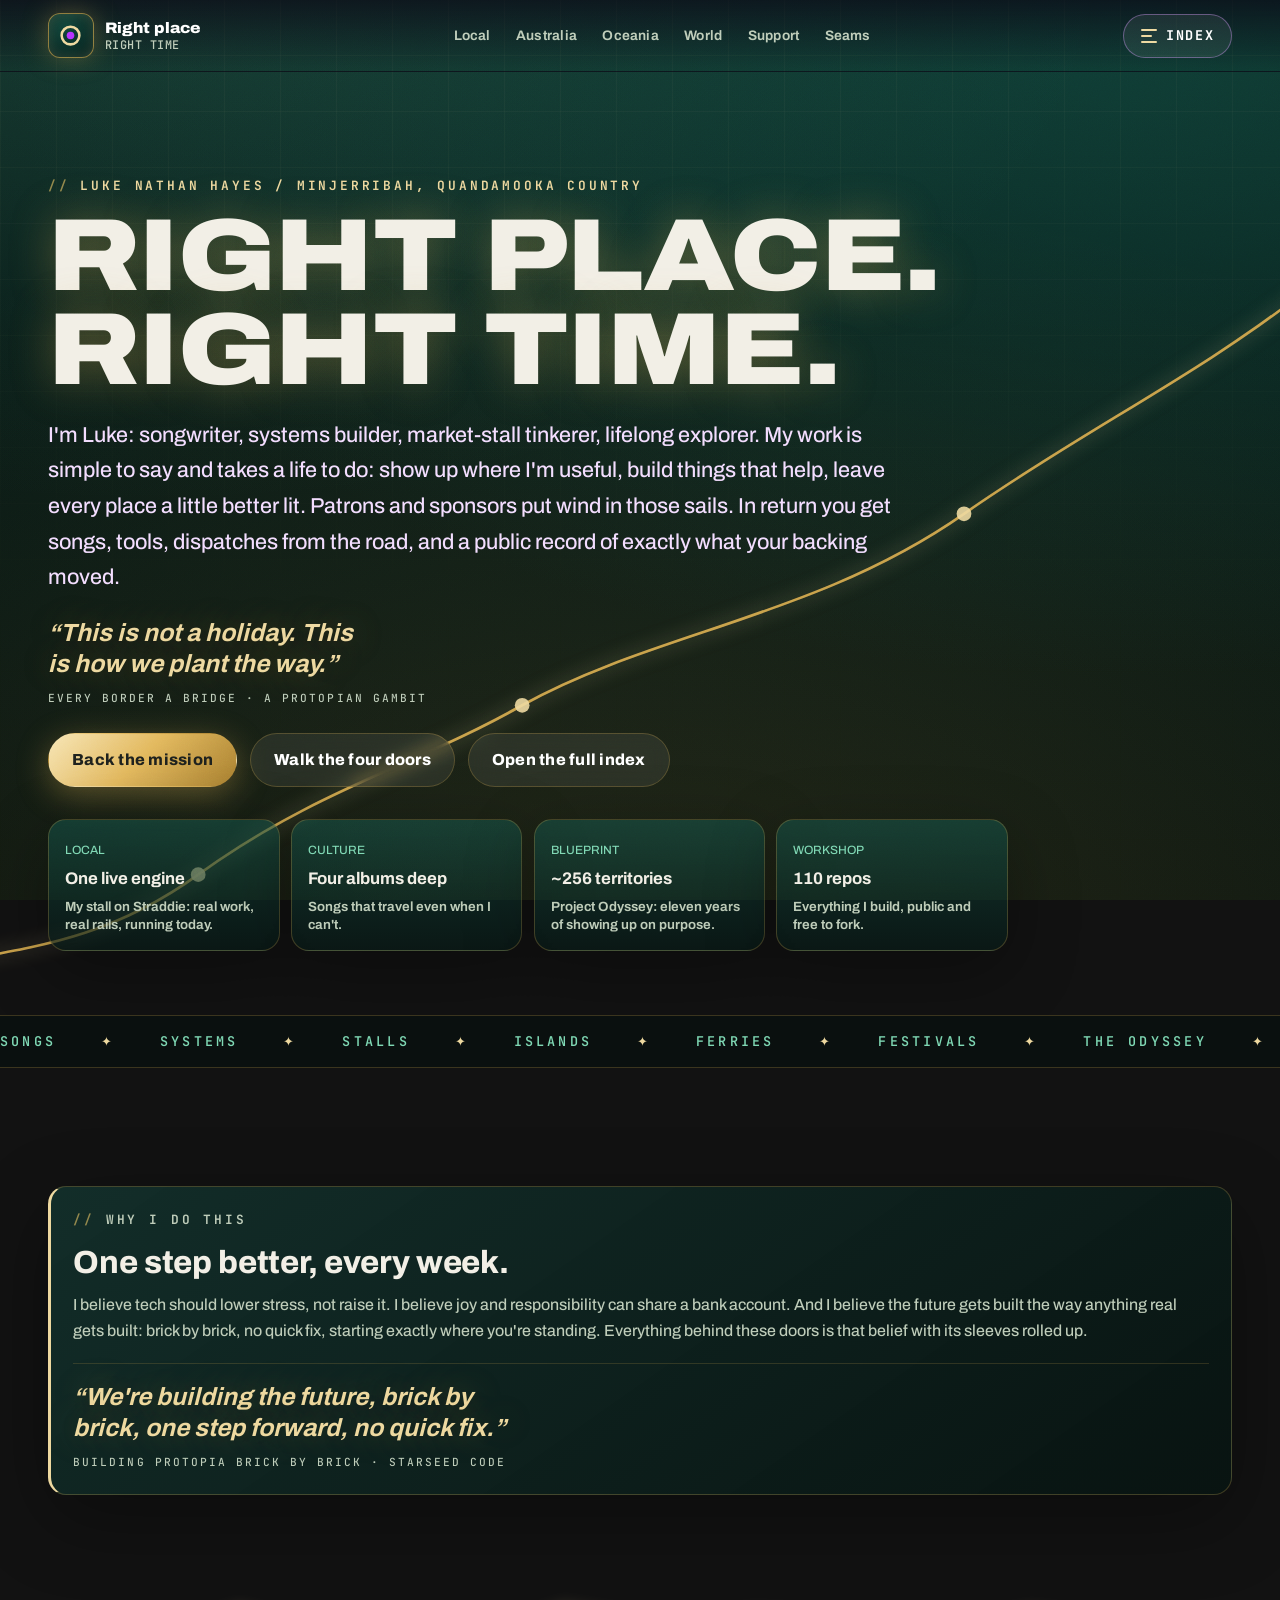
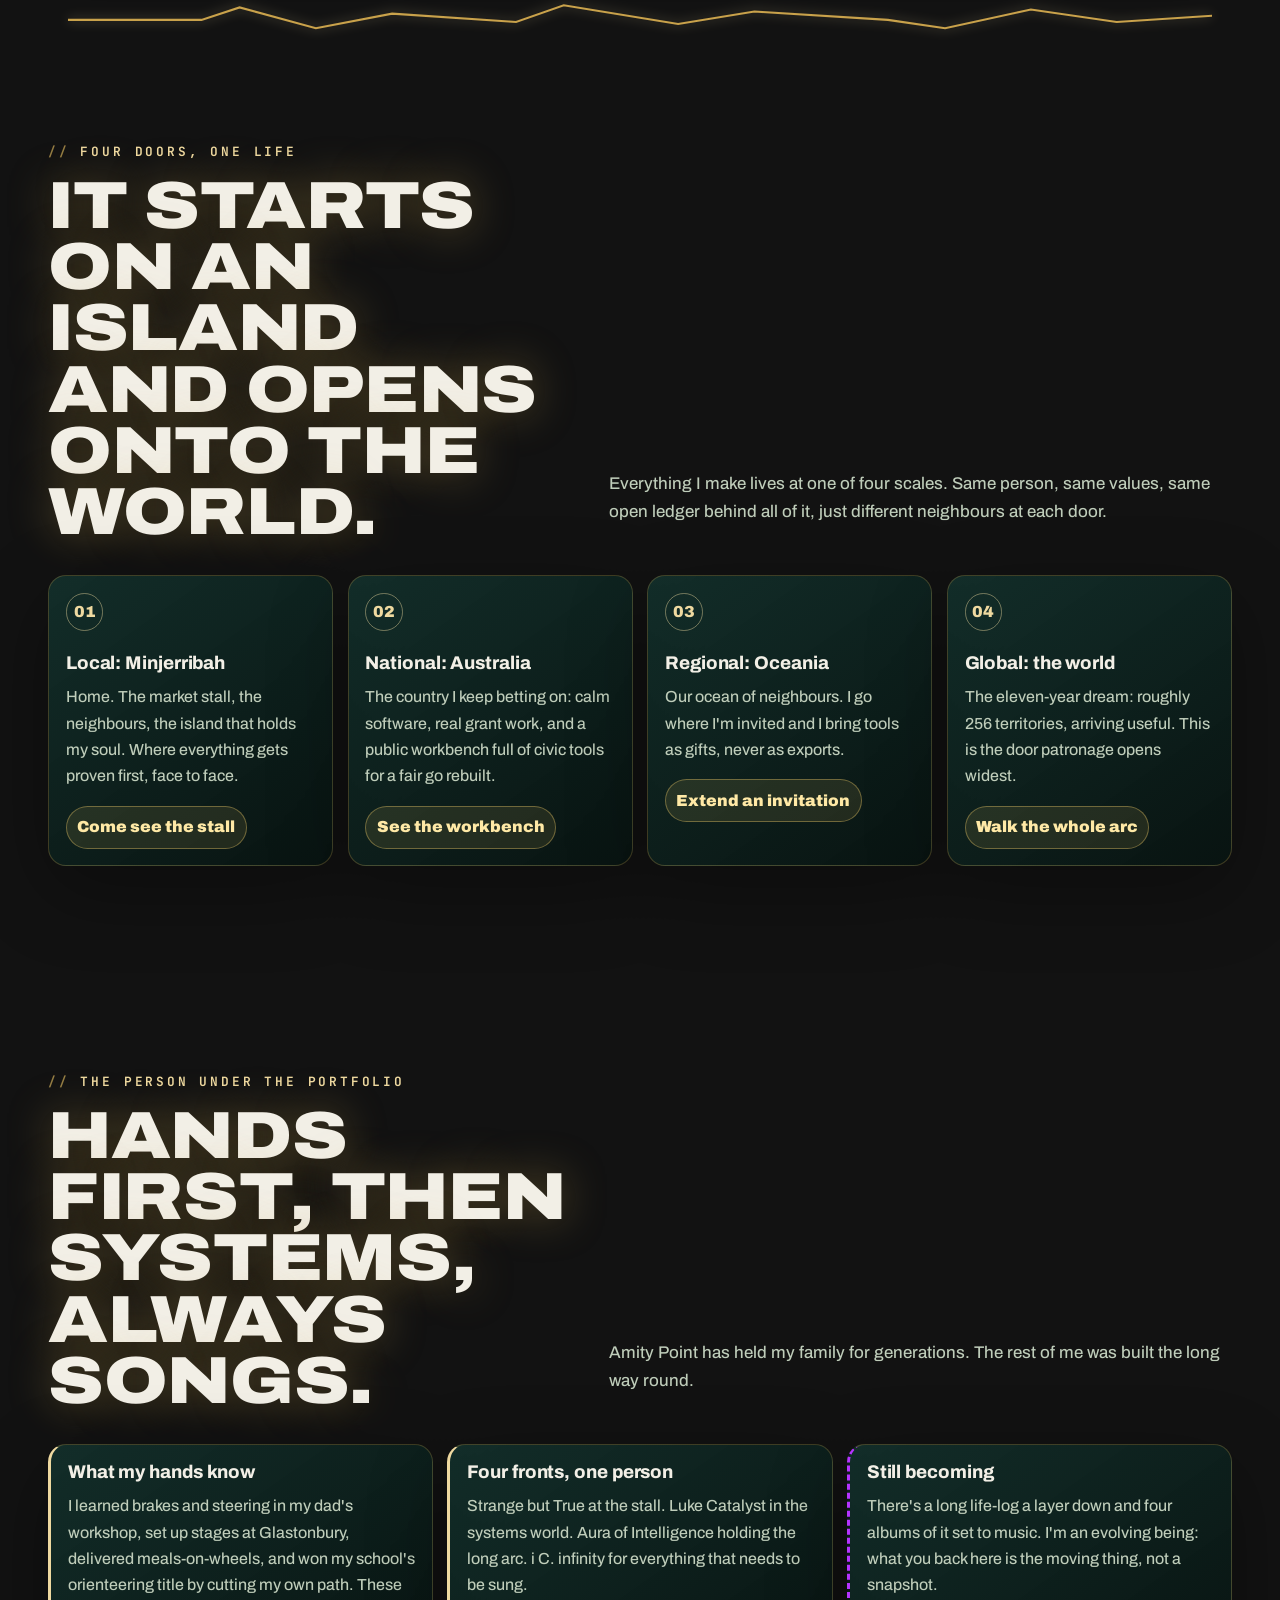
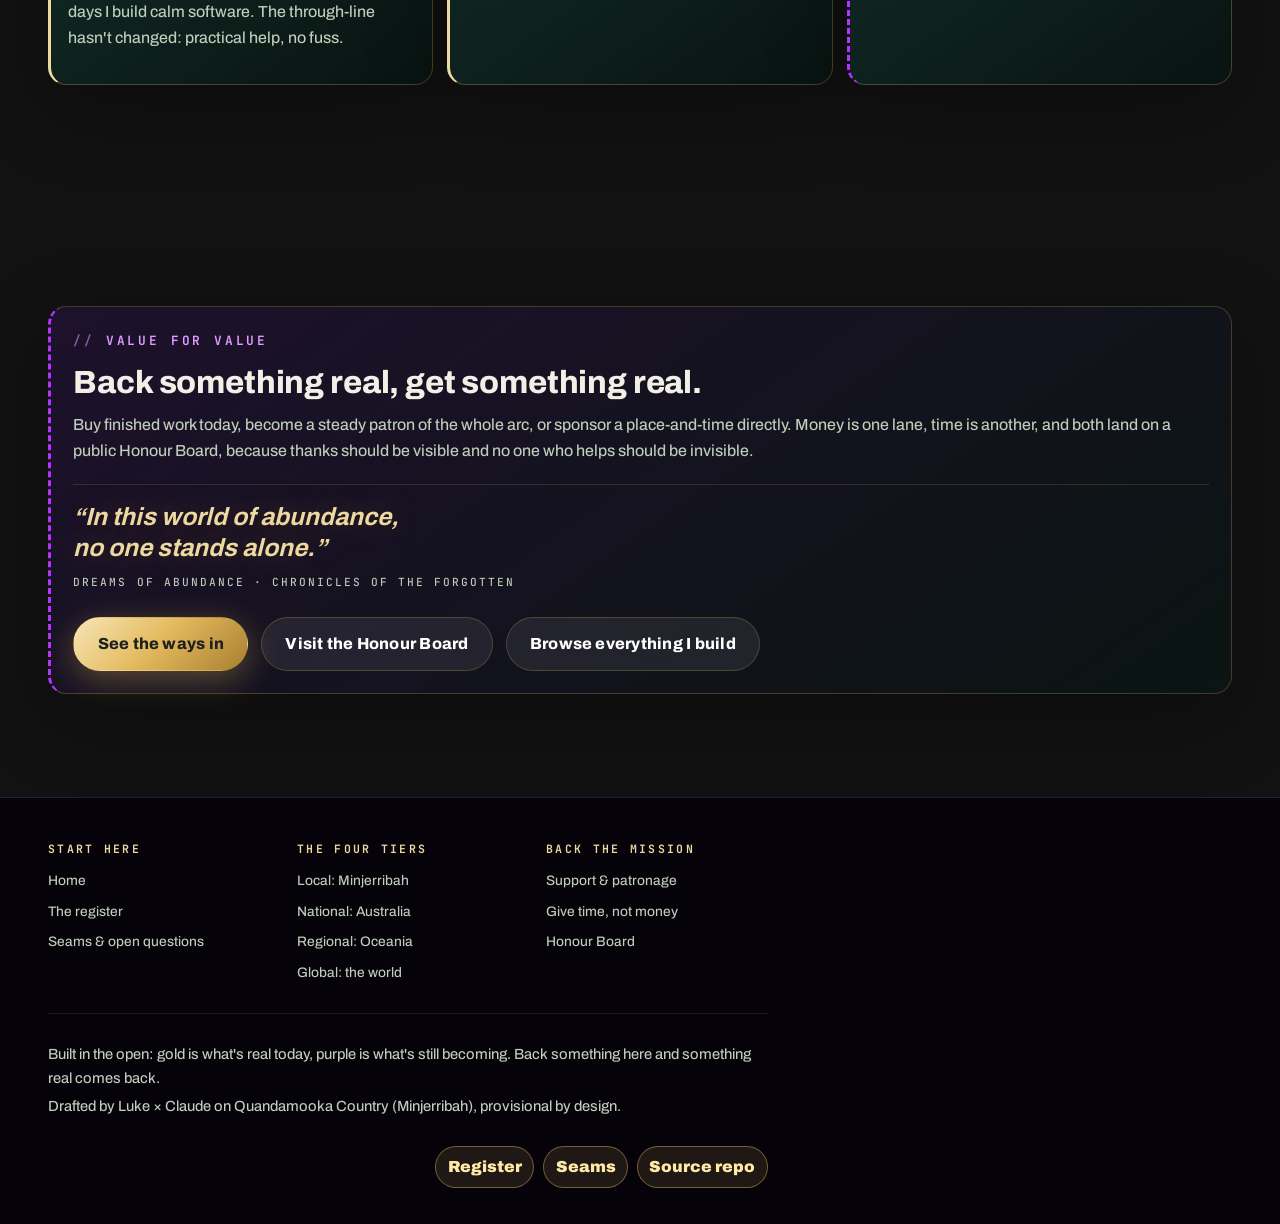
==== commit 4ae31f05: "Remove em dashes site-wide, use plain punctuation Every em dash across every page, script and doc re" ====
--- a/index.html
+++ b/index.html
@@ -4,12 +4,12 @@
   <meta charset="utf-8">
   <meta name="viewport" content="width=device-width, initial-scale=1">
   <title>Right Place, Right Time | Luke Nathan Hayes</title>
-  <meta name="description" content="I'm Luke — songwriter, systems builder, market-stall tinkerer. Patrons and sponsors keep me free to show up where I'm useful, from an island market stall to a world-spanning journey. Back something real, get something real.">
+  <meta name="description" content="I'm Luke: songwriter, systems builder, market-stall tinkerer. Patrons and sponsors keep me free to show up where I'm useful, from an island market stall to a world-spanning journey. Back something real, get something real.">
   <meta name="theme-color" content="#0e3b34">
   <link rel="icon" type="image/svg+xml" href="assets/favicon.svg">
   <link rel="preload" href="assets/fonts/archivo-var.woff2" as="font" type="font/woff2" crossorigin>
   <link rel="preload" href="assets/fonts/jetbrains-mono-var.woff2" as="font" type="font/woff2" crossorigin>
-  <link rel="stylesheet" href="styles.css?v=rprt-v2">
+  <link rel="stylesheet" href="styles.css?v=rprt-v3">
 </head>
 <body data-theme="royal" data-page="home">
   <a class="skip-link" href="#main">Skip to content</a>
@@ -43,17 +43,17 @@
       <div class="hero-content reveal">
         <p class="eyebrow">Luke Nathan Hayes / Minjerribah, Quandamooka Country</p>
         <h1>Right place. Right&nbsp;time.</h1>
-        <p class="hero-copy">I'm Luke — songwriter, systems builder, market-stall tinkerer, lifelong explorer. My work is simple to say and takes a life to do: show up where I'm useful, build things that help, leave every place a little better lit. Patrons and sponsors put wind in those sails. In return you get songs, tools, dispatches from the road — and a public record of exactly what your backing moved.</p>
-        <p class="song-line in-hero"><q>This is not a holiday — this is how we plant the way.</q><small>Every Border a Bridge · A Protopian Gambit</small></p>
+        <p class="hero-copy">I'm Luke: songwriter, systems builder, market-stall tinkerer, lifelong explorer. My work is simple to say and takes a life to do: show up where I'm useful, build things that help, leave every place a little better lit. Patrons and sponsors put wind in those sails. In return you get songs, tools, dispatches from the road, and a public record of exactly what your backing moved.</p>
+        <p class="song-line in-hero"><q>This is not a holiday. This is how we plant the way.</q><small>Every Border a Bridge · A Protopian Gambit</small></p>
         <div class="hero-actions">
           <a class="button button-primary" href="support.html">Back the mission</a>
           <a class="button button-secondary" href="#tiers">Walk the four doors</a>
           <button class="button button-secondary" type="button" data-menu-toggle aria-controls="site-index">Open the full index</button>
         </div>
         <div class="signal-deck" aria-label="Proof at a glance">
-          <div class="signal"><span>Local</span><strong>One live engine</strong><small>My stall on Straddie — real work, real rails, running today.</small></div>
+          <div class="signal"><span>Local</span><strong>One live engine</strong><small>My stall on Straddie: real work, real rails, running today.</small></div>
           <div class="signal"><span>Culture</span><strong>Four albums deep</strong><small>Songs that travel even when I can't.</small></div>
-          <div class="signal"><span>Blueprint</span><strong data-count="256" data-prefix="~" data-suffix=" territories">~256 territories</strong><small>Project Odyssey — eleven years of showing up on purpose.</small></div>
+          <div class="signal"><span>Blueprint</span><strong data-count="256" data-prefix="~" data-suffix=" territories">~256 territories</strong><small>Project Odyssey: eleven years of showing up on purpose.</small></div>
           <div class="signal"><span>Workshop</span><strong data-count="110" data-suffix=" repos">110 repos</strong><small>Everything I build, public and free to fork.</small></div>
         </div>
       </div>
@@ -70,8 +70,8 @@
       <div class="statement-card panel-record reveal">
         <p class="eyebrow">Why I do this</p>
         <h3>One step better, every week.</h3>
-        <p>I believe tech should lower stress, not raise it. I believe joy and responsibility can share a bank account. And I believe the future gets built the way anything real gets built — brick by brick, no quick fix, starting exactly where you're standing. Everything behind these doors is that belief with its sleeves rolled up.</p>
-        <p class="song-line"><q>We're building the future, brick by brick — one step forward, no quick fix.</q><small>Building Protopia Brick by Brick · Starseed Code</small></p>
+        <p>I believe tech should lower stress, not raise it. I believe joy and responsibility can share a bank account. And I believe the future gets built the way anything real gets built: brick by brick, no quick fix, starting exactly where you're standing. Everything behind these doors is that belief with its sleeves rolled up.</p>
+        <p class="song-line"><q>We're building the future, brick by brick, one step forward, no quick fix.</q><small>Building Protopia Brick by Brick · Starseed Code</small></p>
       </div>
     </section>
 
@@ -82,30 +82,30 @@
     <section class="section" id="tiers">
       <div class="section-heading reveal">
         <div><p class="eyebrow">Four doors, one life</p><h2>It starts on an island and opens onto the world.</h2></div>
-        <p>Everything I make lives at one of four scales. Same person, same values, same open ledger behind all of it — just different neighbours at each door.</p>
+        <p>Everything I make lives at one of four scales. Same person, same values, same open ledger behind all of it, just different neighbours at each door.</p>
       </div>
       <div class="feature-grid home-door-grid reveal">
         <article>
           <span class="card-number">01</span>
-          <h3>Local — Minjerribah</h3>
-          <p>Home. The market stall, the neighbours, the island that holds my soul. Where everything gets proven first — face to face.</p>
+          <h3>Local: Minjerribah</h3>
+          <p>Home. The market stall, the neighbours, the island that holds my soul. Where everything gets proven first, face to face.</p>
           <div class="source-links"><a href="local.html">Come see the stall</a></div>
         </article>
         <article>
           <span class="card-number">02</span>
-          <h3>National — Australia</h3>
+          <h3>National: Australia</h3>
           <p>The country I keep betting on: calm software, real grant work, and a public workbench full of civic tools for a fair go rebuilt.</p>
           <div class="source-links"><a href="australia.html">See the workbench</a></div>
         </article>
         <article>
           <span class="card-number">03</span>
-          <h3>Regional — Oceania</h3>
-          <p>Our ocean of neighbours. I go where I'm invited and I bring tools as gifts — never as exports.</p>
+          <h3>Regional: Oceania</h3>
+          <p>Our ocean of neighbours. I go where I'm invited and I bring tools as gifts, never as exports.</p>
           <div class="source-links"><a href="oceania.html">Extend an invitation</a></div>
         </article>
         <article>
           <span class="card-number">04</span>
-          <h3>Global — the world</h3>
+          <h3>Global: the world</h3>
           <p>The eleven-year dream: roughly 256 territories, arriving useful. This is the door patronage opens widest.</p>
           <div class="source-links"><a href="world.html">Walk the whole arc</a></div>
         </article>
@@ -120,7 +120,7 @@
       <div class="feature-grid three reveal">
         <article class="panel-record">
           <h3>What my hands know</h3>
-          <p>I learned brakes and steering in my dad's workshop, set up stages at Glastonbury, delivered meals-on-wheels, and won my school's orienteering title by cutting my own path. These days I build calm software — the through-line hasn't changed: practical help, no fuss.</p>
+          <p>I learned brakes and steering in my dad's workshop, set up stages at Glastonbury, delivered meals-on-wheels, and won my school's orienteering title by cutting my own path. These days I build calm software. The through-line hasn't changed: practical help, no fuss.</p>
         </article>
         <article class="panel-record">
           <h3>Four fronts, one person</h3>
@@ -128,7 +128,7 @@
         </article>
         <article class="panel-proposal">
           <h3>Still becoming</h3>
-          <p>There's a long life-log a layer down and four albums of it set to music. I'm an evolving being — what you back here is the moving thing, not a snapshot.</p>
+          <p>There's a long life-log a layer down and four albums of it set to music. I'm an evolving being: what you back here is the moving thing, not a snapshot.</p>
         </article>
       </div>
     </section>
@@ -137,7 +137,7 @@
       <div class="statement-card panel-proposal reveal">
         <p class="eyebrow">Value for value</p>
         <h3>Back something real, get something real.</h3>
-        <p>Buy finished work today, become a steady patron of the whole arc, or sponsor a place-and-time directly. Money is one lane, time is another, and both land on a public Honour Board — because thanks should be visible and no one who helps should be invisible.</p>
+        <p>Buy finished work today, become a steady patron of the whole arc, or sponsor a place-and-time directly. Money is one lane, time is another, and both land on a public Honour Board, because thanks should be visible and no one who helps should be invisible.</p>
         <p class="song-line"><q>In this world of abundance, no one stands alone.</q><small>Dreams of Abundance · Chronicles of the Forgotten</small></p>
         <div class="hero-actions">
           <a class="button button-primary" href="support.html">See the ways in</a>
@@ -148,10 +148,10 @@
     </section>
 
   </main>
-  <footer class="site-footer"><div><p>Built in the open — gold is what's real today, purple is what's still becoming. Back something here and something real comes back.</p><p>Drafted by Luke × Claude on Quandamooka Country (Minjerribah), provisional by design.</p></div><nav class="footer-links" aria-label="Footer links"><a href="register.html">Register</a><a href="seams.html">Seams</a><a href="https://github.com/auraofintelligence/right-place-right-time" target="_blank" rel="noopener">Source repo</a></nav></footer>
-  <script src="assets/core.js?v=rprt-v2"></script>
-  <script src="script.js?v=rprt-v2"></script>
-  <script src="assets/cinematic.js?v=rprt-v2"></script>
-  <script src="assets/site-nav.js?v=rprt-v2"></script>
+  <footer class="site-footer"><div><p>Built in the open: gold is what's real today, purple is what's still becoming. Back something here and something real comes back.</p><p>Drafted by Luke × Claude on Quandamooka Country (Minjerribah), provisional by design.</p></div><nav class="footer-links" aria-label="Footer links"><a href="register.html">Register</a><a href="seams.html">Seams</a><a href="https://github.com/auraofintelligence/right-place-right-time" target="_blank" rel="noopener">Source repo</a></nav></footer>
+  <script src="assets/core.js?v=rprt-v3"></script>
+  <script src="script.js?v=rprt-v3"></script>
+  <script src="assets/cinematic.js?v=rprt-v3"></script>
+  <script src="assets/site-nav.js?v=rprt-v3"></script>
 </body>
 </html>
--- a/styles.css
+++ b/styles.css
@@ -520,7 +520,7 @@
 .reveal.is-visible { opacity: 1; transform: none; filter: none; }
 @media (prefers-reduced-motion: reduce) { .reveal { opacity: 1; transform: none; filter: none; } }
 /* No-JS fallback: reveal animation only runs when site-nav.js has stamped the html.js class.
-   Without JavaScript every panel is simply visible — low-bandwidth readers first. */
+   Without JavaScript every panel is simply visible: low-bandwidth readers first. */
 html:not(.js) .reveal { opacity: 1; transform: none; filter: none; }
 @media (max-width: 1080px) { .portal-grid { grid-template-columns: repeat(2, minmax(0, 1fr)); } .signal-deck { grid-template-columns: repeat(2, minmax(0, 1fr)); } .home-door-grid { grid-template-columns: repeat(2, minmax(0, 1fr)); } .page-shell, .rabbit-panel, .section-heading, .feature-grid.three { grid-template-columns: 1fr; } .page-media { position: static; } .site-nav { display: none; } }
 @media (max-width: 1080px) { .home-hero-content, .music-hero-content { grid-template-columns: 1fr; } .home-phone-panel, .music-phone-panel { justify-self: start; width: min(100%, 26rem); } }
@@ -2891,13 +2891,13 @@
 
 
 /* ============================================================
-   RIGHT PLACE, RIGHT TIME — patronage chapter theme, take two.
+   RIGHT PLACE, RIGHT TIME: patronage chapter theme, take two.
    Appended over the family cinema base, never edited into it.
    Grounds and light from Aura O.i. (deep teal, abyss, gold-as-
    light); signals from GAJRA Earth (blue, green, coral). Purple
-   is no longer wallpaper — it is reserved for one job only:
+   is no longer wallpaper. It is reserved for one job only:
    the proposal register. Gold = proven record, solid border.
-   Purple = proposal, dashed border — react, revise, refuse.
+   Purple = proposal, dashed border: react, revise, refuse.
    ============================================================ */
 :root {
   --void: #05100d;
@@ -2937,7 +2937,7 @@
 ::selection { background: var(--gold); color: #1e211d; }
 h1, h2 { text-shadow: 0 0 44px rgba(201, 162, 75, .38); }
 
-/* Gold renders as light — the primary action is a bar of it */
+/* Gold renders as light: the primary action is a bar of it */
 .button-primary { background: linear-gradient(135deg, #f7e6b6, #e3b95e 48%, #a87f2f); color: #1e211d; box-shadow: 0 8px 32px rgba(201, 162, 75, .4); }
 .button-primary:hover { box-shadow: 0 14px 48px rgba(238, 217, 160, .55); }
 .button-secondary:hover { border-color: rgba(238, 217, 160, .6); background: rgba(238, 217, 160, .09); }
@@ -2973,7 +2973,7 @@
 .chip-plain { border: 1px solid rgba(238, 217, 160, .2); color: var(--muted); background: rgba(255, 255, 255, .04); }
 .chip-plain::before { display: none; }
 
-/* -------- Register panels — the load-bearing distinction -------- */
+/* -------- Register panels: the load-bearing distinction -------- */
 .panel-record { border-left: 3px solid var(--record) !important; }
 .panel-proposal { border-left: 3px dashed var(--proposal) !important; background: linear-gradient(145deg, rgba(63, 15, 117, .26), rgba(8, 22, 19, .72)); }
 .panel-proposal .eyebrow { color: #dd9cff; }
@@ -3011,7 +3011,7 @@
 .seam-log strong { display: block; color: white; margin-bottom: .3rem; }
 .seam-log small { display: block; margin-top: .45rem; font-family: var(--font-mono); font-size: .74rem; letter-spacing: .1em; text-transform: uppercase; color: rgba(191, 205, 186, .8); }
 
-/* Honour Board — empty on purpose */
+/* Honour Board: empty on purpose */
 .honour-board { width: min(100%, 46rem); margin-inline: auto; padding: clamp(1.4rem, 4vw, 2.4rem); border: 2px dashed rgba(201, 162, 75, .45); border-radius: var(--radius); background: rgba(238, 217, 160, .05); text-align: center; }
 .honour-board h3 { color: var(--record); }
 .honour-board p { color: var(--muted); }
@@ -3021,12 +3021,12 @@
 .back-to-top.is-shown { opacity: 1; pointer-events: auto; }
 
 /* ============================================================
-   Cinematic layer — aura, tilt, journey line, seams, counters.
+   Cinematic layer: aura, tilt, journey line, seams, counters.
    Every effect degrades to nothing: no JS, no hover, or
    prefers-reduced-motion all get the calm version.
    ============================================================ */
 
-/* Cursor aura — a soft gold-teal light that follows the pointer */
+/* Cursor aura: a soft gold-teal light that follows the pointer */
 .cursor-aura { position: fixed; inset: 0; z-index: 1; pointer-events: none; opacity: 0; transition: opacity .6s ease; background: radial-gradient(34rem circle at var(--cx, 50%) var(--cy, 30%), rgba(238, 217, 160, .07), rgba(127, 216, 180, .045) 42%, transparent 72%); }
 .cursor-aura.is-active { opacity: 1; }
 @media (hover: none), (prefers-reduced-motion: reduce) { .cursor-aura { display: none; } }
@@ -3037,7 +3037,7 @@
 [data-tilt].is-tilting::after { opacity: 1; }
 @media (hover: none), (prefers-reduced-motion: reduce) { [data-tilt]::after { display: none; } }
 
-/* The journey line — a gold route drawing itself across the hero */
+/* The journey line: a gold route drawing itself across the hero */
 .journey-line { position: absolute; inset: 0; z-index: -1; overflow: hidden; }
 .journey-line svg { width: 100%; height: 100%; }
 .journey-line .trail-ghost { fill: none; stroke: rgba(238, 217, 160, .16); stroke-width: 1.4; stroke-dasharray: .008 .006; }
@@ -3060,7 +3060,7 @@
   .journey-line.is-drawn .beacon-ring { animation: none; }
 }
 
-/* Kintsugi seam divider — the crack, coded with gold */
+/* Kintsugi seam divider: the crack, coded with gold */
 .kintsugi-seam { width: min(100%, var(--max)); margin: 0 auto; padding: 0 clamp(1rem, 4vw, 3rem); }
 .kintsugi-seam svg { display: block; width: 100%; height: 2.6rem; filter: drop-shadow(0 0 6px rgba(238, 217, 160, .45)); }
 .kintsugi-seam .seam-path { fill: none; stroke: var(--gold-deep); stroke-width: 2; stroke-linecap: round; stroke-dasharray: 1; stroke-dashoffset: 1; transition: stroke-dashoffset 1.8s var(--ease-out); }
@@ -3068,7 +3068,7 @@
 html:not(.js) .kintsugi-seam .seam-path { stroke-dashoffset: 0; }
 @media (prefers-reduced-motion: reduce) { .kintsugi-seam .seam-path { stroke-dashoffset: 0; transition: none; } }
 
-/* Song lines — Luke's own lyrics as the emotional thread.
+/* Song lines: Luke's own lyrics as the emotional thread.
    Gold rendered as light, attribution whispered underneath. */
 .song-line { display: block; margin: 1.4rem 0 0; }
 .song-line q { display: block; max-width: 34ch; font-family: var(--font-display); font-size: clamp(1.1rem, 2.2vw, 1.55rem); font-weight: 680; font-style: italic; line-height: 1.25; color: var(--gold); text-shadow: 0 0 32px rgba(201, 162, 75, .38); quotes: "\201C" "\201D"; text-wrap: balance; }
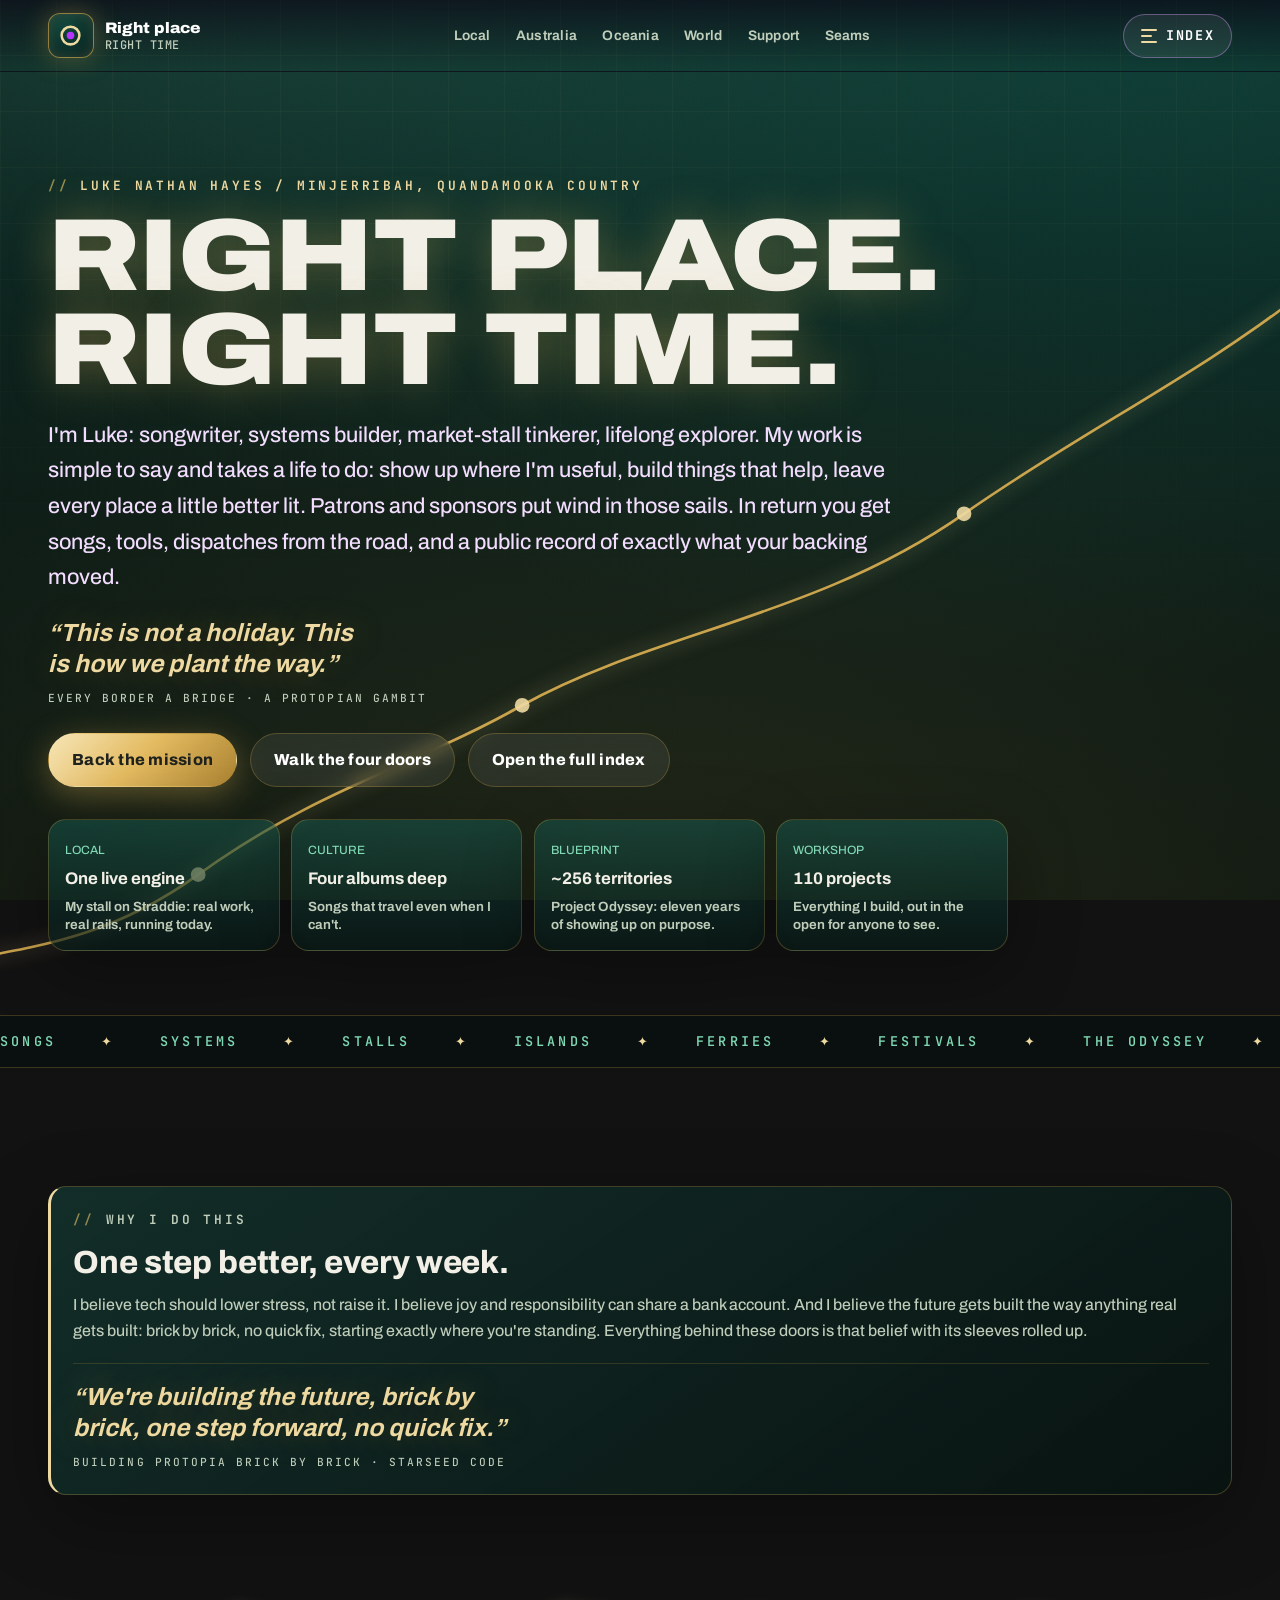
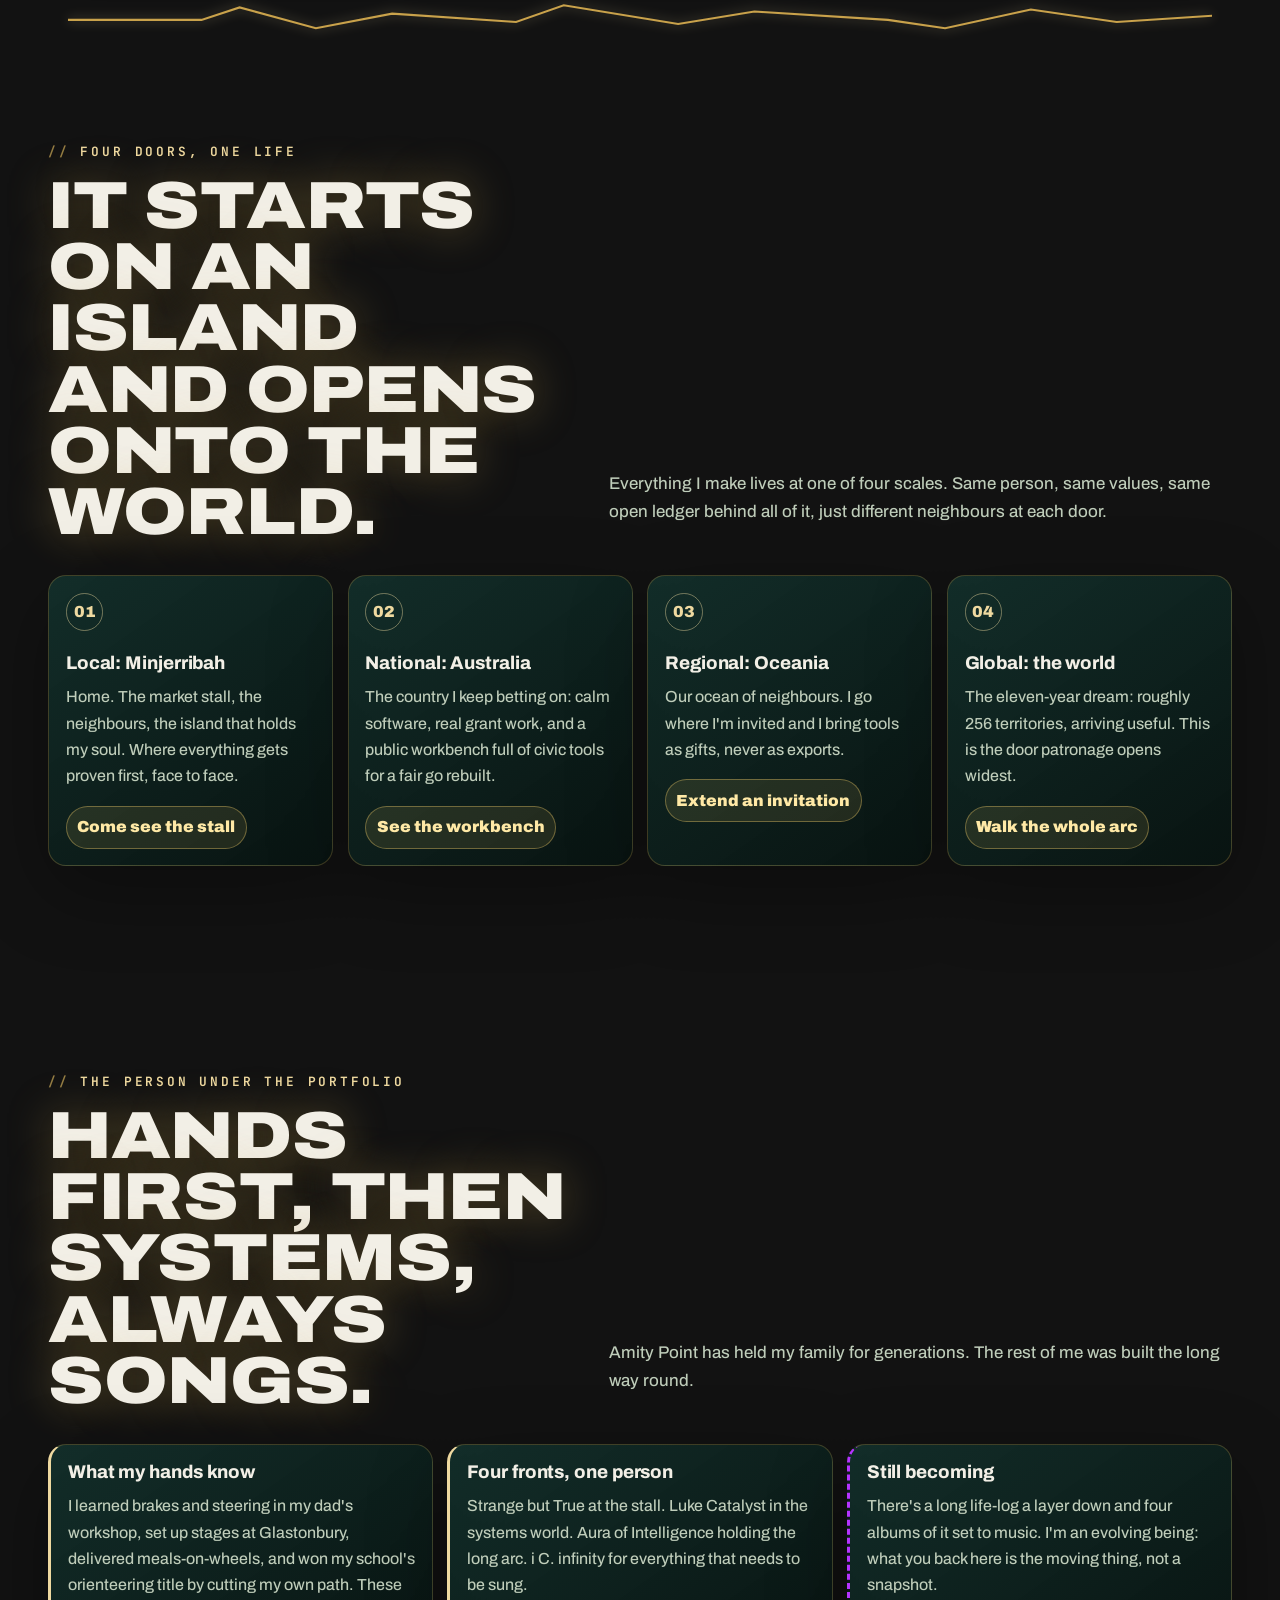
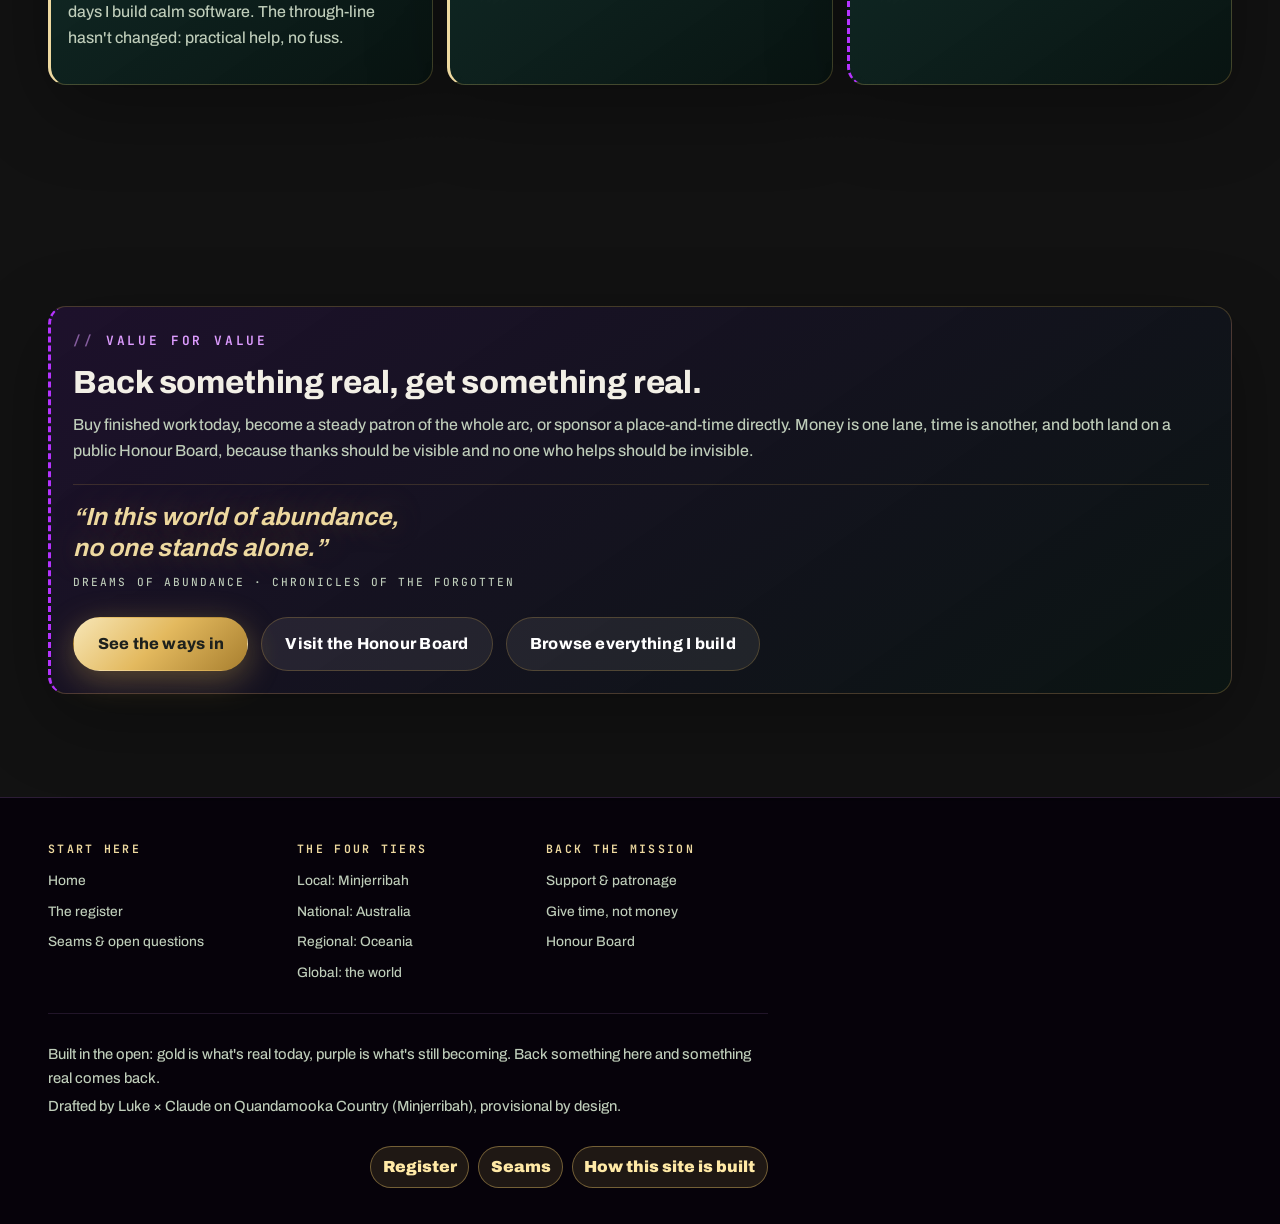
==== commit 81a8cd99: "Fix outbound links, rewrite for a non-developer audience Link sweep: every project card and register" ====
--- a/index.html
+++ b/index.html
@@ -54,7 +54,7 @@
           <div class="signal"><span>Local</span><strong>One live engine</strong><small>My stall on Straddie: real work, real rails, running today.</small></div>
           <div class="signal"><span>Culture</span><strong>Four albums deep</strong><small>Songs that travel even when I can't.</small></div>
           <div class="signal"><span>Blueprint</span><strong data-count="256" data-prefix="~" data-suffix=" territories">~256 territories</strong><small>Project Odyssey: eleven years of showing up on purpose.</small></div>
-          <div class="signal"><span>Workshop</span><strong data-count="110" data-suffix=" repos">110 repos</strong><small>Everything I build, public and free to fork.</small></div>
+          <div class="signal"><span>Workshop</span><strong data-count="110" data-suffix=" projects">110 projects</strong><small>Everything I build, out in the open for anyone to see.</small></div>
         </div>
       </div>
     </section>
@@ -148,7 +148,7 @@
     </section>
 
   </main>
-  <footer class="site-footer"><div><p>Built in the open: gold is what's real today, purple is what's still becoming. Back something here and something real comes back.</p><p>Drafted by Luke × Claude on Quandamooka Country (Minjerribah), provisional by design.</p></div><nav class="footer-links" aria-label="Footer links"><a href="register.html">Register</a><a href="seams.html">Seams</a><a href="https://github.com/auraofintelligence/right-place-right-time" target="_blank" rel="noopener">Source repo</a></nav></footer>
+  <footer class="site-footer"><div><p>Built in the open: gold is what's real today, purple is what's still becoming. Back something here and something real comes back.</p><p>Drafted by Luke × Claude on Quandamooka Country (Minjerribah), provisional by design.</p></div><nav class="footer-links" aria-label="Footer links"><a href="register.html">Register</a><a href="seams.html">Seams</a><a href="https://github.com/auraofintelligence/right-place-right-time" target="_blank" rel="noopener">How this site is built</a></nav></footer>
   <script src="assets/core.js?v=rprt-v3"></script>
   <script src="script.js?v=rprt-v3"></script>
   <script src="assets/cinematic.js?v=rprt-v3"></script>
